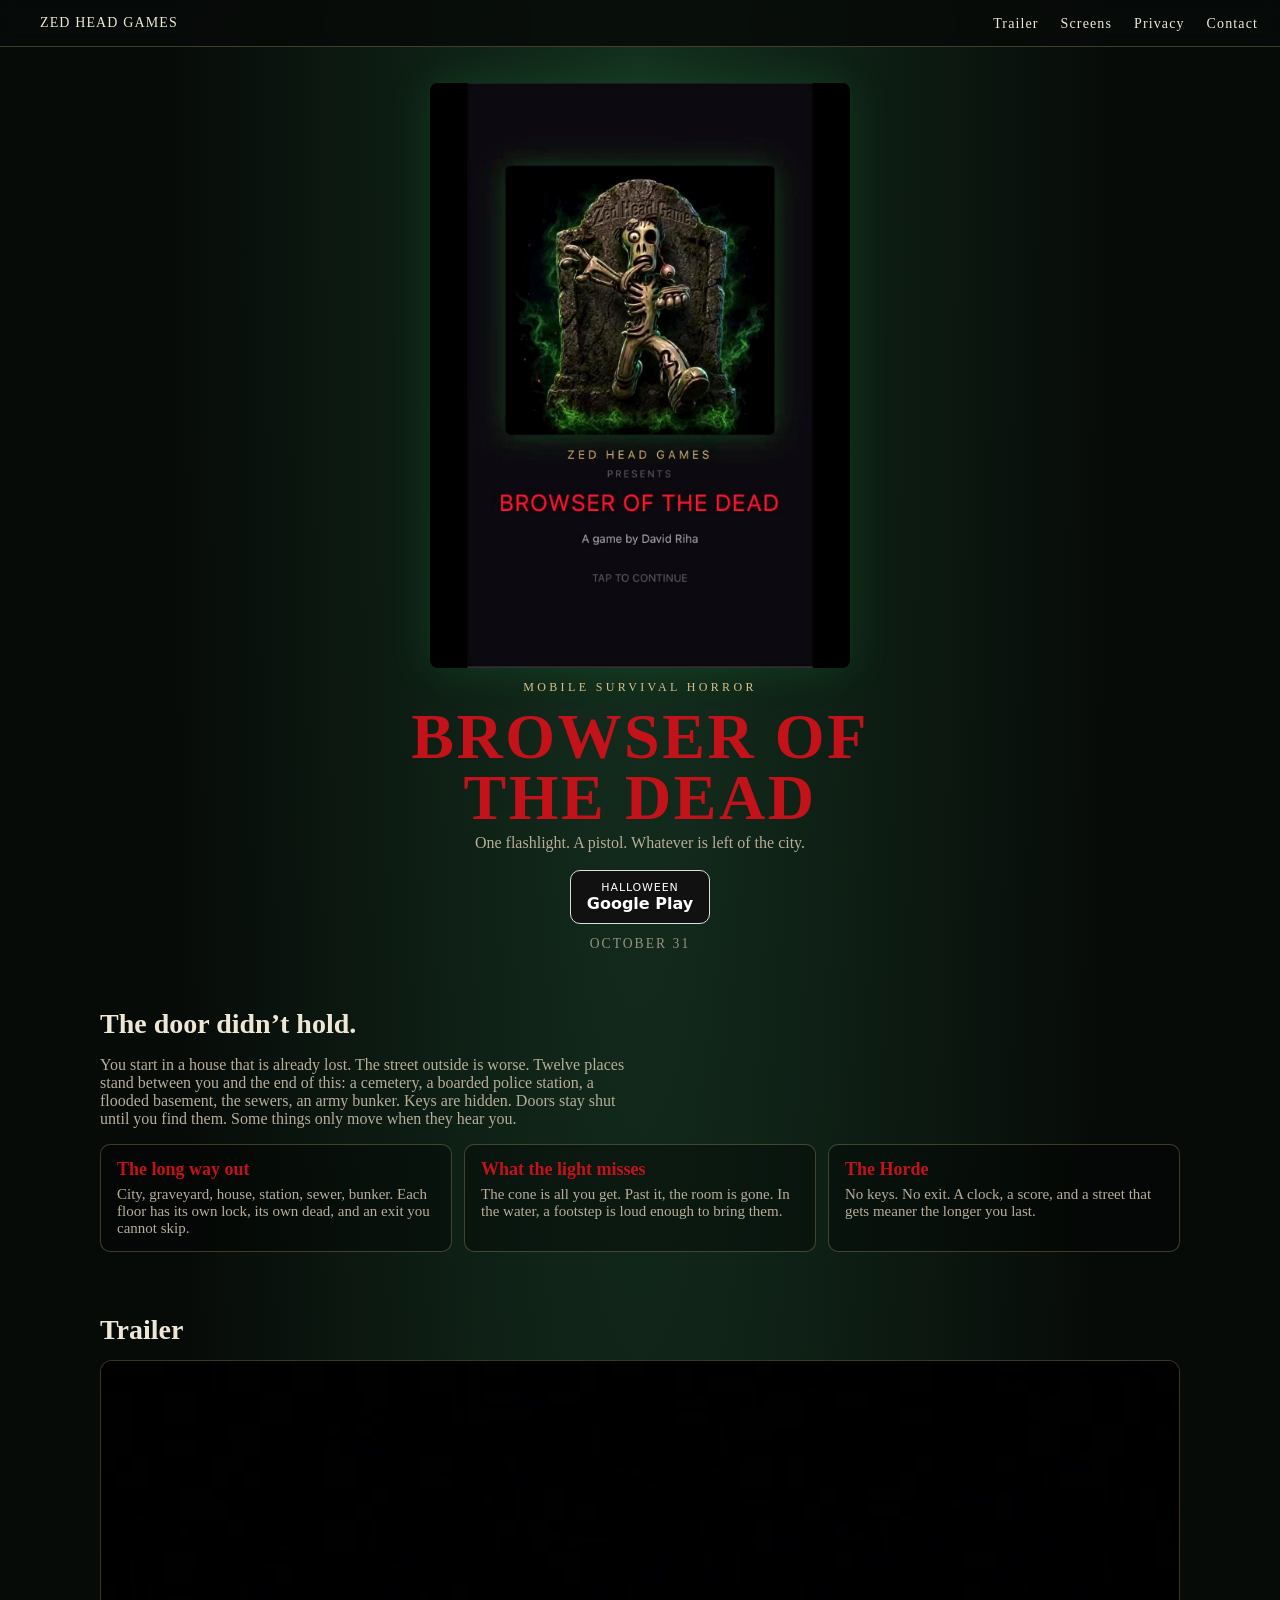
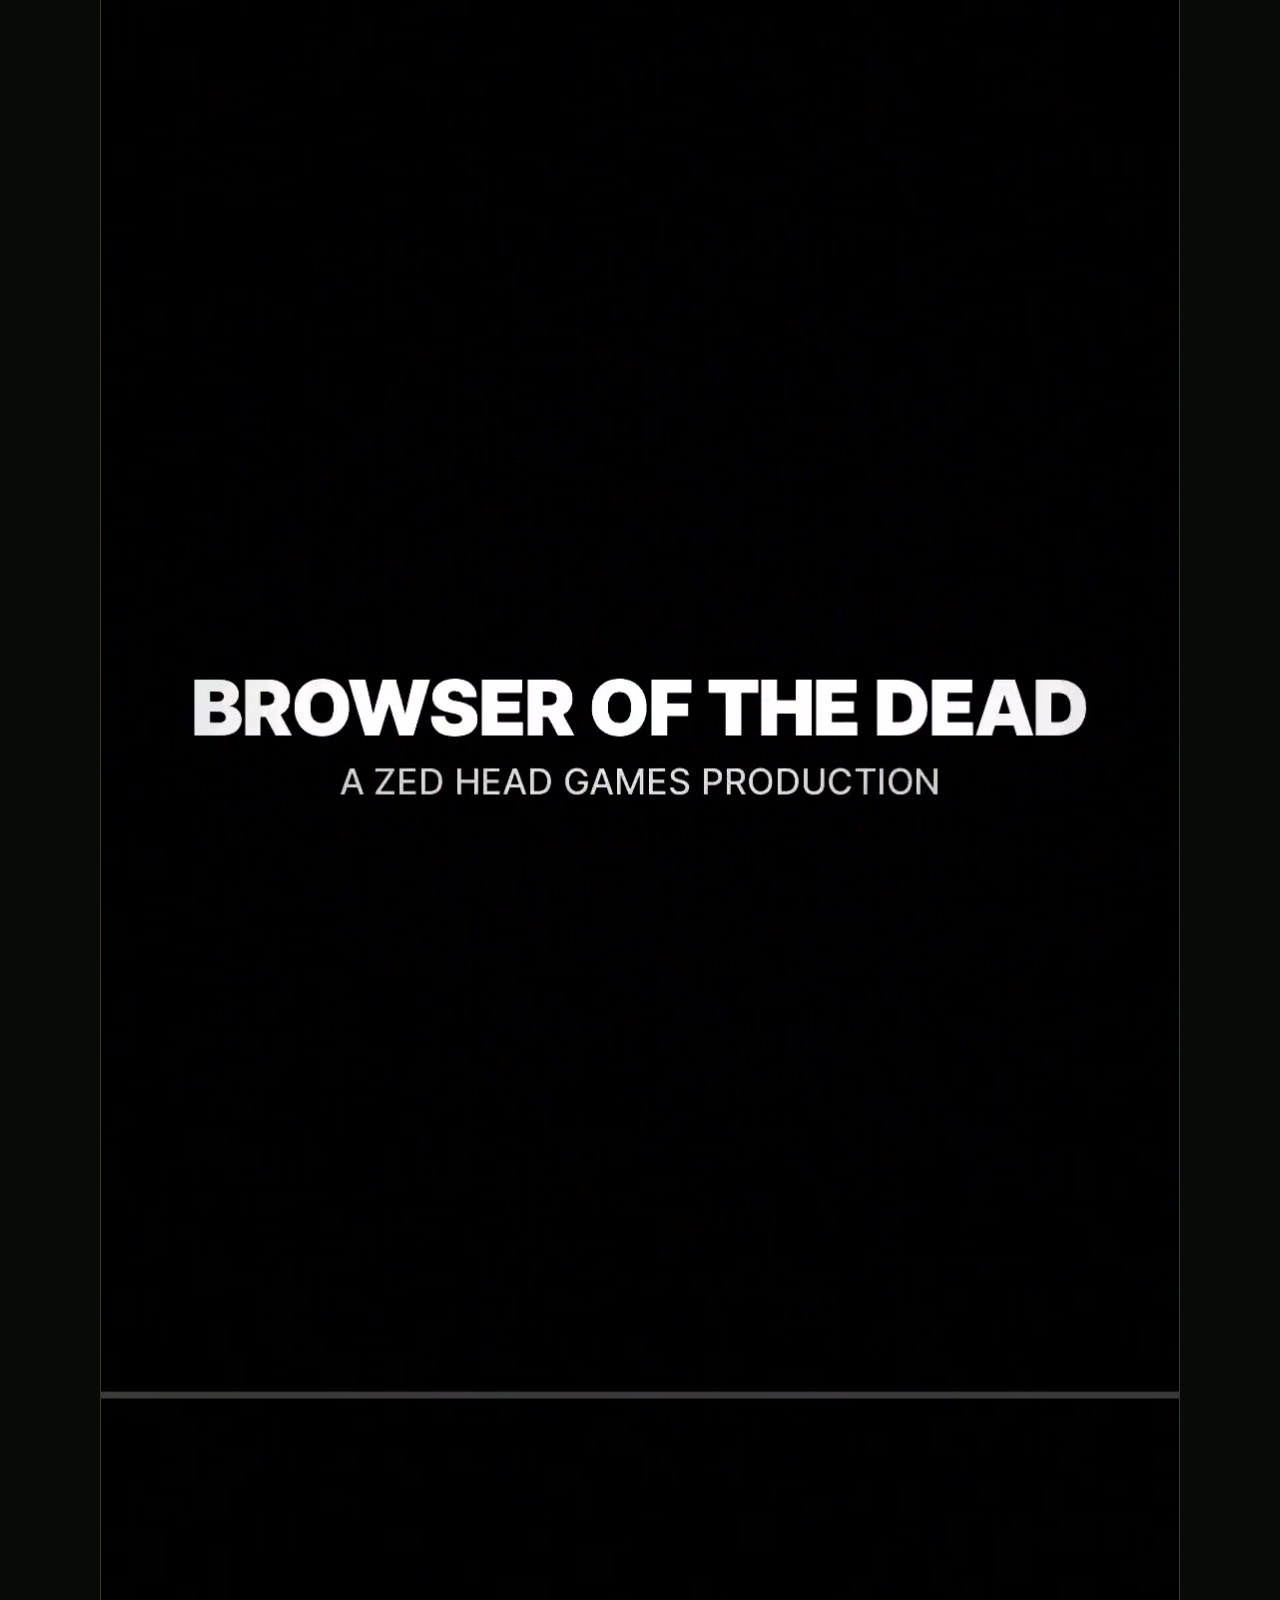
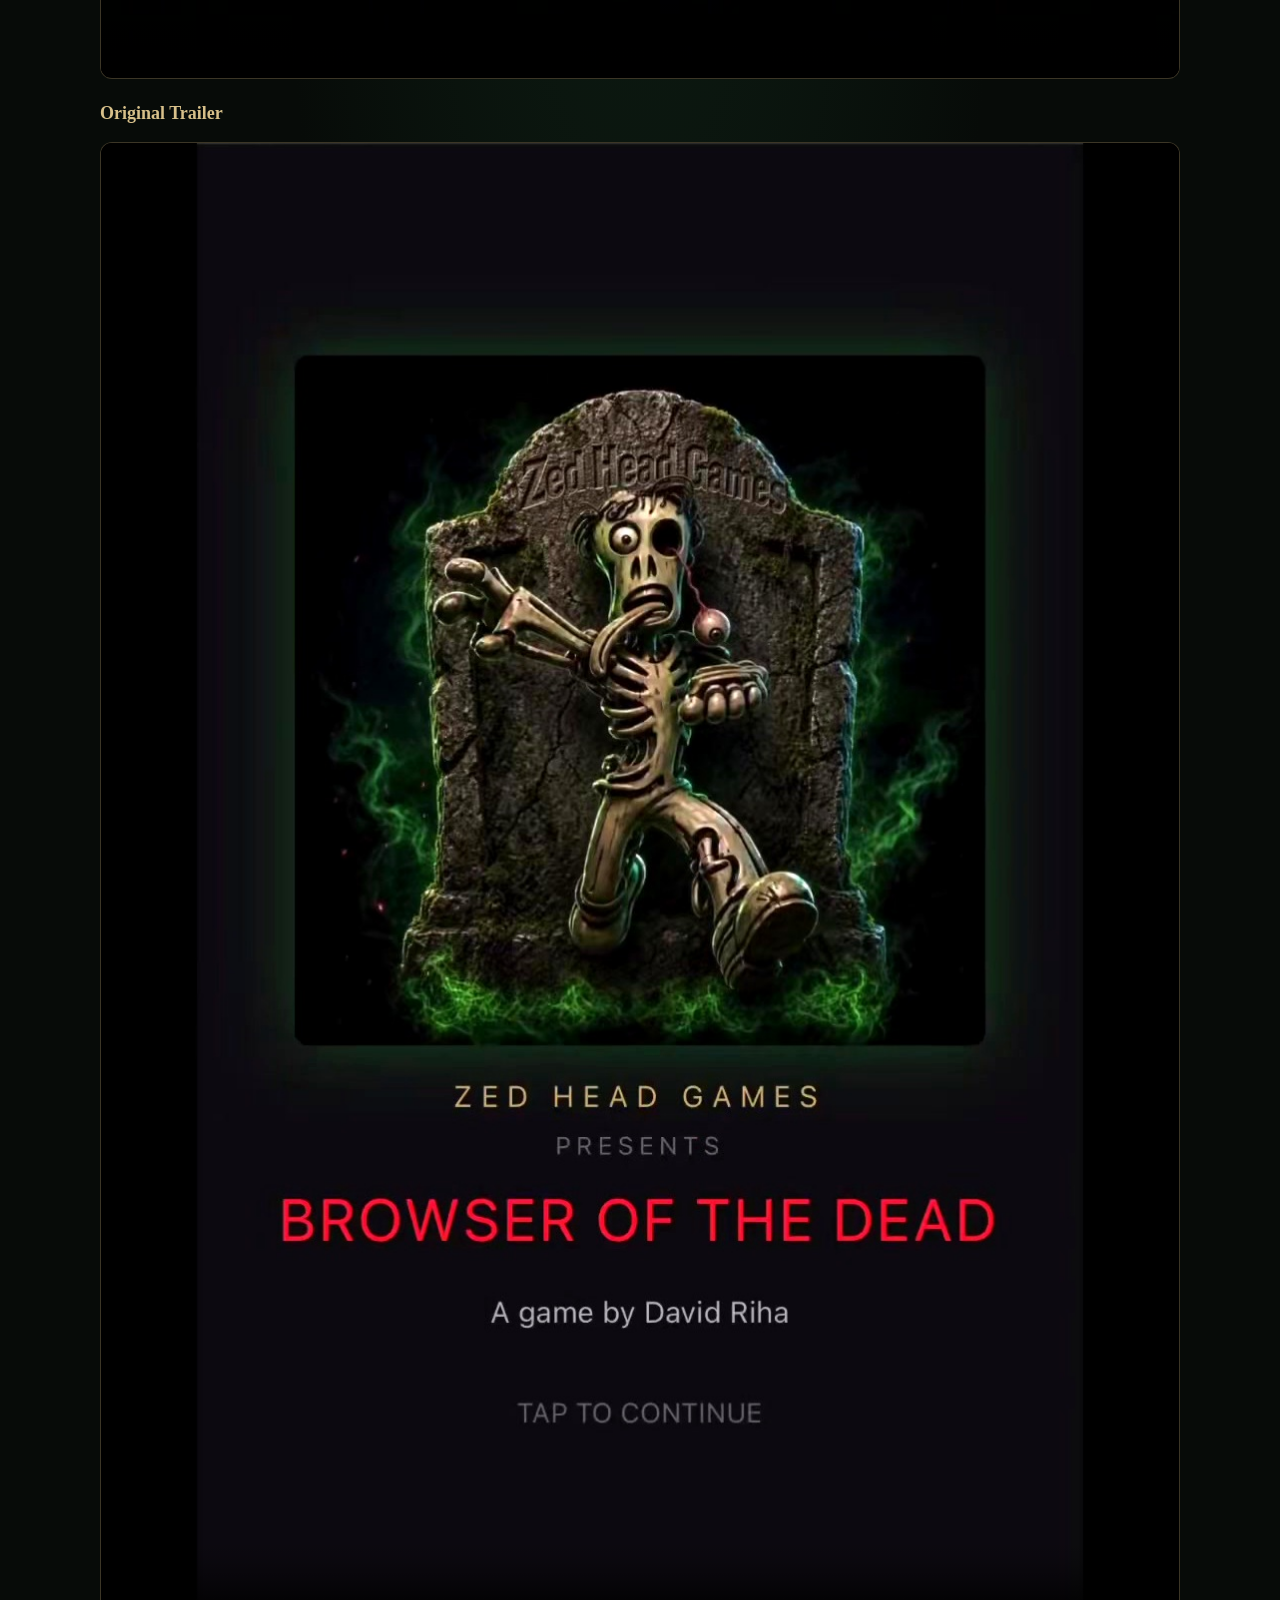
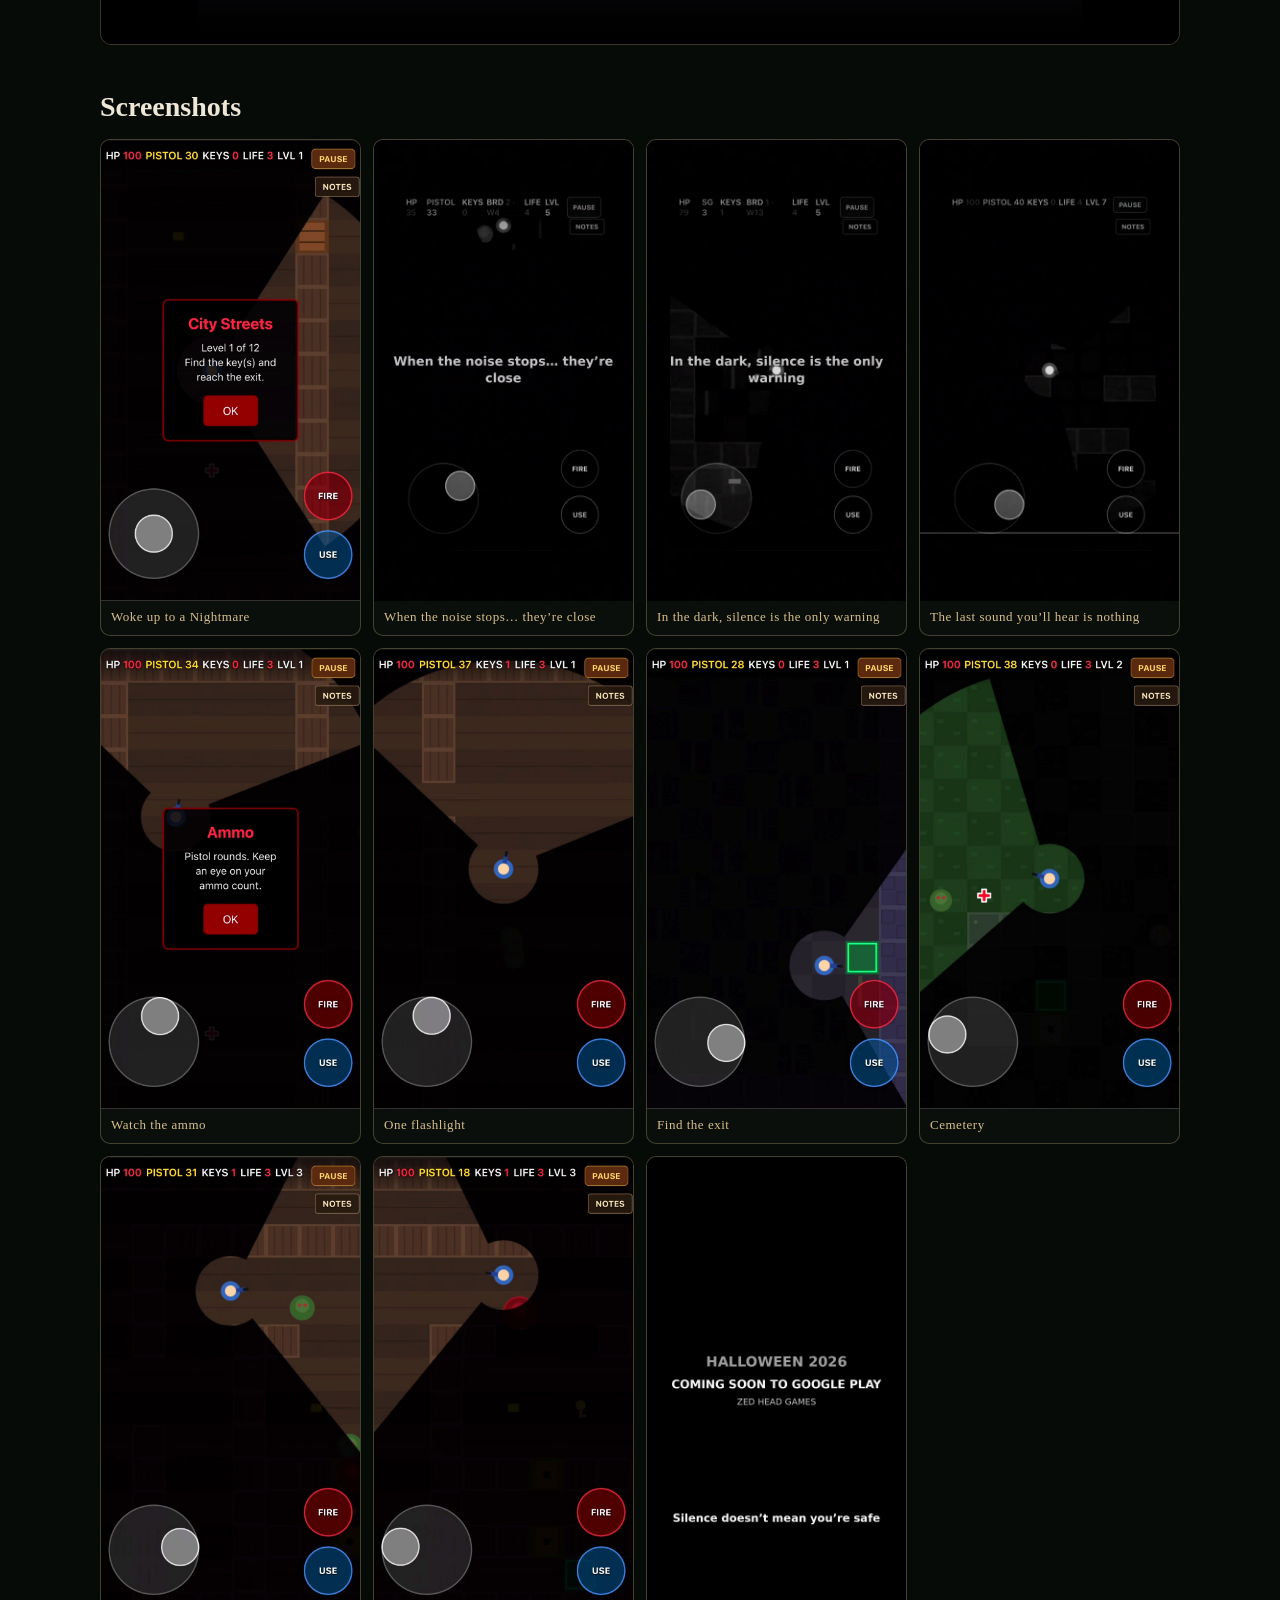
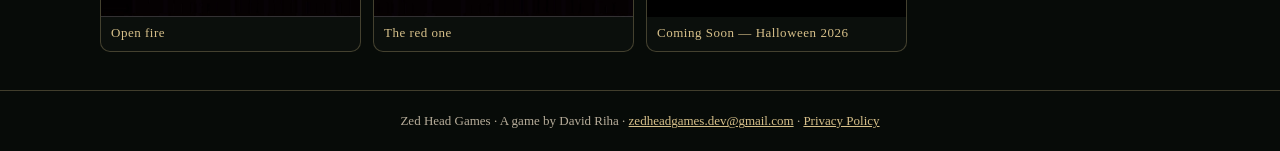
==== index.html @ a3b46214 "Add files via upload" ====
<!DOCTYPE html>
<html lang="en">
<head>
  <meta charset="utf-8">
  <meta name="viewport" content="width=device-width, initial-scale=1">
  <title>Zed Head Games — Browser of the Dead</title>
  <meta name="description" content="Browser of the Dead is a mobile survival horror game from Zed Head Games. One flashlight. A pistol. No way out. Out Halloween on Google Play.">
  <link rel="stylesheet" href="styles.css">
</head>
<body>
  <nav class="nav">
    <a class="brand" href="index.html">ZED HEAD GAMES</a>
    <div>
      <a href="index.html#trailer">Trailer</a>
      <a href="index.html#shots">Screens</a>
      <a href="privacy.html">Privacy</a>
      <a href="contact.html">Contact</a>
    </div>
  </nav>

  <header class="hero">
    <img class="logo" src="01_title.jpg" alt="Browser of the Dead — A Zed Head Games Production">
    <p class="kicker">MOBILE SURVIVAL HORROR</p>
    <h1>BROWSER OF<br>THE DEAD</h1>
    <p class="tag">One flashlight. A pistol. Whatever is left of the city.</p>
    <a class="btn" href="#trailer"><span>HALLOWEEN</span>Google Play</a>
    <p class="tag" style="margin-top:12px;font-size:0.85em;letter-spacing:0.15em;opacity:0.8;">OCTOBER 31</p>
  </header>

  <main class="wrap">
    <section class="section" id="about">
      <h2>The door didn’t hold.</h2>
      <p class="lead">You start in a house that is already lost. The street outside is worse. Twelve places stand between you and the end of this: a cemetery, a boarded police station, a flooded basement, the sewers, an army bunker. Keys are hidden. Doors stay shut until you find them. Some things only move when they hear you.</p>
      <div class="cards">
        <div class="card"><h3>The long way out</h3><p>City, graveyard, house, station, sewer, bunker. Each floor has its own lock, its own dead, and an exit you cannot skip.</p></div>
        <div class="card"><h3>What the light misses</h3><p>The cone is all you get. Past it, the room is gone. In the water, a footstep is loud enough to bring them.</p></div>
        <div class="card"><h3>The Horde</h3><p>No keys. No exit. A clock, a score, and a street that gets meaner the longer you last.</p></div>
      </div>
    </section>

    <section class="section" id="trailer">
      <h2>Trailer</h2>
      <video class="trailer" controls playsinline poster="title_new.png">
        <source src="trailer_vhs.mp4" type="video/mp4">
      </video>
      <h3 style="margin-top:24px;font-size:18px;color:#d7c08a;">Original Trailer</h3>
      <video class="trailer" controls playsinline poster="01_title.jpg">
        <source src="trailer.mp4" type="video/mp4">
      </video>
    </section>

    <section class="section" id="shots">
      <h2>Screenshots</h2>
      <div class="shots">
        <figure><img src="02_door_broken.jpg" alt="Woke up to a Nightmare"><figcaption>Woke up to a Nightmare</figcaption></figure>
        <figure><img src="noise_stops.png" alt="When the noise stops"><figcaption>When the noise stops… they’re close</figcaption></figure>
        <figure><img src="silence_warning.png" alt="In the dark"><figcaption>In the dark, silence is the only warning</figcaption></figure>
        <figure><img src="level7_dark.png" alt="Level 7 sewers"><figcaption>The last sound you’ll hear is nothing</figcaption></figure>
        <figure><img src="03_in_the_dark.jpg" alt="Ammo pickup dialogue"><figcaption>Watch the ammo</figcaption></figure>
        <figure><img src="04_they_see_you.jpg" alt="Flashlight in a wooden hallway"><figcaption>One flashlight</figcaption></figure>
        <figure><img src="05_the_yard.jpg" alt="Player at a green door"><figcaption>Find the exit</figcaption></figure>
        <figure><img src="06_the_key.jpg" alt="Cemetery with a zombie and health"><figcaption>Cemetery</figcaption></figure>
        <figure><img src="07_open_fire.jpg" alt="Player facing a zombie"><figcaption>Open fire</figcaption></figure>
        <figure><img src="08_the_red_one.jpg" alt="Red zombie near the player"><figcaption>The red one</figcaption></figure>
        <figure><img src="coming_soon.png" alt="Coming soon Halloween 2026"><figcaption>Coming Soon — Halloween 2026</figcaption></figure>
      </div>
    </section>
  </main>

  <footer>
    Zed Head Games · A game by David Riha · <a href="mailto:zedheadgames.dev@gmail.com">zedheadgames.dev@gmail.com</a> · <a href="privacy.html">Privacy Policy</a>
  </footer>
</body>
</html>
---- styles.css ----
:root {
  --bg: #070b08;
  --bg2: #0e1711;
  --ink: #efe7d6;
  --muted: #b7ad9a;
  --red: #c4121a;
  --red2: #8b0000;
  --gold: #d7c08a;
  --line: rgba(215, 192, 138, 0.28);
  --max: 1080px;
}
* { box-sizing: border-box; }
html { scroll-behavior: smooth; }
body {
  margin: 0;
  font-family: Georgia, "Times New Roman", serif;
  background: radial-gradient(ellipse at top, #14301f 0%, var(--bg) 52%);
  color: var(--ink);
  min-height: 100vh;
}
a { color: var(--gold); }
img, video { max-width: 100%; display: block; }
.nav {
  position: sticky; top: 0; z-index: 20;
  display: flex; justify-content: space-between; align-items: center;
  padding: 14px 22px;
  background: rgba(7, 11, 8, 0.88);
  border-bottom: 1px solid var(--line);
  backdrop-filter: blur(8px);
}
.brand { letter-spacing: 0.22em; font-size: 13px; color: var(--gold); text-decoration: none; }
.nav a { color: var(--ink); text-decoration: none; margin-left: 18px; font-size: 14px; letter-spacing: 0.08em; }
.nav a:hover { color: var(--gold); }
.hero { text-align: center; padding: 36px 18px 10px; }
.hero img.logo {
  width: min(420px, 88vw);
  margin: 0 auto 10px;
  border-radius: 8px;
  box-shadow: 0 0 40px rgba(40, 180, 70, 0.18);
}
.kicker { letter-spacing: 0.28em; color: var(--gold); font-size: 12px; }
h1 {
  font-size: clamp(36px, 7vw, 64px);
  margin: 8px 0 6px;
  color: var(--red);
  letter-spacing: 0.04em;
  line-height: 0.95;
}
.tag { color: var(--muted); margin: 0 0 18px; }
.btn {
  display: inline-block;
  background: #111;
  color: white;
  border: 1px solid #ddd;
  border-radius: 10px;
  padding: 10px 16px;
  text-decoration: none;
  font-family: system-ui, sans-serif;
  font-weight: 700;
}
.btn span { display: block; font-size: 11px; font-weight: 500; letter-spacing: 0.08em; }
.wrap { width: min(var(--max), calc(100% - 32px)); margin: 0 auto; }
.section { padding: 28px 0 10px; }
h2 { font-size: 28px; margin: 0 0 8px; }
.lead { color: var(--muted); max-width: 68ch; }
.trailer {
  width: 100%;
  border-radius: 12px;
  border: 1px solid var(--line);
  background: #000;
  margin: 14px 0 8px;
}
.shots {
  display: grid;
  grid-template-columns: repeat(auto-fit, minmax(220px, 1fr));
  gap: 12px;
  margin: 16px 0 28px;
}
.shots figure {
  margin: 0;
  background: #0b0f0c;
  border: 1px solid var(--line);
  border-radius: 10px;
  overflow: hidden;
}
.shots img { width: 100%; aspect-ratio: 9/16; object-fit: cover; object-position: center top; }
.shots figcaption { padding: 8px 10px 10px; color: var(--gold); font-size: 13px; letter-spacing: 0.04em; }
.cards { display: grid; grid-template-columns: repeat(auto-fit, minmax(220px, 1fr)); gap: 12px; margin: 14px 0 24px; }
.card {
  border: 1px solid var(--line);
  background: rgba(0,0,0,0.35);
  border-radius: 10px;
  padding: 14px 16px;
}
.card h3 { margin: 0 0 6px; color: var(--red); font-size: 18px; }
.card p { margin: 0; color: var(--muted); font-size: 15px; }
footer {
  border-top: 1px solid var(--line);
  padding: 22px;
  text-align: center;
  color: var(--muted);
  font-size: 13px;
}
.page { padding: 28px 0 40px; }
.page h1 { font-size: 40px; }
.page p, .page li { color: var(--ink); line-height: 1.55; }
.page h2 { margin-top: 26px; font-size: 22px; }
@media (max-width: 640px) {
  .nav a { margin-left: 10px; font-size: 12px; }
}
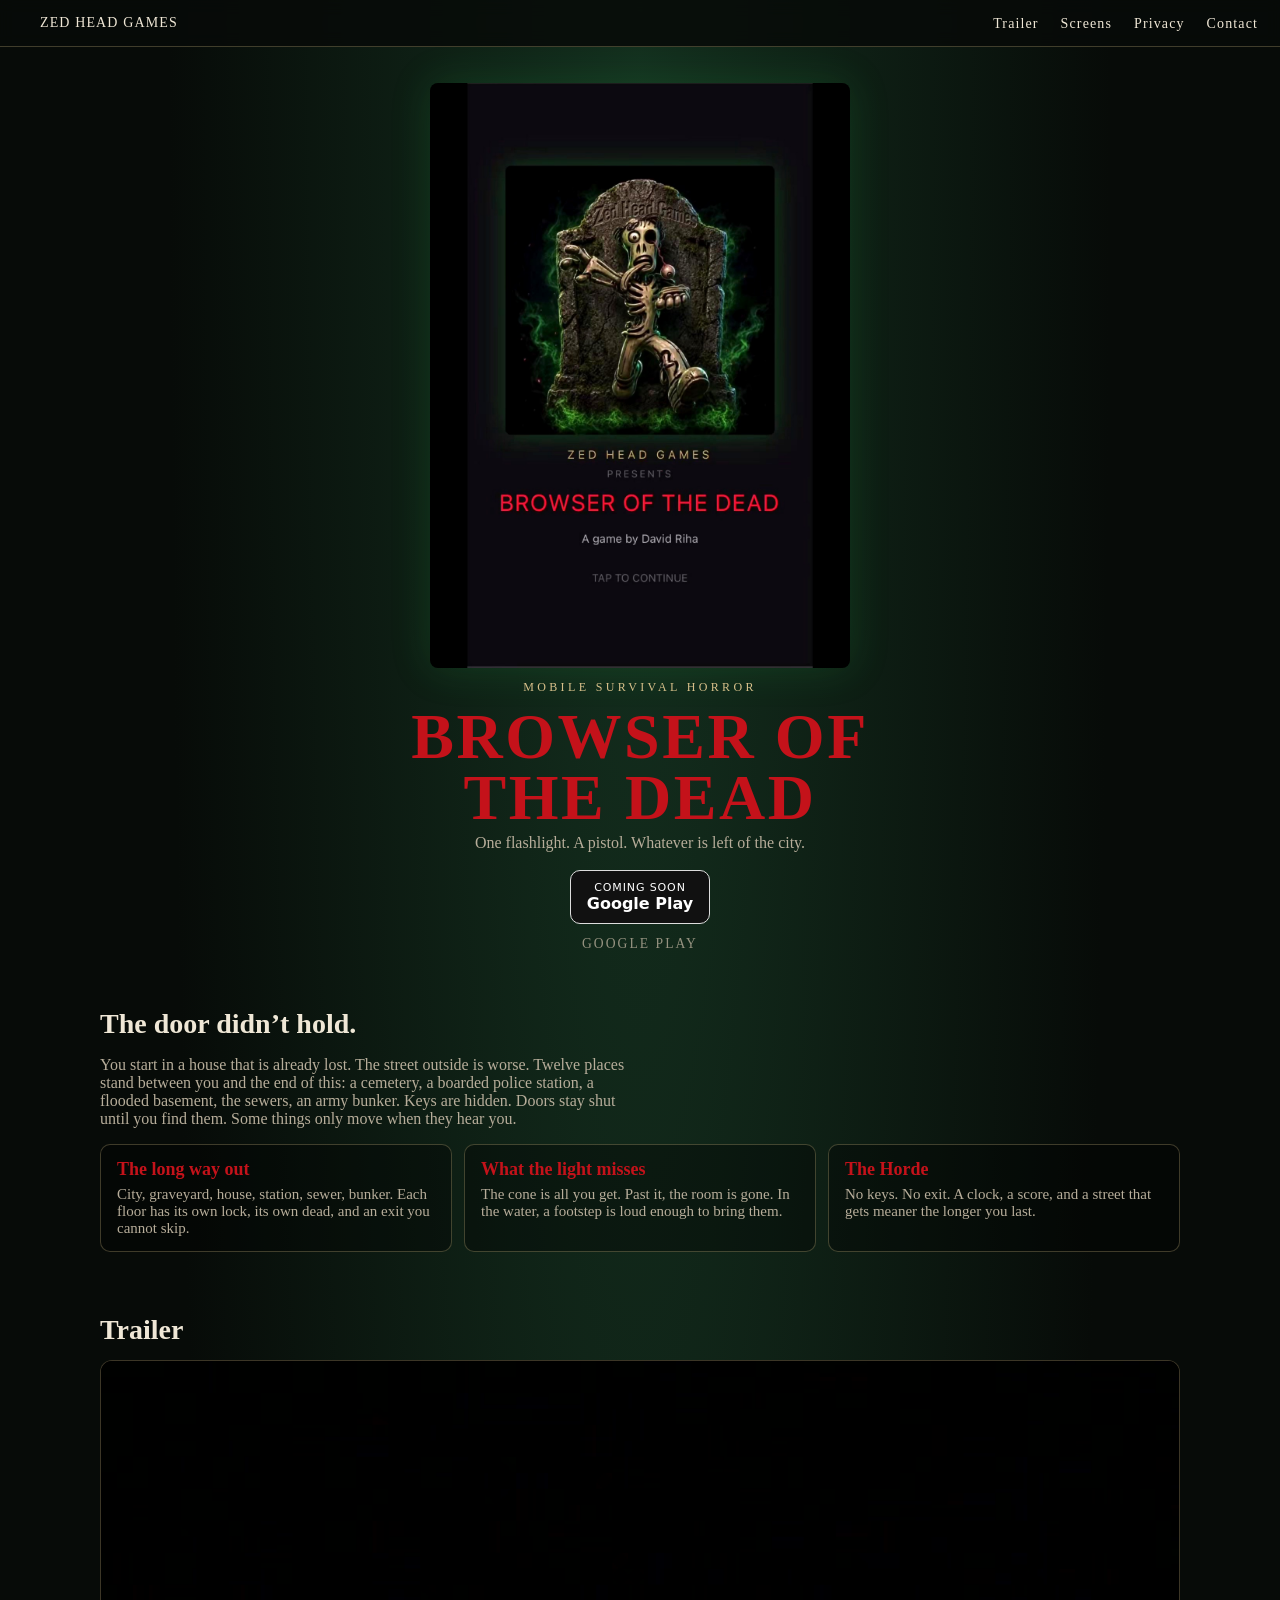
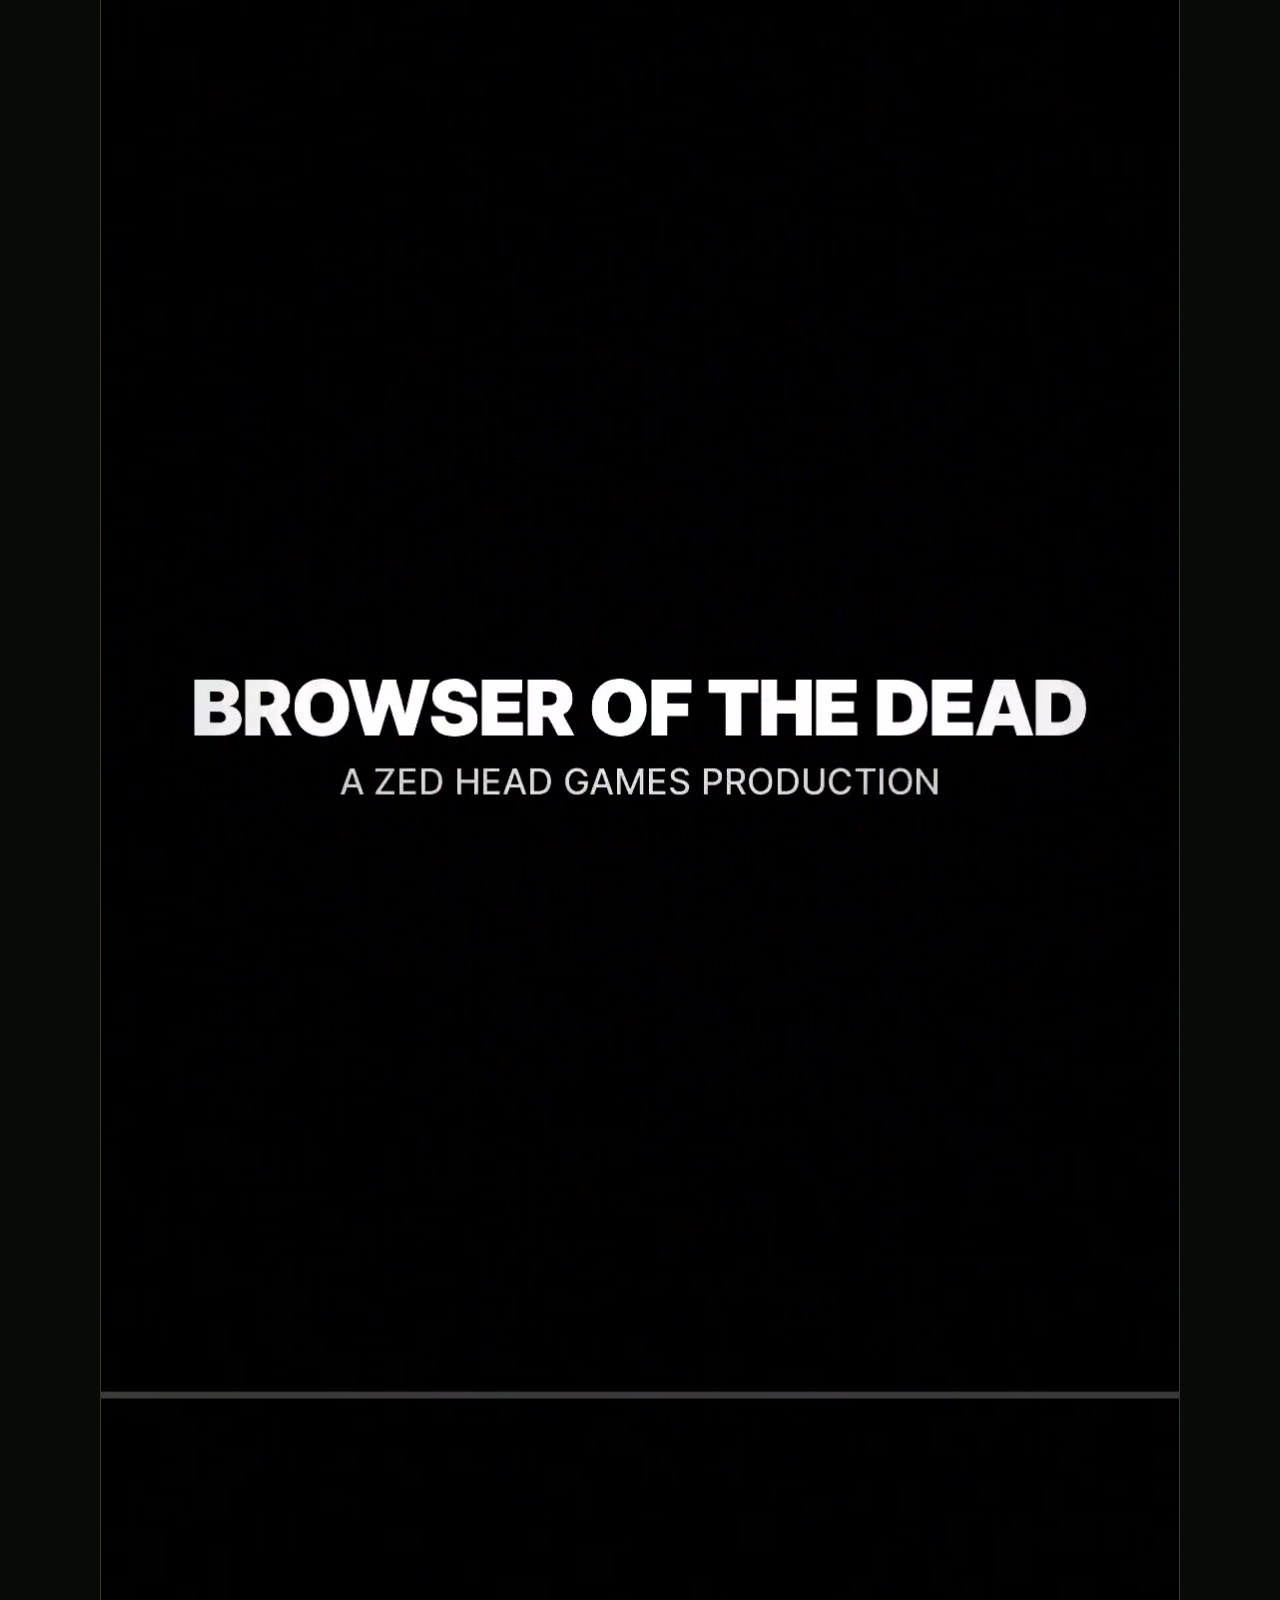
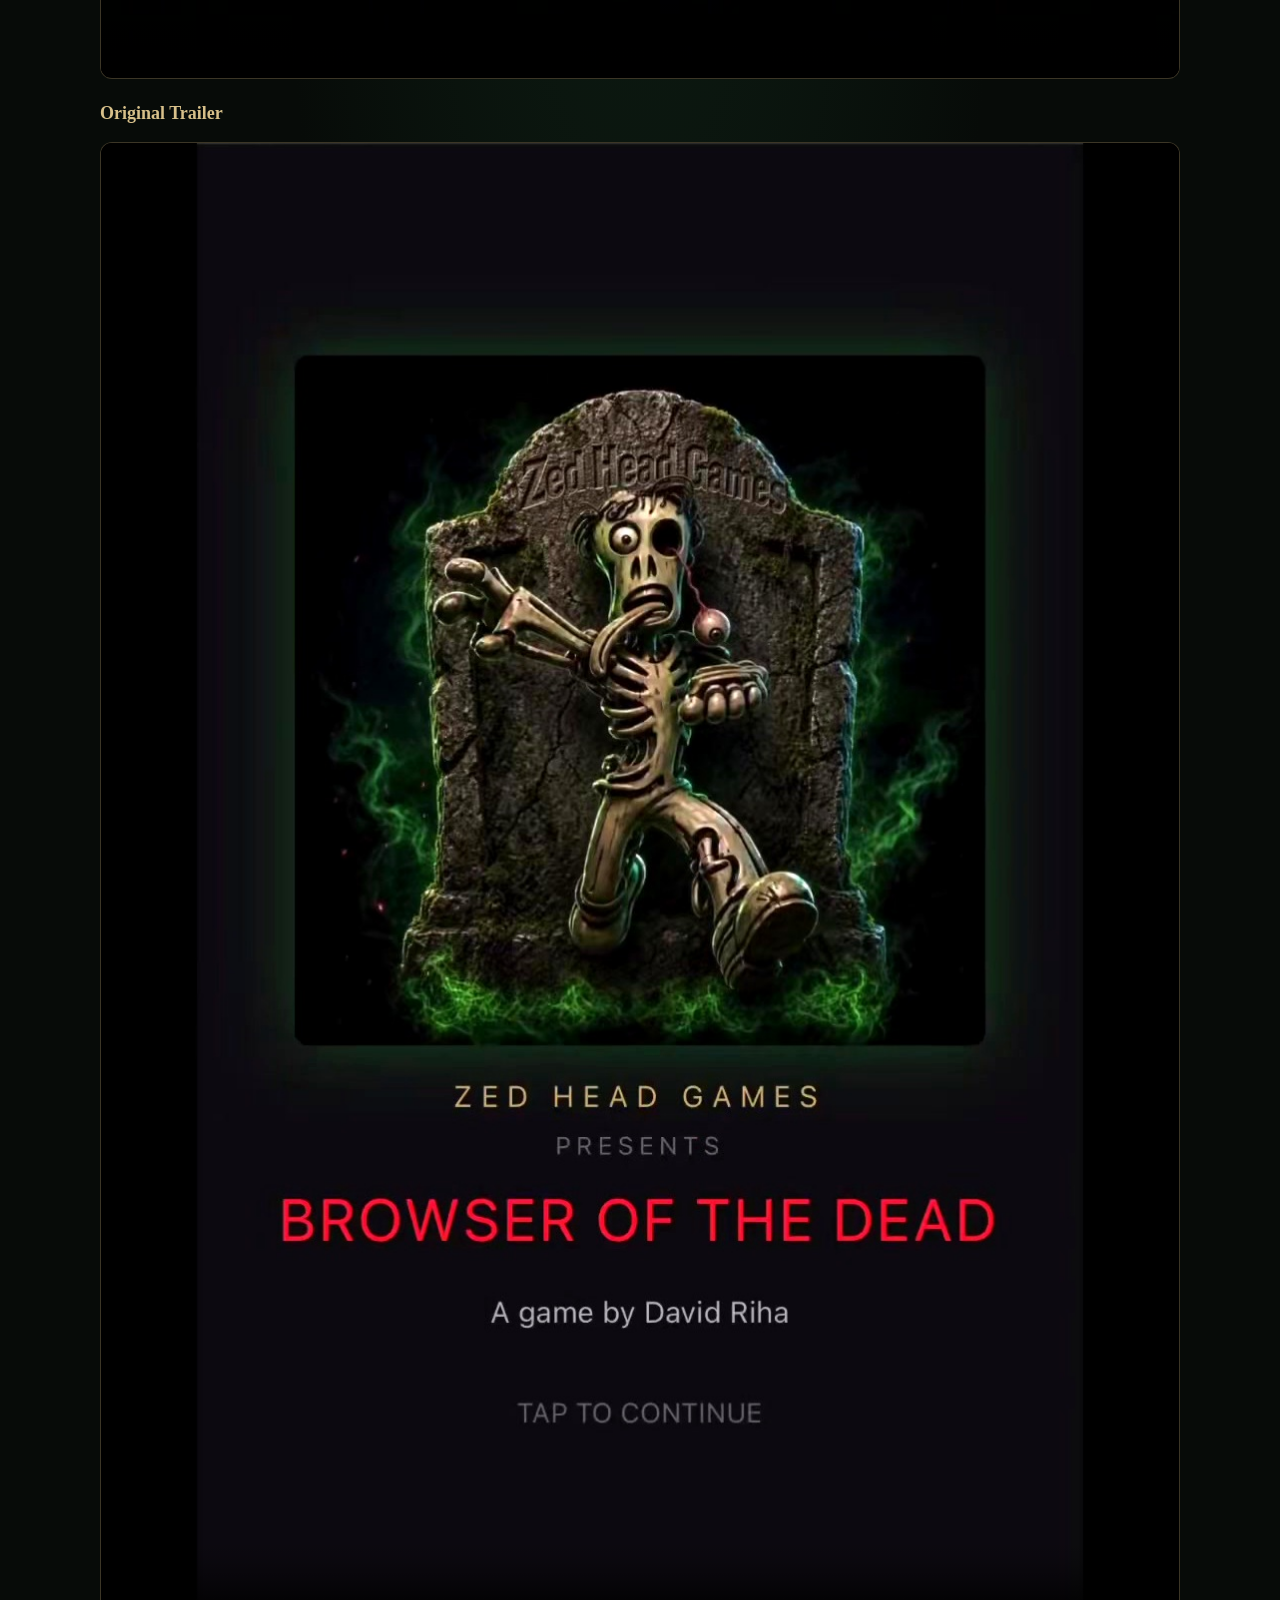
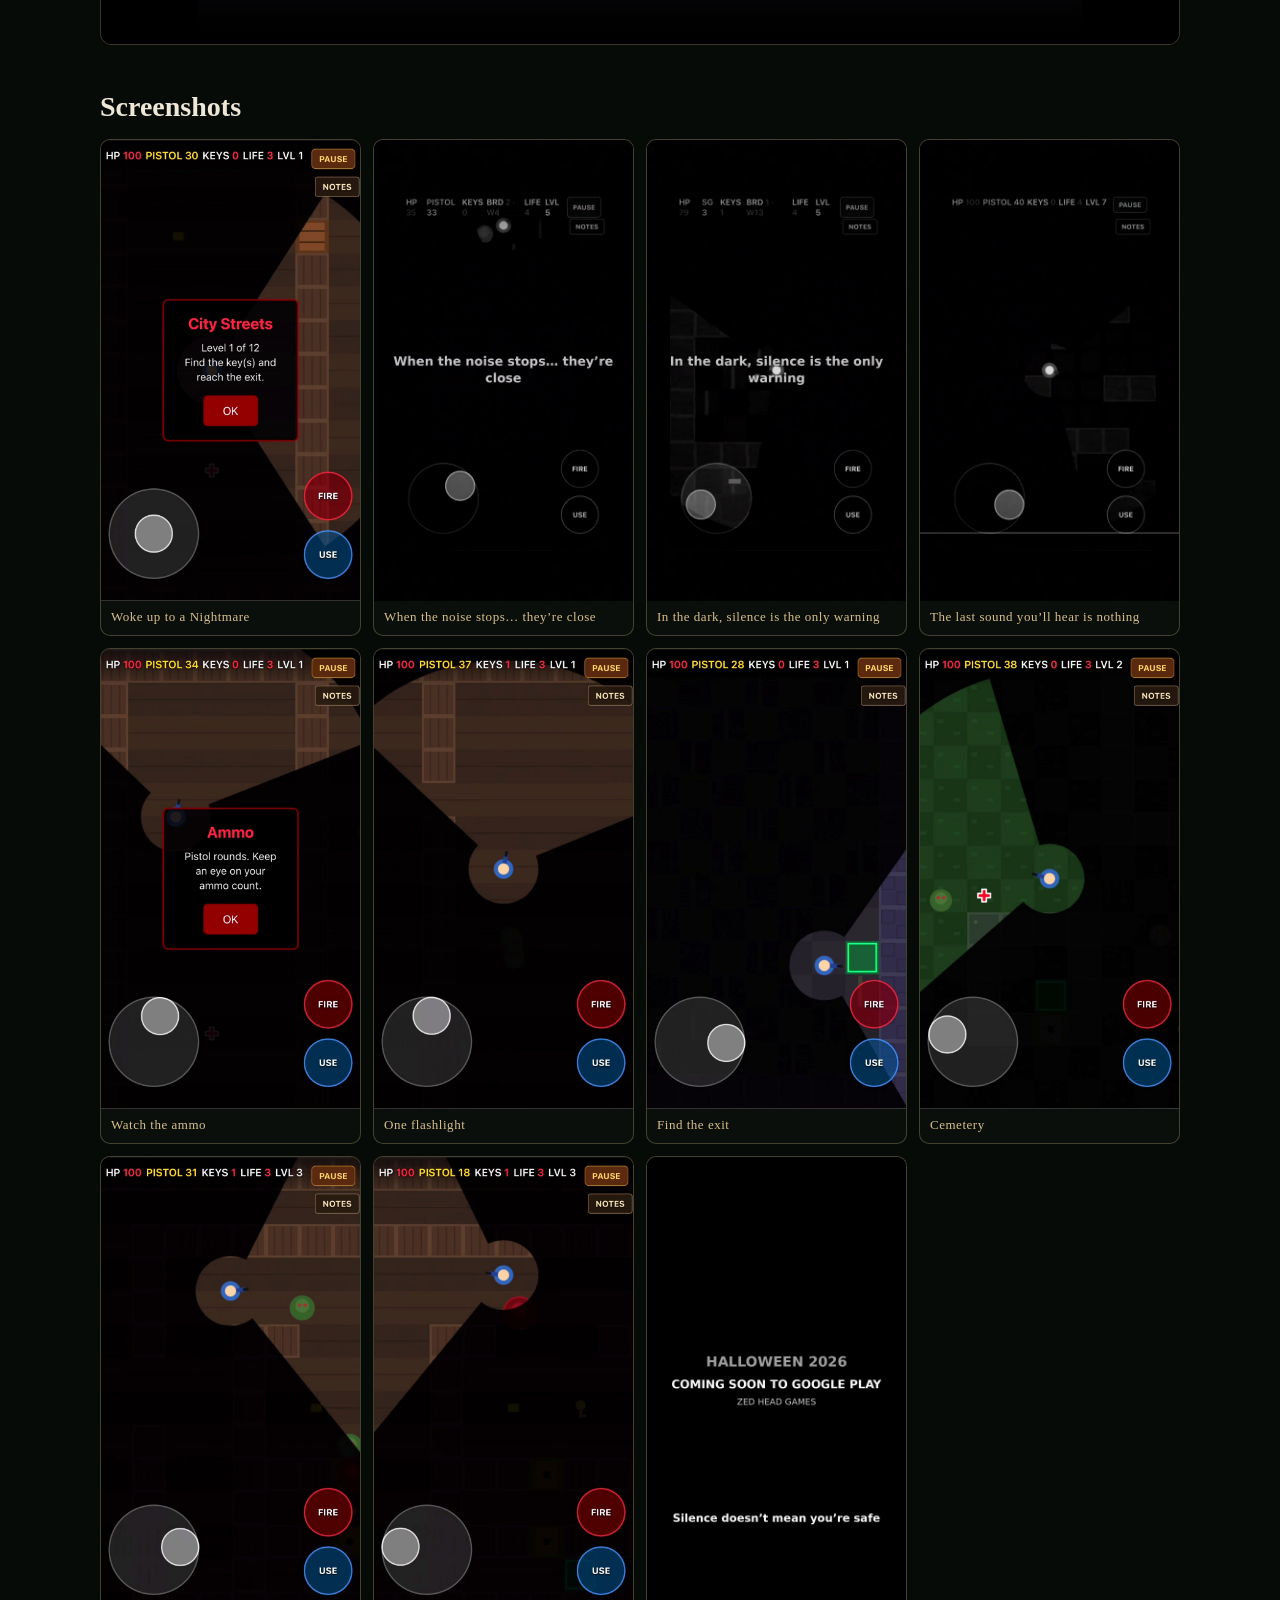
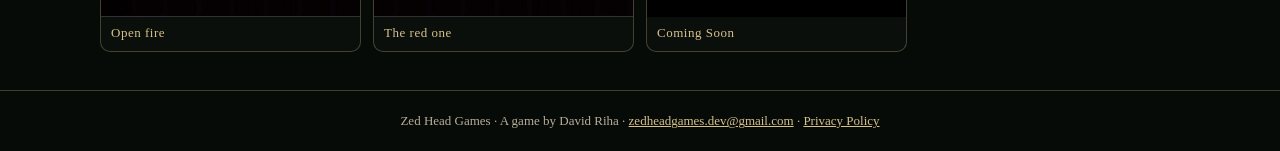
==== commit 047c032b: "Add files via upload" ====
--- a/index.html
+++ b/index.html
@@ -4,7 +4,7 @@
   <meta charset="utf-8">
   <meta name="viewport" content="width=device-width, initial-scale=1">
   <title>Zed Head Games — Browser of the Dead</title>
-  <meta name="description" content="Browser of the Dead is a mobile survival horror game from Zed Head Games. One flashlight. A pistol. No way out. Out Halloween on Google Play.">
+  <meta name="description" content="Browser of the Dead is a mobile survival horror game from Zed Head Games. One flashlight. A pistol. No way out. Coming soon to Google Play.">
   <link rel="stylesheet" href="styles.css">
 </head>
 <body>
@@ -23,8 +23,8 @@
     <p class="kicker">MOBILE SURVIVAL HORROR</p>
     <h1>BROWSER OF<br>THE DEAD</h1>
     <p class="tag">One flashlight. A pistol. Whatever is left of the city.</p>
-    <a class="btn" href="#trailer"><span>HALLOWEEN</span>Google Play</a>
-    <p class="tag" style="margin-top:12px;font-size:0.85em;letter-spacing:0.15em;opacity:0.8;">OCTOBER 31</p>
+    <a class="btn" href="#trailer"><span>COMING SOON</span>Google Play</a>
+    <p class="tag" style="margin-top:12px;font-size:0.85em;letter-spacing:0.15em;opacity:0.8;">GOOGLE PLAY</p>
   </header>
 
   <main class="wrap">
@@ -62,7 +62,7 @@
         <figure><img src="06_the_key.jpg" alt="Cemetery with a zombie and health"><figcaption>Cemetery</figcaption></figure>
         <figure><img src="07_open_fire.jpg" alt="Player facing a zombie"><figcaption>Open fire</figcaption></figure>
         <figure><img src="08_the_red_one.jpg" alt="Red zombie near the player"><figcaption>The red one</figcaption></figure>
-        <figure><img src="coming_soon.png" alt="Coming soon Halloween 2026"><figcaption>Coming Soon — Halloween 2026</figcaption></figure>
+        <figure><img src="coming_soon.png" alt="Coming soon"><figcaption>Coming Soon</figcaption></figure>
       </div>
     </section>
   </main>
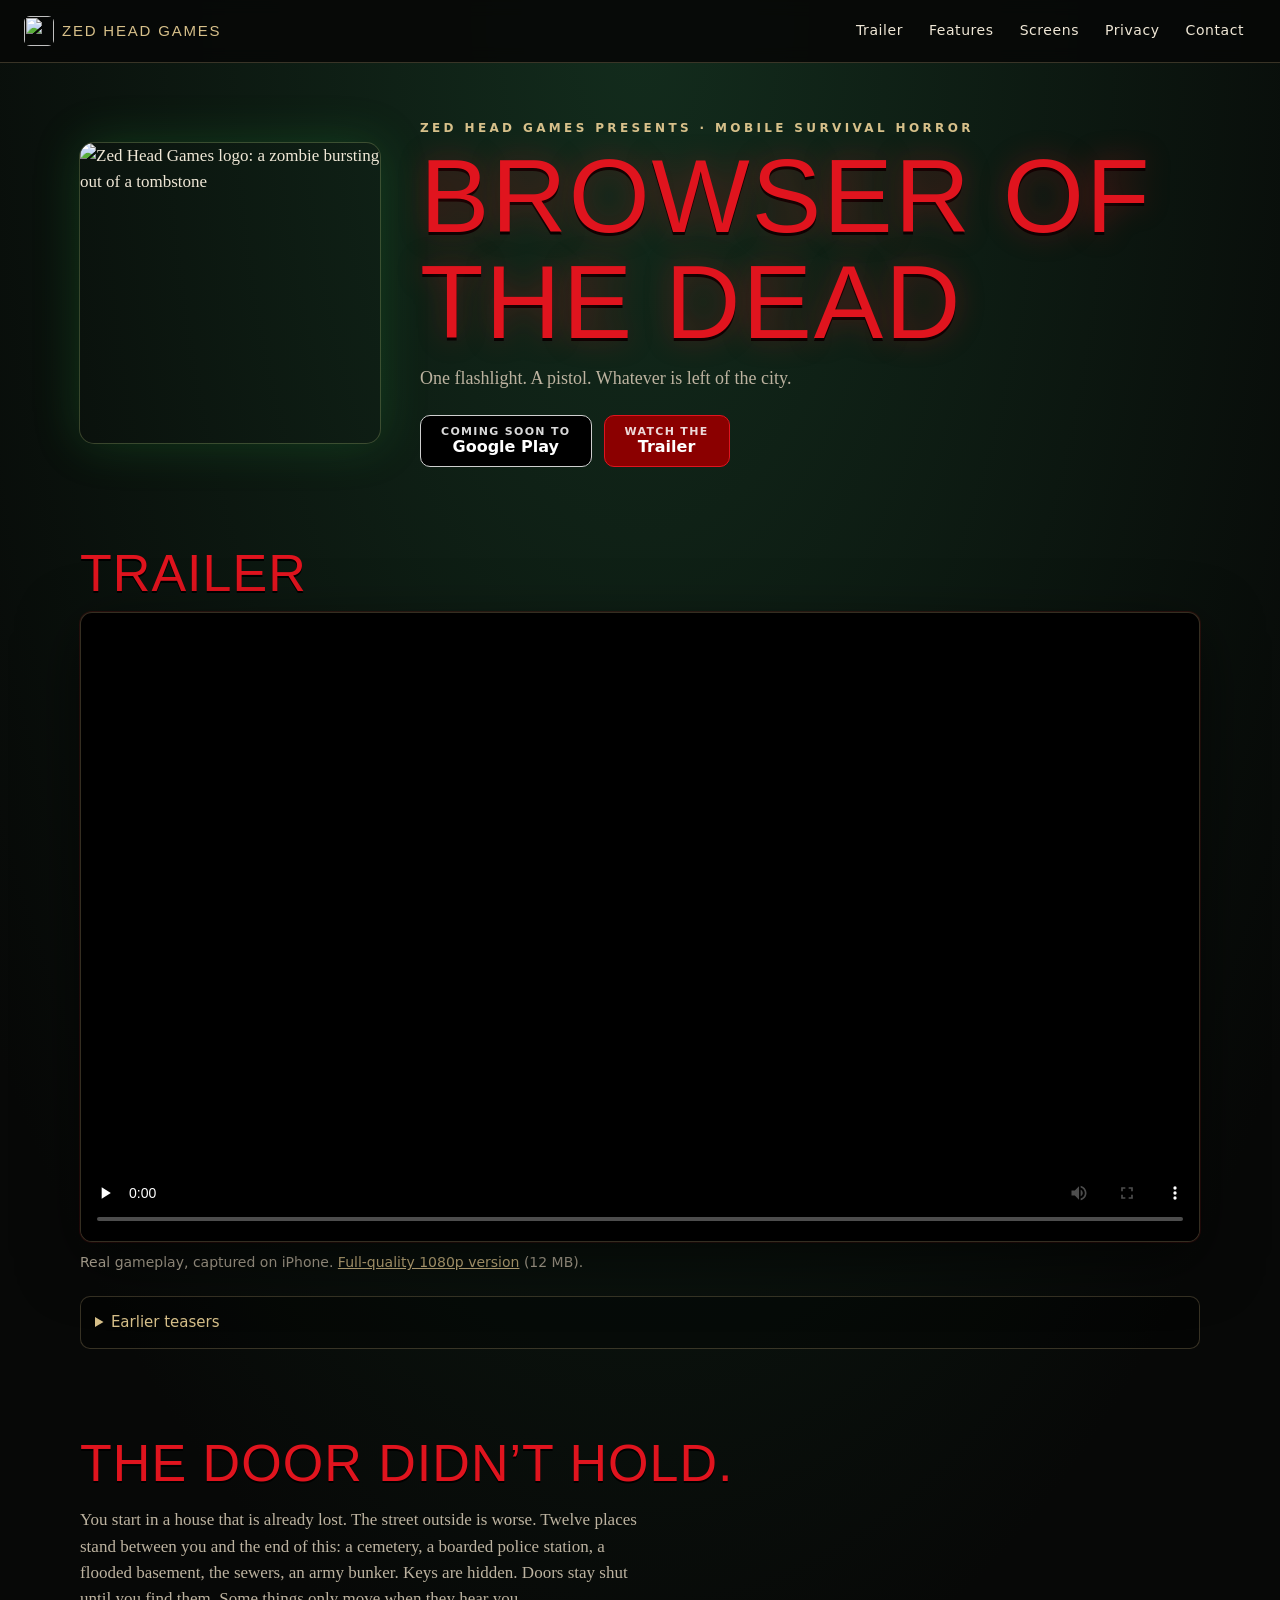
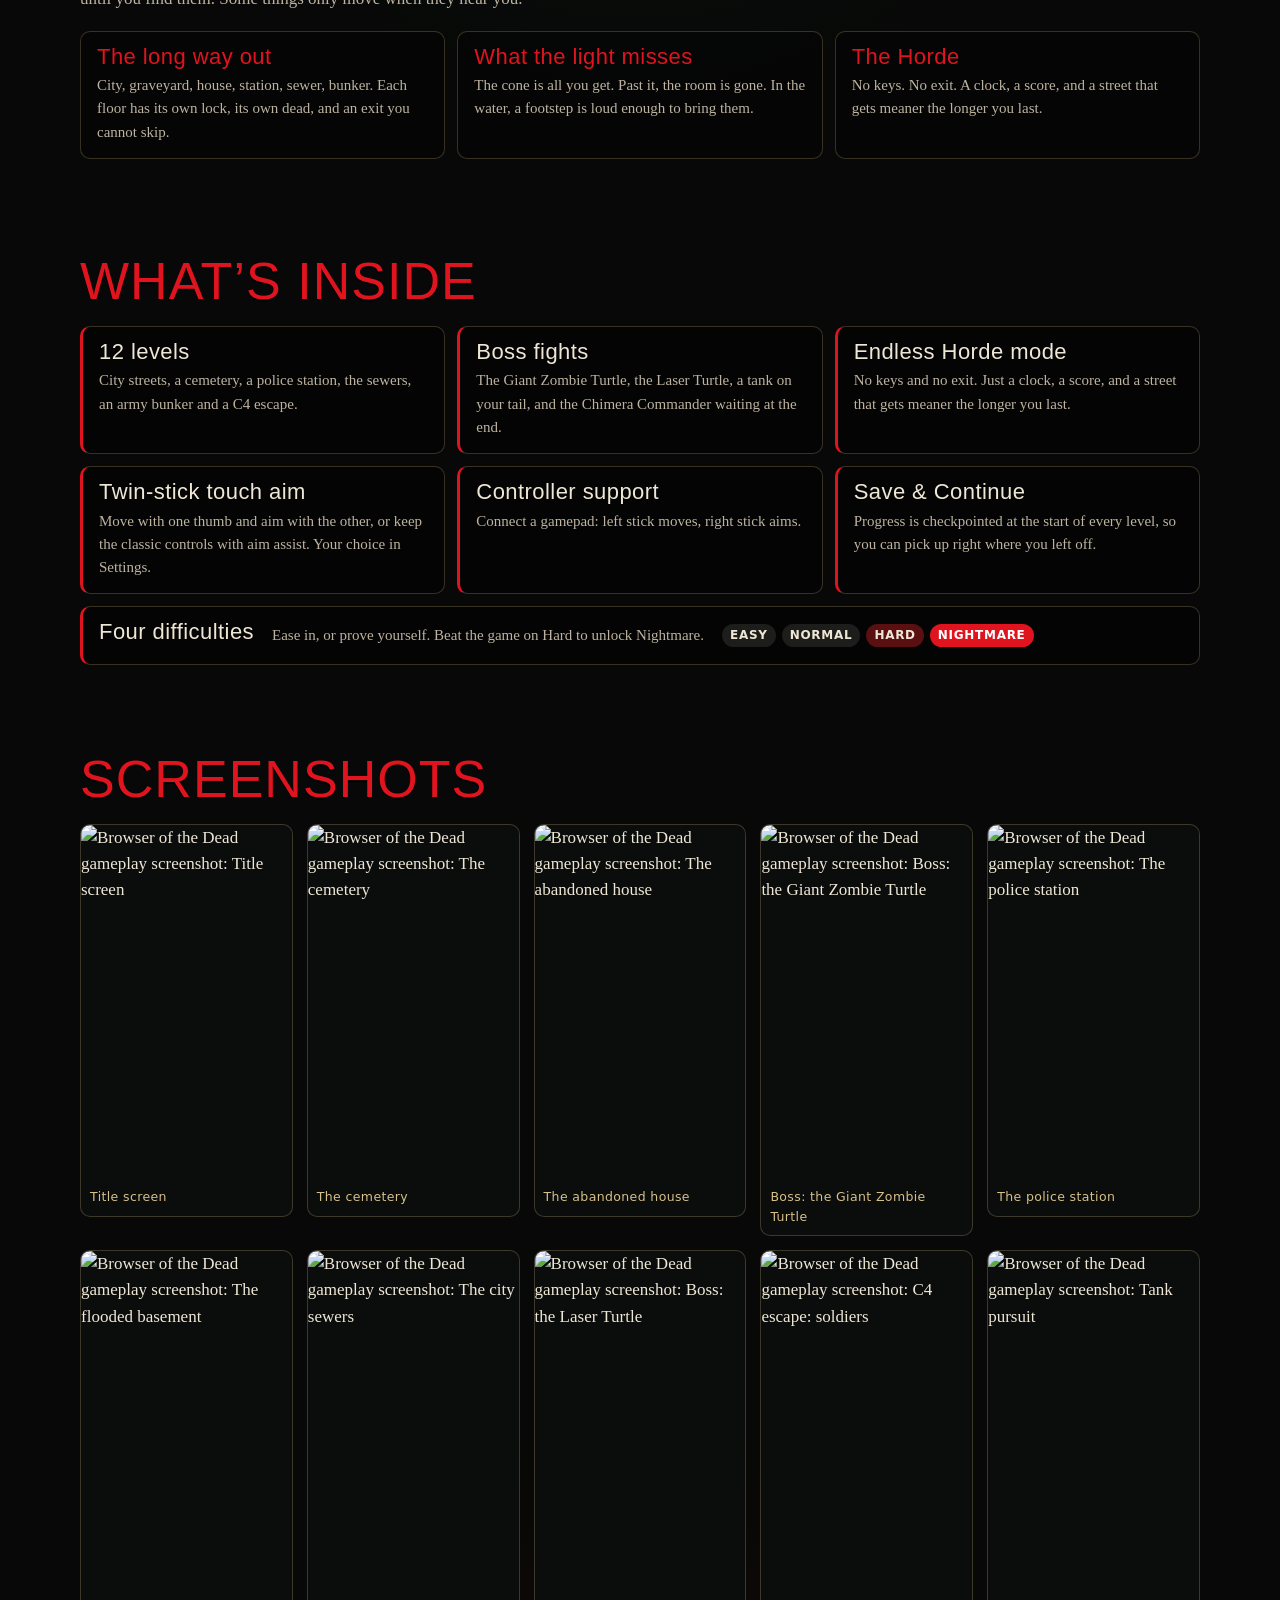
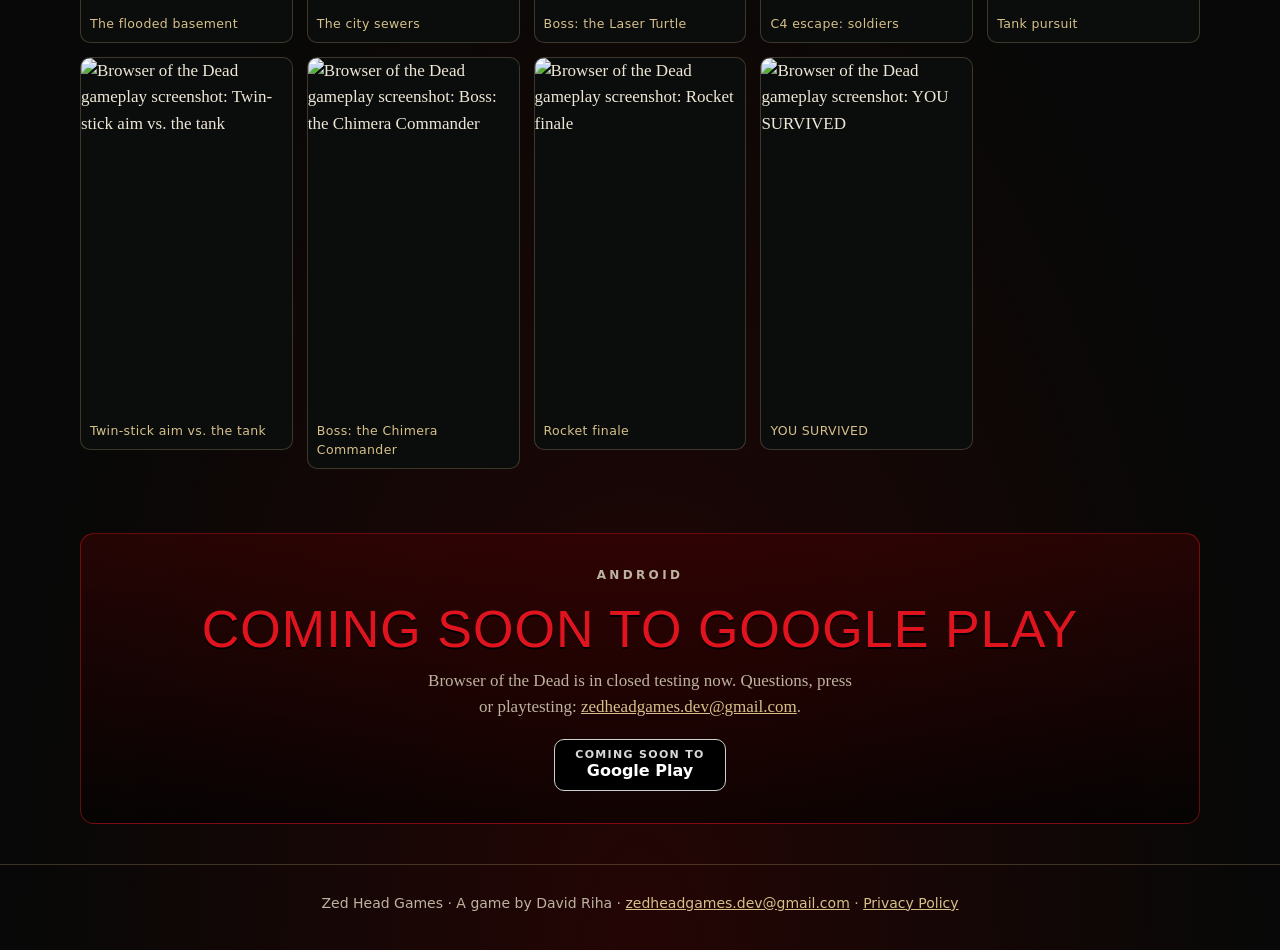
==== commit 794e68df: "Add files via upload" ====
--- a/index.html
+++ b/index.html
@@ -2,34 +2,94 @@
 <html lang="en">
 <head>
   <meta charset="utf-8">
-  <meta name="viewport" content="width=device-width, initial-scale=1">
-  <title>Zed Head Games — Browser of the Dead</title>
-  <meta name="description" content="Browser of the Dead is a mobile survival horror game from Zed Head Games. One flashlight. A pistol. No way out. Coming soon to Google Play.">
+  <meta name="viewport" content="width=device-width, initial-scale=1, viewport-fit=cover">
+  <title>Browser of the Dead | Mobile Survival Horror by Zed Head Games</title>
+  <meta name="description" content="Browser of the Dead is a top-down mobile survival horror shooter from Zed Head Games. 12 levels, boss fights, endless Horde mode, twin-stick touch aim and controller support. Coming soon to Google Play.">
+  <link rel="canonical" href="https://bit-dave.github.io/Zed-Head-Games/">
+  <meta name="theme-color" content="#070807">
+  <meta name="color-scheme" content="dark">
+  <link rel="icon" href="favicon.ico" sizes="any">
+  <link rel="apple-touch-icon" href="apple-touch-icon.png">
+  <link rel="manifest" href="site.webmanifest">
+  <link rel="preload" href="assets/fonts/anton-latin.woff2" as="font" type="font/woff2" crossorigin>
   <link rel="stylesheet" href="styles.css">
+  <!-- Open Graph / social share card (uses the Google Play feature graphic) -->
+  <meta property="og:type" content="website">
+  <meta property="og:site_name" content="Zed Head Games">
+  <meta property="og:title" content="Browser of the Dead | Mobile Survival Horror by Zed Head Games">
+  <meta property="og:description" content="Browser of the Dead is a top-down mobile survival horror shooter from Zed Head Games. 12 levels, boss fights, endless Horde mode, twin-stick touch aim and controller support. Coming soon to Google Play.">
+  <meta property="og:url" content="https://bit-dave.github.io/Zed-Head-Games/">
+  <meta property="og:image" content="https://bit-dave.github.io/Zed-Head-Games/assets/img/og_feature_graphic.jpg">
+  <meta property="og:image:width" content="1024">
+  <meta property="og:image:height" content="500">
+  <meta property="og:image:alt" content="Browser of the Dead: Mobile Survival Horror. The Zed Head Games tombstone logo beside gameplay of the player shooting zombies in a flashlight cone.">
+  <meta name="twitter:card" content="summary_large_image">
+  <meta name="twitter:title" content="Browser of the Dead | Mobile Survival Horror by Zed Head Games">
+  <meta name="twitter:description" content="Browser of the Dead is a top-down mobile survival horror shooter from Zed Head Games. 12 levels, boss fights, endless Horde mode, twin-stick touch aim and controller support. Coming soon to Google Play.">
+  <meta name="twitter:image" content="https://bit-dave.github.io/Zed-Head-Games/assets/img/og_feature_graphic.jpg">
+  <script type="application/ld+json">
+  {"@context":"https://schema.org","@type":"VideoGame","name":"Browser of the Dead",
+   "url":"https://bit-dave.github.io/Zed-Head-Games/","image":"https://bit-dave.github.io/Zed-Head-Games/assets/img/og_feature_graphic.jpg",
+   "description":"Top-down mobile survival horror shooter: 12 levels, boss fights, endless Horde mode, twin-stick touch aim, controller support, save and continue, and four difficulties.",
+   "genre":["Survival horror","Shooter"],"gamePlatform":"Android","operatingSystem":"Android","playMode":"SinglePlayer",
+   "author":{"@type":"Person","name":"David Riha"},
+   "publisher":{"@type":"Organization","name":"Zed Head Games","url":"https://bit-dave.github.io/Zed-Head-Games/","email":"zedheadgames.dev@gmail.com"}}
+  </script>
 </head>
 <body>
-  <nav class="nav">
-    <a class="brand" href="index.html">ZED HEAD GAMES</a>
+  <a class="skip" href="#main">Skip to content</a>
+  <nav class="nav" aria-label="Main">
+    <a class="brand" href="index.html"><img src="assets/img/zhg_logo_240.webp" alt="" width="30" height="30"><span>ZED HEAD GAMES</span></a>
+    <ul>
+      <li><a href="index.html#trailer">Trailer</a></li>
+      <li><a href="index.html#features">Features</a></li>
+      <li><a href="index.html#screens">Screens</a></li>
+      <li><a href="privacy.html">Privacy</a></li>
+      <li><a href="contact.html">Contact</a></li>
+    </ul>
+  </nav>
+
+  <header class="hero">
+    <img class="logo" src="assets/img/zhg_logo_480.webp" srcset="assets/img/zhg_logo_240.webp 240w, assets/img/zhg_logo_480.webp 480w" sizes="(min-width: 900px) 300px, 56vw" width="480" height="480" fetchpriority="high" alt="Zed Head Games logo: a zombie bursting out of a tombstone">
     <div>
-      <a href="index.html#trailer">Trailer</a>
-      <a href="index.html#shots">Screens</a>
-      <a href="privacy.html">Privacy</a>
-      <a href="contact.html">Contact</a>
+      <p class="kicker"><span class="pre">Zed Head Games presents · </span>Mobile survival horror</p>
+      <h1>Browser of<br>the Dead</h1>
+      <p class="tag">One flashlight. A pistol. Whatever is left of the city.</p>
+      <div class="cta-row">
+        <!-- TODO(Dajori): replace #TODO-PLAY-STORE-LINK with your Google Play URL when the listing is public. -->
+        <a class="btn btn-play" href="#TODO-PLAY-STORE-LINK"><small>Coming soon to</small>Google Play</a>
+        <a class="btn btn-ghost" href="#trailer"><small>Watch the</small>Trailer</a>
+      </div>
     </div>
-  </nav>
-
-  <header class="hero">
-    <img class="logo" src="01_title.jpg" alt="Browser of the Dead — A Zed Head Games Production">
-    <p class="kicker">MOBILE SURVIVAL HORROR</p>
-    <h1>BROWSER OF<br>THE DEAD</h1>
-    <p class="tag">One flashlight. A pistol. Whatever is left of the city.</p>
-    <a class="btn" href="#trailer"><span>COMING SOON</span>Google Play</a>
-    <p class="tag" style="margin-top:12px;font-size:0.85em;letter-spacing:0.15em;opacity:0.8;">GOOGLE PLAY</p>
   </header>
 
-  <main class="wrap">
-    <section class="section" id="about">
-      <h2>The door didn’t hold.</h2>
+  <main id="main" class="wrap">
+    <section class="section" id="trailer" aria-labelledby="trailer-h">
+      <h2 id="trailer-h">Trailer</h2>
+      <div class="video-frame">
+        <video controls playsinline preload="none" poster="assets/video/BOTD_trailer_poster.jpg" aria-label="Browser of the Dead official trailer">
+          <source src="assets/video/BOTD_trailer_v2_720p.mp4" type="video/mp4">
+          Your browser can’t play this video. <a href="assets/video/BOTD_trailer_v2_720p.mp4">Download the trailer</a>.
+        </video>
+      </div>
+      <p class="note">Real gameplay, captured on iPhone. <a href="assets/video/BOTD_trailer_v2_landscape_original.mp4">Full-quality 1080p version</a> (12 MB).</p>
+      <details class="teasers">
+        <summary>Earlier teasers</summary>
+        <div class="teaser-grid">
+          <figure>
+            <video controls playsinline preload="none" poster="assets/img/poster_vhs_teaser.webp"><source src="trailer_vhs.mp4" type="video/mp4"></video>
+            <figcaption>VHS teaser</figcaption>
+          </figure>
+          <figure>
+            <video controls playsinline preload="none" poster="assets/img/poster_original_teaser.webp"><source src="trailer.mp4" type="video/mp4"></video>
+            <figcaption>Original teaser</figcaption>
+          </figure>
+        </div>
+      </details>
+    </section>
+
+    <section class="section" id="about" aria-labelledby="about-h">
+      <h2 id="about-h">The door didn’t hold.</h2>
       <p class="lead">You start in a house that is already lost. The street outside is worse. Twelve places stand between you and the end of this: a cemetery, a boarded police station, a flooded basement, the sewers, an army bunker. Keys are hidden. Doors stay shut until you find them. Some things only move when they hear you.</p>
       <div class="cards">
         <div class="card"><h3>The long way out</h3><p>City, graveyard, house, station, sewer, bunker. Each floor has its own lock, its own dead, and an exit you cannot skip.</p></div>
@@ -38,37 +98,104 @@
       </div>
     </section>
 
-    <section class="section" id="trailer">
-      <h2>Trailer</h2>
-      <video class="trailer" controls playsinline poster="title_new.png">
-        <source src="trailer_vhs.mp4" type="video/mp4">
-      </video>
-      <h3 style="margin-top:24px;font-size:18px;color:#d7c08a;">Original Trailer</h3>
-      <video class="trailer" controls playsinline poster="01_title.jpg">
-        <source src="trailer.mp4" type="video/mp4">
-      </video>
-    </section>
-
-    <section class="section" id="shots">
-      <h2>Screenshots</h2>
-      <div class="shots">
-        <figure><img src="02_door_broken.jpg" alt="Woke up to a Nightmare"><figcaption>Woke up to a Nightmare</figcaption></figure>
-        <figure><img src="noise_stops.png" alt="When the noise stops"><figcaption>When the noise stops… they’re close</figcaption></figure>
-        <figure><img src="silence_warning.png" alt="In the dark"><figcaption>In the dark, silence is the only warning</figcaption></figure>
-        <figure><img src="level7_dark.png" alt="Level 7 sewers"><figcaption>The last sound you’ll hear is nothing</figcaption></figure>
-        <figure><img src="03_in_the_dark.jpg" alt="Ammo pickup dialogue"><figcaption>Watch the ammo</figcaption></figure>
-        <figure><img src="04_they_see_you.jpg" alt="Flashlight in a wooden hallway"><figcaption>One flashlight</figcaption></figure>
-        <figure><img src="05_the_yard.jpg" alt="Player at a green door"><figcaption>Find the exit</figcaption></figure>
-        <figure><img src="06_the_key.jpg" alt="Cemetery with a zombie and health"><figcaption>Cemetery</figcaption></figure>
-        <figure><img src="07_open_fire.jpg" alt="Player facing a zombie"><figcaption>Open fire</figcaption></figure>
-        <figure><img src="08_the_red_one.jpg" alt="Red zombie near the player"><figcaption>The red one</figcaption></figure>
-        <figure><img src="coming_soon.png" alt="Coming soon"><figcaption>Coming Soon</figcaption></figure>
-      </div>
+    <section class="section" id="features" aria-labelledby="features-h">
+      <h2 id="features-h">What’s inside</h2>
+      <ul class="features">
+        <li><h3>12 levels</h3><p>City streets, a cemetery, a police station, the sewers, an army bunker and a C4 escape.</p></li>
+        <li><h3>Boss fights</h3><p>The Giant Zombie Turtle, the Laser Turtle, a tank on your tail, and the Chimera Commander waiting at the end.</p></li>
+        <li><h3>Endless Horde mode</h3><p>No keys and no exit. Just a clock, a score, and a street that gets meaner the longer you last.</p></li>
+        <li><h3>Twin-stick touch aim</h3><p>Move with one thumb and aim with the other, or keep the classic controls with aim assist. Your choice in Settings.</p></li>
+        <li><h3>Controller support</h3><p>Connect a gamepad: left stick moves, right stick aims.</p></li>
+        <li><h3>Save &amp; Continue</h3><p>Progress is checkpointed at the start of every level, so you can pick up right where you left off.</p></li>
+        <li class="wide"><h3>Four difficulties</h3><p>Ease in, or prove yourself. Beat the game on Hard to unlock Nightmare.</p>
+          <ul class="diff" aria-label="Difficulties"><li>Easy</li><li>Normal</li><li class="hard">Hard</li><li class="nm">Nightmare</li></ul></li>
+      </ul>
+    </section>
+
+    <section class="section" id="screens" aria-labelledby="screens-h">
+      <h2 id="screens-h">Screenshots</h2>
+      <ul class="gallery">
+        <li><button type="button" data-full="assets/shots/01_title_screen.webp" data-cap="Title screen" aria-label="Open screenshot: Title screen">
+          <picture><source type="image/webp" srcset="assets/shots/01_title_screen_444.webp 444w, assets/shots/01_title_screen.webp 888w" sizes="(min-width: 900px) 210px, (min-width: 600px) 24vw, 32vw">
+          <img src="assets/shots/01_title_screen_444.jpg" width="444" height="749" loading="lazy" decoding="async" alt="Browser of the Dead gameplay screenshot: Title screen"></picture>
+          <span class="cap">Title screen</span></button></li>
+        <li><button type="button" data-full="assets/shots/02_cemetery_zombies.webp" data-cap="The cemetery" aria-label="Open screenshot: The cemetery">
+          <picture><source type="image/webp" srcset="assets/shots/02_cemetery_zombies_444.webp 444w, assets/shots/02_cemetery_zombies.webp 888w" sizes="(min-width: 900px) 210px, (min-width: 600px) 24vw, 32vw">
+          <img src="assets/shots/02_cemetery_zombies_444.jpg" width="444" height="749" loading="lazy" decoding="async" alt="Browser of the Dead gameplay screenshot: The cemetery"></picture>
+          <span class="cap">The cemetery</span></button></li>
+        <li><button type="button" data-full="assets/shots/03_abandoned_house.webp" data-cap="The abandoned house" aria-label="Open screenshot: The abandoned house">
+          <picture><source type="image/webp" srcset="assets/shots/03_abandoned_house_444.webp 444w, assets/shots/03_abandoned_house.webp 888w" sizes="(min-width: 900px) 210px, (min-width: 600px) 24vw, 32vw">
+          <img src="assets/shots/03_abandoned_house_444.jpg" width="444" height="749" loading="lazy" decoding="async" alt="Browser of the Dead gameplay screenshot: The abandoned house"></picture>
+          <span class="cap">The abandoned house</span></button></li>
+        <li><button type="button" data-full="assets/shots/04_giant_zombie_turtle_boss.webp" data-cap="Boss: the Giant Zombie Turtle" aria-label="Open screenshot: Boss: the Giant Zombie Turtle">
+          <picture><source type="image/webp" srcset="assets/shots/04_giant_zombie_turtle_boss_444.webp 444w, assets/shots/04_giant_zombie_turtle_boss.webp 888w" sizes="(min-width: 900px) 210px, (min-width: 600px) 24vw, 32vw">
+          <img src="assets/shots/04_giant_zombie_turtle_boss_444.jpg" width="444" height="749" loading="lazy" decoding="async" alt="Browser of the Dead gameplay screenshot: Boss: the Giant Zombie Turtle"></picture>
+          <span class="cap">Boss: the Giant Zombie Turtle</span></button></li>
+        <li><button type="button" data-full="assets/shots/05_police_station.webp" data-cap="The police station" aria-label="Open screenshot: The police station">
+          <picture><source type="image/webp" srcset="assets/shots/05_police_station_444.webp 444w, assets/shots/05_police_station.webp 888w" sizes="(min-width: 900px) 210px, (min-width: 600px) 24vw, 32vw">
+          <img src="assets/shots/05_police_station_444.jpg" width="444" height="749" loading="lazy" decoding="async" alt="Browser of the Dead gameplay screenshot: The police station"></picture>
+          <span class="cap">The police station</span></button></li>
+        <li><button type="button" data-full="assets/shots/06_basement.webp" data-cap="The flooded basement" aria-label="Open screenshot: The flooded basement">
+          <picture><source type="image/webp" srcset="assets/shots/06_basement_444.webp 444w, assets/shots/06_basement.webp 888w" sizes="(min-width: 900px) 210px, (min-width: 600px) 24vw, 32vw">
+          <img src="assets/shots/06_basement_444.jpg" width="444" height="749" loading="lazy" decoding="async" alt="Browser of the Dead gameplay screenshot: The flooded basement"></picture>
+          <span class="cap">The flooded basement</span></button></li>
+        <li><button type="button" data-full="assets/shots/07_city_sewers.webp" data-cap="The city sewers" aria-label="Open screenshot: The city sewers">
+          <picture><source type="image/webp" srcset="assets/shots/07_city_sewers_444.webp 444w, assets/shots/07_city_sewers.webp 888w" sizes="(min-width: 900px) 210px, (min-width: 600px) 24vw, 32vw">
+          <img src="assets/shots/07_city_sewers_444.jpg" width="444" height="749" loading="lazy" decoding="async" alt="Browser of the Dead gameplay screenshot: The city sewers"></picture>
+          <span class="cap">The city sewers</span></button></li>
+        <li><button type="button" data-full="assets/shots/08_laser_turtle_boss.webp" data-cap="Boss: the Laser Turtle" aria-label="Open screenshot: Boss: the Laser Turtle">
+          <picture><source type="image/webp" srcset="assets/shots/08_laser_turtle_boss_444.webp 444w, assets/shots/08_laser_turtle_boss.webp 888w" sizes="(min-width: 900px) 210px, (min-width: 600px) 24vw, 32vw">
+          <img src="assets/shots/08_laser_turtle_boss_444.jpg" width="444" height="749" loading="lazy" decoding="async" alt="Browser of the Dead gameplay screenshot: Boss: the Laser Turtle"></picture>
+          <span class="cap">Boss: the Laser Turtle</span></button></li>
+        <li><button type="button" data-full="assets/shots/10_c4_escape_soldiers.webp" data-cap="C4 escape: soldiers" aria-label="Open screenshot: C4 escape: soldiers">
+          <picture><source type="image/webp" srcset="assets/shots/10_c4_escape_soldiers_444.webp 444w, assets/shots/10_c4_escape_soldiers.webp 888w" sizes="(min-width: 900px) 210px, (min-width: 600px) 24vw, 32vw">
+          <img src="assets/shots/10_c4_escape_soldiers_444.jpg" width="444" height="749" loading="lazy" decoding="async" alt="Browser of the Dead gameplay screenshot: C4 escape: soldiers"></picture>
+          <span class="cap">C4 escape: soldiers</span></button></li>
+        <li><button type="button" data-full="assets/shots/11_tank_pursuit.webp" data-cap="Tank pursuit" aria-label="Open screenshot: Tank pursuit">
+          <picture><source type="image/webp" srcset="assets/shots/11_tank_pursuit_444.webp 444w, assets/shots/11_tank_pursuit.webp 888w" sizes="(min-width: 900px) 210px, (min-width: 600px) 24vw, 32vw">
+          <img src="assets/shots/11_tank_pursuit_444.jpg" width="444" height="749" loading="lazy" decoding="async" alt="Browser of the Dead gameplay screenshot: Tank pursuit"></picture>
+          <span class="cap">Tank pursuit</span></button></li>
+        <li><button type="button" data-full="assets/shots/12_twin_stick_tank_fight.webp" data-cap="Twin-stick aim vs. the tank" aria-label="Open screenshot: Twin-stick aim vs. the tank">
+          <picture><source type="image/webp" srcset="assets/shots/12_twin_stick_tank_fight_444.webp 444w, assets/shots/12_twin_stick_tank_fight.webp 888w" sizes="(min-width: 900px) 210px, (min-width: 600px) 24vw, 32vw">
+          <img src="assets/shots/12_twin_stick_tank_fight_444.jpg" width="444" height="749" loading="lazy" decoding="async" alt="Browser of the Dead gameplay screenshot: Twin-stick aim vs. the tank"></picture>
+          <span class="cap">Twin-stick aim vs. the tank</span></button></li>
+        <li><button type="button" data-full="assets/shots/13_chimera_commander.webp" data-cap="Boss: the Chimera Commander" aria-label="Open screenshot: Boss: the Chimera Commander">
+          <picture><source type="image/webp" srcset="assets/shots/13_chimera_commander_444.webp 444w, assets/shots/13_chimera_commander.webp 888w" sizes="(min-width: 900px) 210px, (min-width: 600px) 24vw, 32vw">
+          <img src="assets/shots/13_chimera_commander_444.jpg" width="444" height="749" loading="lazy" decoding="async" alt="Browser of the Dead gameplay screenshot: Boss: the Chimera Commander"></picture>
+          <span class="cap">Boss: the Chimera Commander</span></button></li>
+        <li><button type="button" data-full="assets/shots/14_rocket_finale.webp" data-cap="Rocket finale" aria-label="Open screenshot: Rocket finale">
+          <picture><source type="image/webp" srcset="assets/shots/14_rocket_finale_444.webp 444w, assets/shots/14_rocket_finale.webp 888w" sizes="(min-width: 900px) 210px, (min-width: 600px) 24vw, 32vw">
+          <img src="assets/shots/14_rocket_finale_444.jpg" width="444" height="749" loading="lazy" decoding="async" alt="Browser of the Dead gameplay screenshot: Rocket finale"></picture>
+          <span class="cap">Rocket finale</span></button></li>
+        <li><button type="button" data-full="assets/shots/15_you_survived.webp" data-cap="YOU SURVIVED" aria-label="Open screenshot: YOU SURVIVED">
+          <picture><source type="image/webp" srcset="assets/shots/15_you_survived_444.webp 444w, assets/shots/15_you_survived.webp 888w" sizes="(min-width: 900px) 210px, (min-width: 600px) 24vw, 32vw">
+          <img src="assets/shots/15_you_survived_444.jpg" width="444" height="749" loading="lazy" decoding="async" alt="Browser of the Dead gameplay screenshot: YOU SURVIVED"></picture>
+          <span class="cap">YOU SURVIVED</span></button></li>
+      </ul>
+    </section>
+
+    <section class="play-cta" id="play" aria-labelledby="play-h">
+      <p class="kicker">Android</p>
+      <h2 id="play-h">Coming soon to Google Play</h2>
+      <p>Browser of the Dead is in closed testing now. Questions, press or playtesting: <a href="mailto:zedheadgames.dev@gmail.com">zedheadgames.dev@gmail.com</a>.</p>
+      <!-- TODO(Dajori): replace #TODO-PLAY-STORE-LINK with your Google Play URL when the listing is public. -->
+      <a class="btn btn-play" href="#TODO-PLAY-STORE-LINK"><small>Coming soon to</small>Google Play</a>
     </section>
   </main>
 
+  <dialog class="lightbox" id="lightbox" aria-label="Screenshot viewer">
+    <div class="lb-inner">
+      <img id="lb-img" alt="">
+      <p class="lb-cap" id="lb-cap"></p>
+    </div>
+    <button class="lb-btn lb-close" type="button" aria-label="Close">✕</button>
+    <button class="lb-btn lb-prev" type="button" aria-label="Previous screenshot">‹</button>
+    <button class="lb-btn lb-next" type="button" aria-label="Next screenshot">›</button>
+  </dialog>
+
   <footer>
-    Zed Head Games · A game by David Riha · <a href="mailto:zedheadgames.dev@gmail.com">zedheadgames.dev@gmail.com</a> · <a href="privacy.html">Privacy Policy</a>
+    <p>Zed Head Games · A game by David Riha · <a href="mailto:zedheadgames.dev@gmail.com">zedheadgames.dev@gmail.com</a> · <a href="privacy.html">Privacy Policy</a></p>
   </footer>
+  <script src="assets/site.js" defer></script>
 </body>
 </html>
--- a/styles.css
+++ b/styles.css
@@ -1,110 +1,157 @@
+/* Zed Head Games — site styles (mobile-first). Original palette kept: bone ink, gold, blood red, graveyard green. */
+@font-face {
+  font-family: "Anton";
+  src: url("assets/fonts/anton-latin.woff2") format("woff2");
+  font-weight: 400; font-style: normal; font-display: swap;
+}
 :root {
-  --bg: #070b08;
-  --bg2: #0e1711;
+  --bg: #070807;
+  --bg2: #0e1110;
   --ink: #efe7d6;
-  --muted: #b7ad9a;
-  --red: #c4121a;
+  --muted: #bdb3a0;
+  --red: #e0141e;
   --red2: #8b0000;
   --gold: #d7c08a;
-  --line: rgba(215, 192, 138, 0.28);
-  --max: 1080px;
+  --green: rgba(40, 180, 70, 0.22);
+  --line: rgba(215, 192, 138, 0.24);
+  --max: 1120px;
+  --display: "Anton", Impact, "Arial Narrow Bold", sans-serif;
+  --ui: system-ui, -apple-system, "Segoe UI", Roboto, sans-serif;
 }
 * { box-sizing: border-box; }
-html { scroll-behavior: smooth; }
+html { scroll-behavior: smooth; scroll-padding-top: 64px; -webkit-text-size-adjust: 100%; }
+@media (prefers-reduced-motion: reduce) { html { scroll-behavior: auto; } *, *::before, *::after { transition: none !important; animation: none !important; } }
 body {
   margin: 0;
   font-family: Georgia, "Times New Roman", serif;
-  background: radial-gradient(ellipse at top, #14301f 0%, var(--bg) 52%);
+  font-size: 17px; line-height: 1.55;
+  background:
+    radial-gradient(ellipse 90% 60% at 50% 0%, rgba(20, 48, 31, 0.9) 0%, rgba(7, 8, 7, 0) 70%),
+    radial-gradient(ellipse 70% 40% at 50% 100%, rgba(90, 0, 0, 0.35) 0%, rgba(7, 8, 7, 0) 70%),
+    var(--bg);
   color: var(--ink);
   min-height: 100vh;
 }
 a { color: var(--gold); }
+a:focus-visible, button:focus-visible, summary:focus-visible { outline: 3px solid var(--gold); outline-offset: 3px; border-radius: 4px; }
 img, video { max-width: 100%; display: block; }
+.skip { position: absolute; left: -9999px; top: 8px; z-index: 100; background: var(--gold); color: #000; padding: 8px 12px; border-radius: 6px; }
+.skip:focus { left: 8px; }
+.sr-only { position: absolute; width: 1px; height: 1px; padding: 0; margin: -1px; overflow: hidden; clip: rect(0,0,0,0); white-space: nowrap; border: 0; }
+
+/* ---------- Nav ---------- */
 .nav {
   position: sticky; top: 0; z-index: 20;
-  display: flex; justify-content: space-between; align-items: center;
-  padding: 14px 22px;
-  background: rgba(7, 11, 8, 0.88);
+  display: flex; align-items: center; gap: 12px;
+  padding: 10px 14px;
+  background: rgba(7, 8, 7, 0.92);
   border-bottom: 1px solid var(--line);
-  backdrop-filter: blur(8px);
+  backdrop-filter: blur(8px); -webkit-backdrop-filter: blur(8px);
 }
-.brand { letter-spacing: 0.22em; font-size: 13px; color: var(--gold); text-decoration: none; }
-.nav a { color: var(--ink); text-decoration: none; margin-left: 18px; font-size: 14px; letter-spacing: 0.08em; }
-.nav a:hover { color: var(--gold); }
-.hero { text-align: center; padding: 36px 18px 10px; }
-.hero img.logo {
-  width: min(420px, 88vw);
-  margin: 0 auto 10px;
-  border-radius: 8px;
-  box-shadow: 0 0 40px rgba(40, 180, 70, 0.18);
+.brand { display: flex; align-items: center; gap: 8px; color: var(--gold); text-decoration: none; font-family: var(--display); letter-spacing: 0.12em; font-size: 15px; white-space: nowrap; flex: none; }
+.brand img { width: 30px; height: 30px; border-radius: 6px; }
+.nav ul { list-style: none; margin: 0 0 0 auto; padding: 0; display: flex; gap: 2px; overflow-x: auto; scrollbar-width: none; }
+.nav ul::-webkit-scrollbar { display: none; }
+.nav li a { display: block; padding: 8px 8px; color: var(--ink); text-decoration: none; font-family: var(--ui); font-size: 13px; letter-spacing: 0.04em; white-space: nowrap; border-radius: 6px; }
+.nav li a:hover, .nav li a[aria-current="page"] { color: var(--gold); }
+@media (max-width: 420px) { .brand span { display: none; } .nav { padding: 8px 10px; gap: 6px; } .nav li a { padding: 8px 6px; font-size: 12.5px; letter-spacing: 0.02em; } }
+@media (min-width: 720px) { .nav { padding: 12px 24px; } .nav li a { font-size: 14px; padding: 8px 12px; } }
+
+/* ---------- Type ---------- */
+h1, h2, h3 { font-family: var(--display); font-weight: 400; letter-spacing: 0.02em; line-height: 1.02; }
+h1 { color: var(--red); font-size: clamp(48px, 13vw, 104px); margin: 6px 0 10px; text-transform: uppercase; text-shadow: 0 0 28px rgba(224, 20, 30, 0.35), 0 3px 0 #000; }
+h2 { color: var(--red); font-size: clamp(32px, 7vw, 52px); margin: 0 0 12px; text-transform: uppercase; text-shadow: 0 2px 0 #000; }
+h3 { font-size: 22px; margin: 0 0 6px; color: var(--ink); }
+.kicker { font-family: var(--ui); letter-spacing: 0.28em; color: var(--gold); font-size: 12px; font-weight: 600; text-transform: uppercase; margin: 0; }
+.lead { color: var(--muted); max-width: 68ch; }
+
+/* ---------- Layout ---------- */
+.wrap { width: min(var(--max), calc(100% - 32px)); margin: 0 auto; }
+.section { padding: 40px 0 16px; }
+@media (min-width: 900px) { .section { padding: 64px 0 24px; } }
+
+/* ---------- Hero ---------- */
+.hero { text-align: center; padding: 28px 16px 8px; }
+.hero .logo { width: min(220px, 56vw); height: auto; aspect-ratio: 1; margin: 0 auto 14px; border-radius: 14px; box-shadow: 0 0 48px var(--green), 0 0 0 1px var(--line); }
+.hero .tag { color: var(--muted); margin: 0 auto 22px; max-width: 34ch; font-size: 18px; }
+.cta-row { display: flex; flex-wrap: wrap; gap: 12px; justify-content: center; }
+.btn {
+  display: inline-flex; flex-direction: column; justify-content: center; align-items: center;
+  min-height: 52px; padding: 8px 20px; border-radius: 10px; text-decoration: none;
+  font-family: var(--ui); font-weight: 700; font-size: 16px; color: #fff; line-height: 1.15;
 }
-.kicker { letter-spacing: 0.28em; color: var(--gold); font-size: 12px; }
-h1 {
-  font-size: clamp(36px, 7vw, 64px);
-  margin: 8px 0 6px;
-  color: var(--red);
-  letter-spacing: 0.04em;
-  line-height: 0.95;
+.btn small { font-size: 11px; font-weight: 600; letter-spacing: 0.12em; text-transform: uppercase; opacity: 0.85; }
+.btn-play { background: #000; border: 1px solid #cfcfcf; }
+.btn-play:hover { border-color: #fff; background: #111; }
+.btn-ghost { background: var(--red2); border: 1px solid var(--red); }
+.btn-ghost:hover { background: var(--red); }
+@media (min-width: 900px) {
+  .hero { display: grid; grid-template-columns: 300px 1fr; gap: 40px; align-items: center; text-align: left; width: min(var(--max), calc(100% - 48px)); margin: 0 auto; padding: 56px 0 16px; }
+  .hero .logo { width: 300px; margin: 0; }
+  .hero .tag { margin-left: 0; max-width: 44ch; }
+  .cta-row { justify-content: flex-start; }
 }
-.tag { color: var(--muted); margin: 0 0 18px; }
-.btn {
-  display: inline-block;
-  background: #111;
-  color: white;
-  border: 1px solid #ddd;
-  border-radius: 10px;
-  padding: 10px 16px;
-  text-decoration: none;
-  font-family: system-ui, sans-serif;
-  font-weight: 700;
-}
-.btn span { display: block; font-size: 11px; font-weight: 500; letter-spacing: 0.08em; }
-.wrap { width: min(var(--max), calc(100% - 32px)); margin: 0 auto; }
-.section { padding: 28px 0 10px; }
-h2 { font-size: 28px; margin: 0 0 8px; }
-.lead { color: var(--muted); max-width: 68ch; }
-.trailer {
-  width: 100%;
-  border-radius: 12px;
-  border: 1px solid var(--line);
-  background: #000;
-  margin: 14px 0 8px;
-}
-.shots {
-  display: grid;
-  grid-template-columns: repeat(auto-fit, minmax(220px, 1fr));
-  gap: 12px;
-  margin: 16px 0 28px;
-}
-.shots figure {
-  margin: 0;
-  background: #0b0f0c;
-  border: 1px solid var(--line);
-  border-radius: 10px;
-  overflow: hidden;
-}
-.shots img { width: 100%; aspect-ratio: 9/16; object-fit: cover; object-position: center top; }
-.shots figcaption { padding: 8px 10px 10px; color: var(--gold); font-size: 13px; letter-spacing: 0.04em; }
-.cards { display: grid; grid-template-columns: repeat(auto-fit, minmax(220px, 1fr)); gap: 12px; margin: 14px 0 24px; }
-.card {
-  border: 1px solid var(--line);
-  background: rgba(0,0,0,0.35);
-  border-radius: 10px;
-  padding: 14px 16px;
-}
-.card h3 { margin: 0 0 6px; color: var(--red); font-size: 18px; }
+
+/* ---------- Trailer ---------- */
+.video-frame { position: relative; aspect-ratio: 16 / 9; border-radius: 12px; overflow: hidden; border: 1px solid var(--line); background: #000; box-shadow: 0 18px 60px rgba(0,0,0,0.6), 0 0 0 1px rgba(224,20,30,0.15); }
+.video-frame video { width: 100%; height: 100%; object-fit: contain; }
+.note { color: var(--muted); font-family: var(--ui); font-size: 14px; margin: 10px 0 0; }
+details.teasers { margin-top: 22px; border: 1px solid var(--line); border-radius: 10px; padding: 0 14px; background: rgba(0,0,0,0.3); }
+details.teasers summary { cursor: pointer; padding: 14px 0; color: var(--gold); font-family: var(--ui); font-size: 15px; }
+.teaser-grid { display: grid; grid-template-columns: repeat(auto-fit, minmax(220px, 1fr)); gap: 16px; padding-bottom: 16px; }
+.teaser-grid figure { margin: 0; }
+.teaser-grid video { width: 100%; max-height: 70vh; aspect-ratio: 9 / 16; background: #000; border-radius: 10px; border: 1px solid var(--line); }
+.teaser-grid figcaption { color: var(--muted); font-size: 14px; margin-top: 6px; font-family: var(--ui); }
+
+/* ---------- Features ---------- */
+.features { list-style: none; padding: 0; margin: 18px 0 0; display: grid; gap: 12px; grid-template-columns: 1fr; }
+@media (min-width: 600px) { .features { grid-template-columns: 1fr 1fr; } }
+@media (min-width: 960px) { .features { grid-template-columns: repeat(3, 1fr); } }
+@media (min-width: 600px) { .features li.wide { grid-column: 1 / -1; display: flex; flex-wrap: wrap; align-items: center; gap: 4px 18px; } .features li.wide .diff { margin-top: 0; } }
+.features li { border: 1px solid var(--line); border-left: 3px solid var(--red); background: rgba(0,0,0,0.38); border-radius: 10px; padding: 14px 16px; }
+.features h3 { color: var(--ink); font-size: 22px; }
+.features p { margin: 0; color: var(--muted); font-size: 15px; }
+.diff { display: flex; flex-wrap: wrap; gap: 6px; margin-top: 8px; padding: 0; list-style: none; }
+.diff li { border: 0; padding: 2px 8px; border-radius: 999px; font-family: var(--ui); font-size: 12px; font-weight: 700; letter-spacing: 0.06em; text-transform: uppercase; background: #1d1d1b; color: var(--ink); }
+.diff li.hard { background: #5a1010; } .diff li.nm { background: var(--red); color: #fff; }
+
+/* ---------- Story cards (original copy) ---------- */
+.cards { display: grid; grid-template-columns: 1fr; gap: 12px; margin: 18px 0 8px; }
+@media (min-width: 720px) { .cards { grid-template-columns: repeat(3, 1fr); } }
+.card { border: 1px solid var(--line); background: rgba(0,0,0,0.35); border-radius: 10px; padding: 14px 16px; }
+.card h3 { color: var(--red); font-size: 22px; }
 .card p { margin: 0; color: var(--muted); font-size: 15px; }
-footer {
-  border-top: 1px solid var(--line);
-  padding: 22px;
-  text-align: center;
-  color: var(--muted);
-  font-size: 13px;
-}
-.page { padding: 28px 0 40px; }
-.page h1 { font-size: 40px; }
-.page p, .page li { color: var(--ink); line-height: 1.55; }
-.page h2 { margin-top: 26px; font-size: 22px; }
-@media (max-width: 640px) {
-  .nav a { margin-left: 10px; font-size: 12px; }
-}
+
+/* ---------- Gallery ---------- */
+.gallery { list-style: none; padding: 0; margin: 18px 0 8px; display: grid; gap: 8px; grid-template-columns: repeat(3, 1fr); }
+@media (max-width: 599px) { .gallery .cap { font-size: 11px; padding: 5px 6px 7px; line-height: 1.3; } }
+@media (min-width: 600px) { .gallery { grid-template-columns: repeat(4, 1fr); gap: 10px; } }
+@media (min-width: 900px) { .gallery { grid-template-columns: repeat(5, 1fr); gap: 14px; } }
+.gallery button { all: unset; display: block; width: 100%; cursor: zoom-in; border-radius: 10px; overflow: hidden; border: 1px solid var(--line); background: #0b0d0c; box-sizing: border-box; }
+.gallery button:focus-visible { outline: 3px solid var(--gold); outline-offset: 2px; }
+.gallery img { width: 100%; height: auto; aspect-ratio: 444 / 749; object-fit: cover; transition: transform .25s ease; }
+.gallery button:hover img { transform: scale(1.03); }
+.gallery .cap { display: block; padding: 7px 9px 9px; color: var(--gold); font-family: var(--ui); font-size: 12.5px; letter-spacing: 0.03em; }
+dialog.lightbox { padding: 0; border: 0; background: transparent; max-width: 100vw; max-height: 100vh; width: 100vw; height: 100vh; margin: 0; }
+dialog.lightbox::backdrop { background: rgba(0,0,0,0.92); }
+.lb-inner { width: 100%; height: 100%; display: flex; flex-direction: column; align-items: center; justify-content: center; gap: 10px; padding: 12px; }
+.lb-inner img { max-height: calc(100vh - 110px); width: auto; border-radius: 10px; border: 1px solid var(--line); }
+.lb-cap { color: var(--ink); font-family: var(--ui); font-size: 15px; margin: 0; text-align: center; }
+.lb-btn { position: fixed; background: rgba(0,0,0,0.7); color: #fff; border: 1px solid var(--line); border-radius: 999px; width: 48px; height: 48px; font-size: 22px; cursor: pointer; }
+.lb-close { top: 12px; right: 12px; } .lb-prev { left: 10px; top: 50%; } .lb-next { right: 10px; top: 50%; }
+
+/* ---------- Play CTA ---------- */
+.play-cta { text-align: center; margin: 32px 0 8px; padding: 32px 18px; border-radius: 14px; border: 1px solid rgba(224,20,30,0.45); background: linear-gradient(180deg, rgba(90,0,0,0.35), rgba(0,0,0,0.5)); }
+.play-cta p { color: var(--muted); max-width: 52ch; margin: 0 auto 18px; }
+
+/* ---------- Footer / sub-pages ---------- */
+footer { border-top: 1px solid var(--line); margin-top: 40px; padding: 24px 16px 32px; text-align: center; color: var(--muted); font-family: var(--ui); font-size: 14px; }
+footer a { color: var(--gold); }
+footer p { margin: 4px 0; }
+.page { padding: 28px 0 40px; max-width: 760px; }
+.page h1 { font-size: clamp(40px, 10vw, 64px); }
+.page p, .page li { color: var(--ink); line-height: 1.6; }
+.page h2 { margin-top: 28px; font-size: 28px; }
+
+.kicker .pre { display: none; }
+@media (min-width: 600px) { .kicker .pre { display: inline; } }
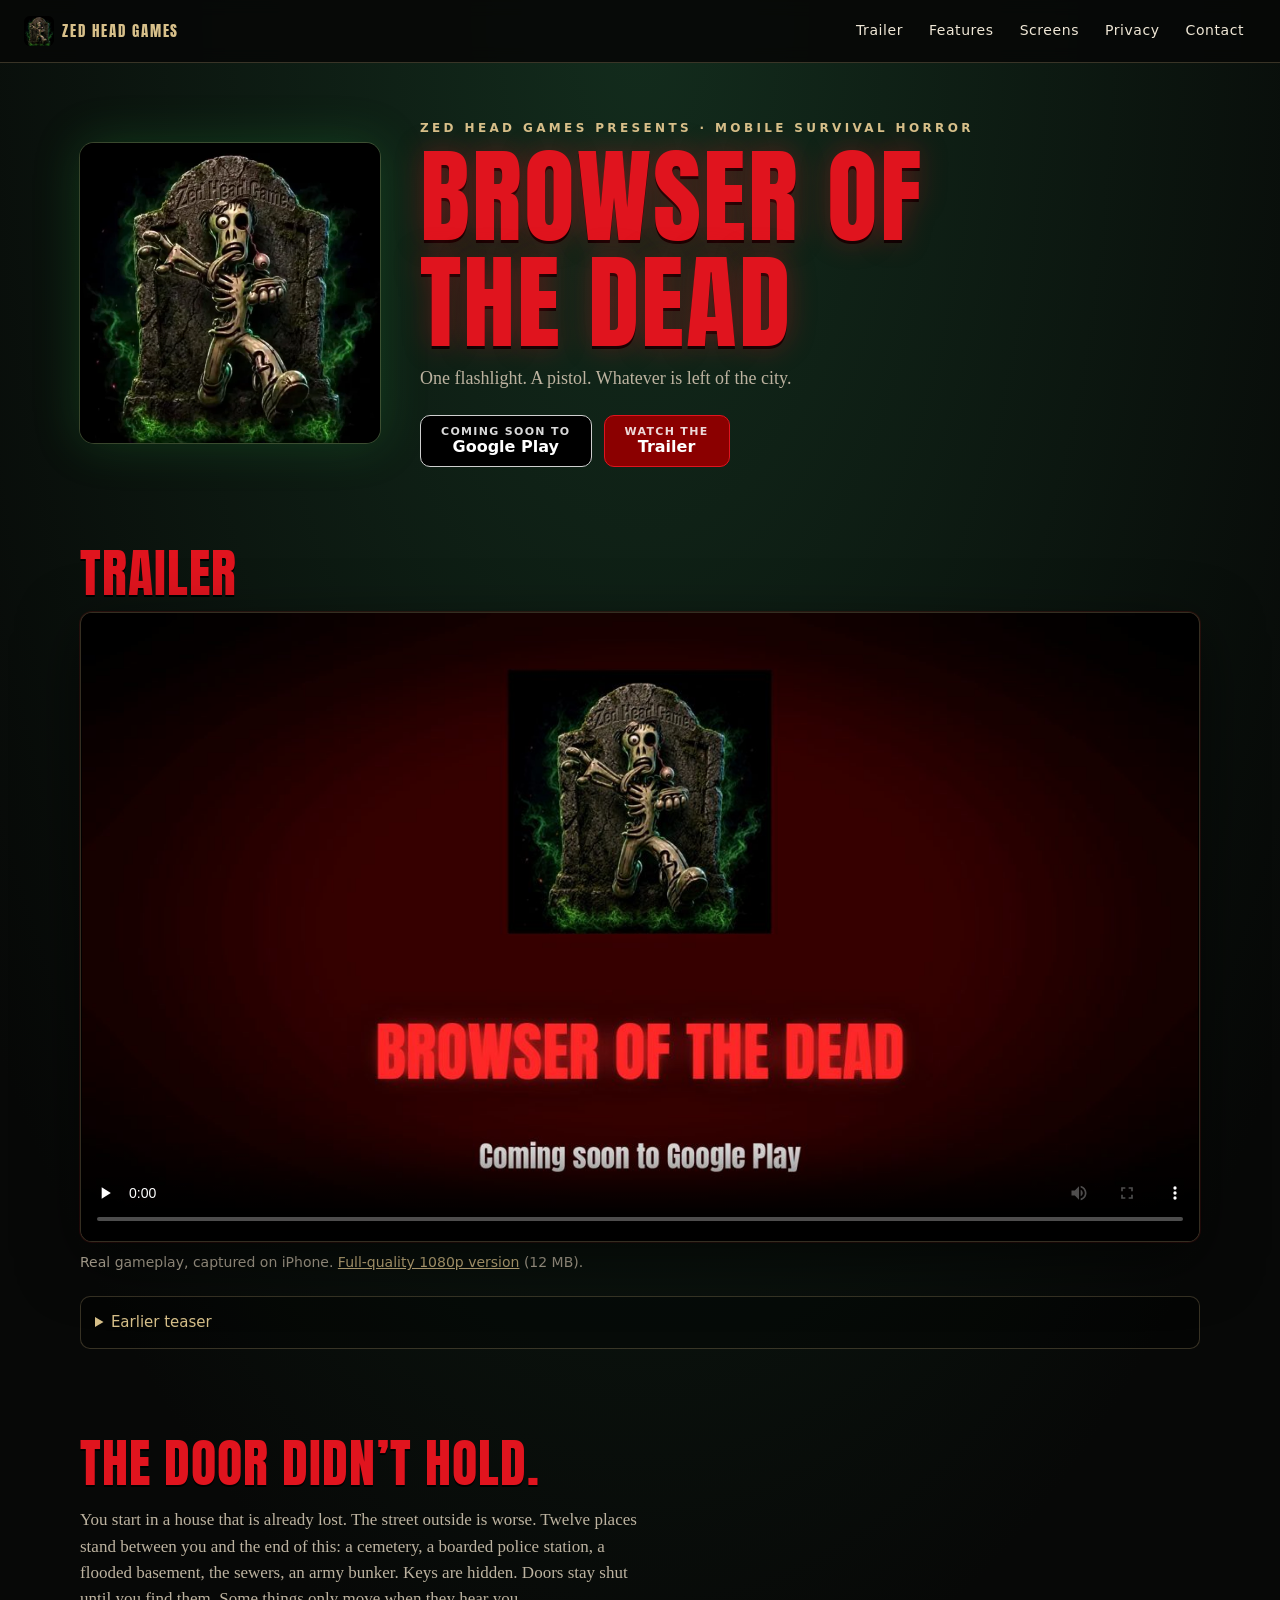
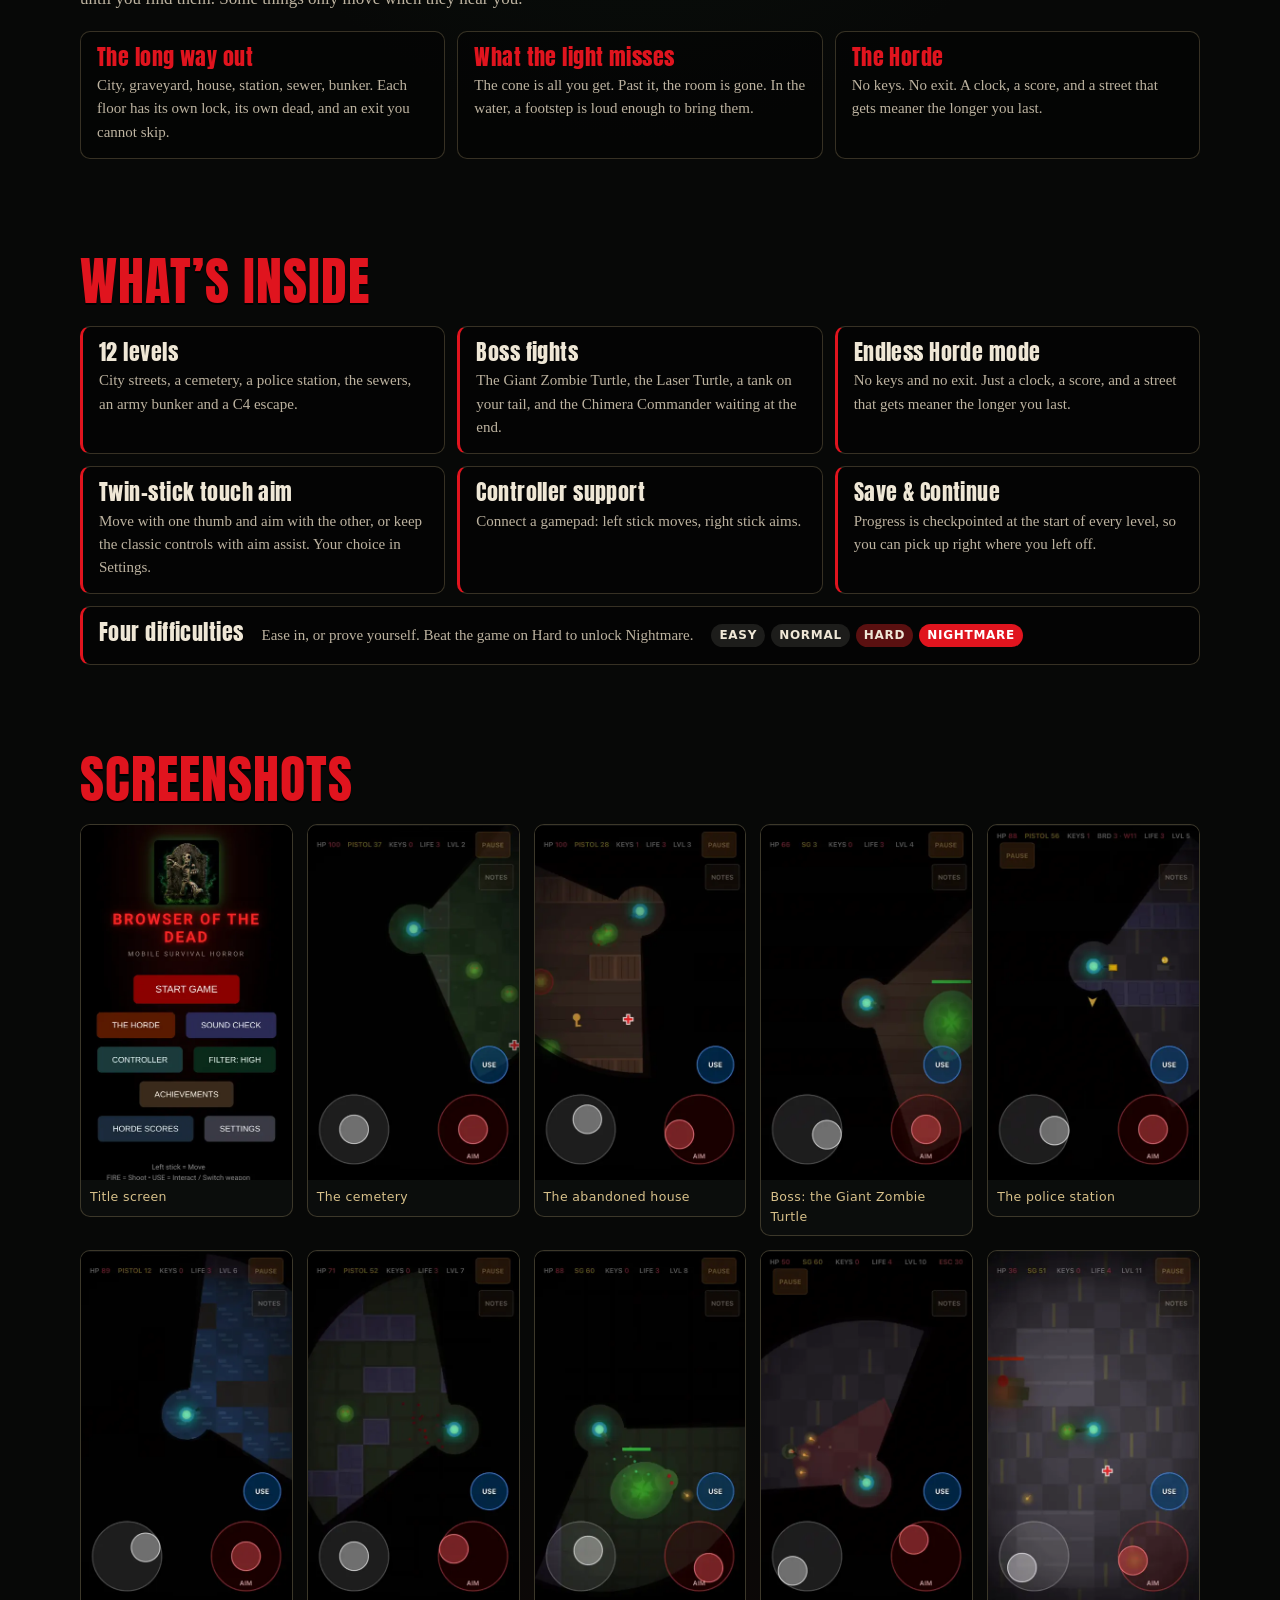
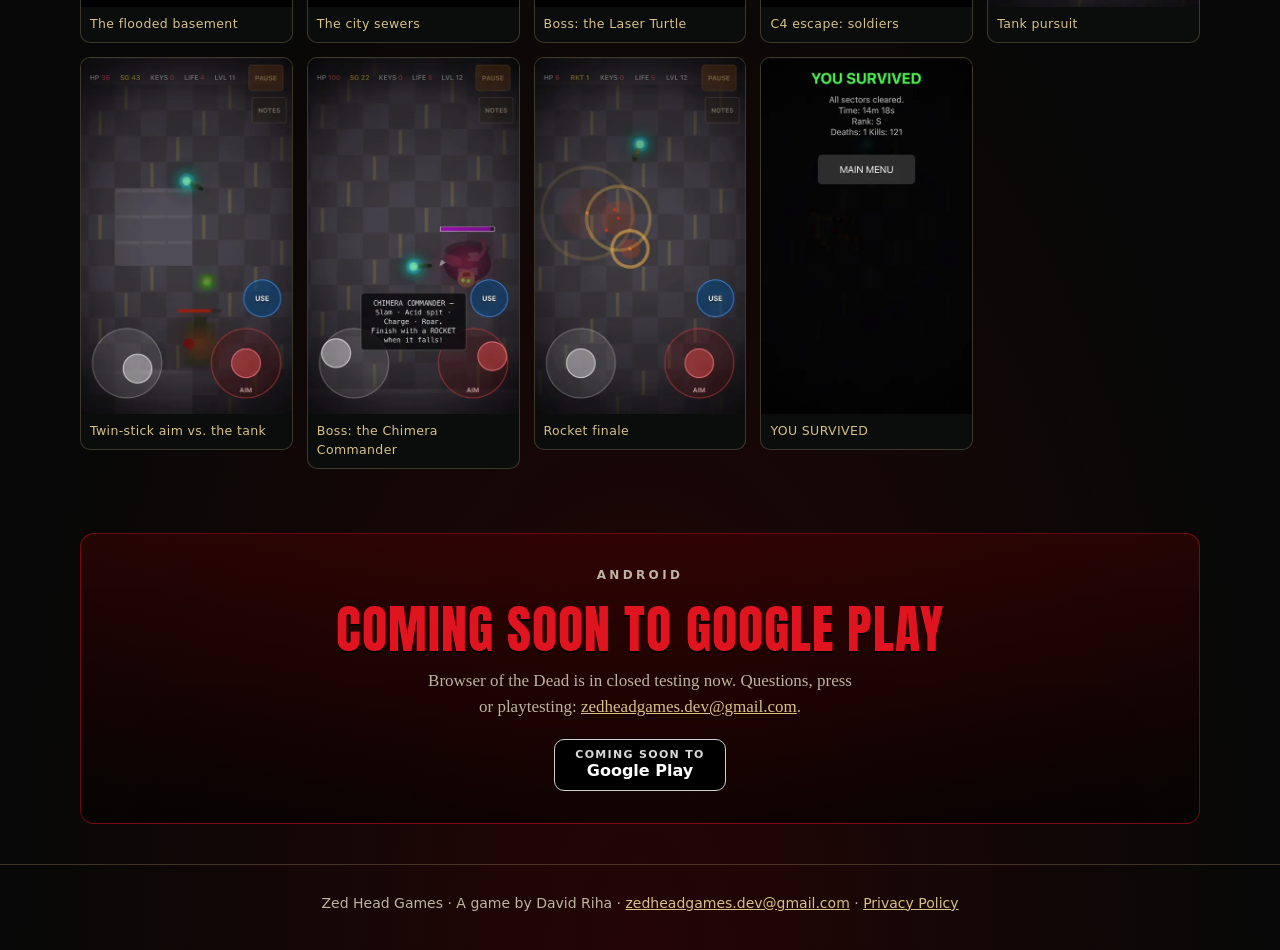
==== commit eafebcf1: "Add files via upload" ====
--- a/index.html
+++ b/index.html
@@ -11,7 +11,7 @@
   <link rel="icon" href="favicon.ico" sizes="any">
   <link rel="apple-touch-icon" href="apple-touch-icon.png">
   <link rel="manifest" href="site.webmanifest">
-  <link rel="preload" href="assets/fonts/anton-latin.woff2" as="font" type="font/woff2" crossorigin>
+  <link rel="preload" href="anton-latin.woff2" as="font" type="font/woff2" crossorigin>
   <link rel="stylesheet" href="styles.css">
   <!-- Open Graph / social share card (uses the Google Play feature graphic) -->
   <meta property="og:type" content="website">
@@ -19,17 +19,17 @@
   <meta property="og:title" content="Browser of the Dead | Mobile Survival Horror by Zed Head Games">
   <meta property="og:description" content="Browser of the Dead is a top-down mobile survival horror shooter from Zed Head Games. 12 levels, boss fights, endless Horde mode, twin-stick touch aim and controller support. Coming soon to Google Play.">
   <meta property="og:url" content="https://bit-dave.github.io/Zed-Head-Games/">
-  <meta property="og:image" content="https://bit-dave.github.io/Zed-Head-Games/assets/img/og_feature_graphic.jpg">
+  <meta property="og:image" content="https://bit-dave.github.io/Zed-Head-Games/og_feature_graphic.jpg">
   <meta property="og:image:width" content="1024">
   <meta property="og:image:height" content="500">
   <meta property="og:image:alt" content="Browser of the Dead: Mobile Survival Horror. The Zed Head Games tombstone logo beside gameplay of the player shooting zombies in a flashlight cone.">
   <meta name="twitter:card" content="summary_large_image">
   <meta name="twitter:title" content="Browser of the Dead | Mobile Survival Horror by Zed Head Games">
   <meta name="twitter:description" content="Browser of the Dead is a top-down mobile survival horror shooter from Zed Head Games. 12 levels, boss fights, endless Horde mode, twin-stick touch aim and controller support. Coming soon to Google Play.">
-  <meta name="twitter:image" content="https://bit-dave.github.io/Zed-Head-Games/assets/img/og_feature_graphic.jpg">
+  <meta name="twitter:image" content="https://bit-dave.github.io/Zed-Head-Games/og_feature_graphic.jpg">
   <script type="application/ld+json">
   {"@context":"https://schema.org","@type":"VideoGame","name":"Browser of the Dead",
-   "url":"https://bit-dave.github.io/Zed-Head-Games/","image":"https://bit-dave.github.io/Zed-Head-Games/assets/img/og_feature_graphic.jpg",
+   "url":"https://bit-dave.github.io/Zed-Head-Games/","image":"https://bit-dave.github.io/Zed-Head-Games/og_feature_graphic.jpg",
    "description":"Top-down mobile survival horror shooter: 12 levels, boss fights, endless Horde mode, twin-stick touch aim, controller support, save and continue, and four difficulties.",
    "genre":["Survival horror","Shooter"],"gamePlatform":"Android","operatingSystem":"Android","playMode":"SinglePlayer",
    "author":{"@type":"Person","name":"David Riha"},
@@ -39,7 +39,7 @@
 <body>
   <a class="skip" href="#main">Skip to content</a>
   <nav class="nav" aria-label="Main">
-    <a class="brand" href="index.html"><img src="assets/img/zhg_logo_240.webp" alt="" width="30" height="30"><span>ZED HEAD GAMES</span></a>
+    <a class="brand" href="index.html"><img src="zhg_logo_240.webp" alt="" width="30" height="30"><span>ZED HEAD GAMES</span></a>
     <ul>
       <li><a href="index.html#trailer">Trailer</a></li>
       <li><a href="index.html#features">Features</a></li>
@@ -50,7 +50,7 @@
   </nav>
 
   <header class="hero">
-    <img class="logo" src="assets/img/zhg_logo_480.webp" srcset="assets/img/zhg_logo_240.webp 240w, assets/img/zhg_logo_480.webp 480w" sizes="(min-width: 900px) 300px, 56vw" width="480" height="480" fetchpriority="high" alt="Zed Head Games logo: a zombie bursting out of a tombstone">
+    <img class="logo" src="zhg_logo_480.webp" srcset="zhg_logo_240.webp 240w, zhg_logo_480.webp 480w" sizes="(min-width: 900px) 300px, 56vw" width="480" height="480" fetchpriority="high" alt="Zed Head Games logo: a zombie bursting out of a tombstone">
     <div>
       <p class="kicker"><span class="pre">Zed Head Games presents · </span>Mobile survival horror</p>
       <h1>Browser of<br>the Dead</h1>
@@ -67,22 +67,18 @@
     <section class="section" id="trailer" aria-labelledby="trailer-h">
       <h2 id="trailer-h">Trailer</h2>
       <div class="video-frame">
-        <video controls playsinline preload="none" poster="assets/video/BOTD_trailer_poster.jpg" aria-label="Browser of the Dead official trailer">
-          <source src="assets/video/BOTD_trailer_v2_720p.mp4" type="video/mp4">
-          Your browser can’t play this video. <a href="assets/video/BOTD_trailer_v2_720p.mp4">Download the trailer</a>.
+        <video controls playsinline preload="none" poster="BOTD_trailer_poster.jpg" aria-label="Browser of the Dead official trailer">
+          <source src="BOTD_trailer_v2_720p.mp4" type="video/mp4">
+          Your browser can’t play this video. <a href="BOTD_trailer_v2_720p.mp4">Download the trailer</a>.
         </video>
       </div>
-      <p class="note">Real gameplay, captured on iPhone. <a href="assets/video/BOTD_trailer_v2_landscape_original.mp4">Full-quality 1080p version</a> (12 MB).</p>
+      <p class="note">Real gameplay, captured on iPhone. <a href="BOTD_trailer_v2_landscape_original.mp4">Full-quality 1080p version</a> (12 MB).</p>
       <details class="teasers">
-        <summary>Earlier teasers</summary>
+        <summary>Earlier teaser</summary>
         <div class="teaser-grid">
           <figure>
-            <video controls playsinline preload="none" poster="assets/img/poster_vhs_teaser.webp"><source src="trailer_vhs.mp4" type="video/mp4"></video>
+            <video controls playsinline preload="none" poster="poster_vhs_teaser.webp"><source src="Browser_of_the_Dead_Trailer_2VHS.mp4" type="video/mp4"></video>
             <figcaption>VHS teaser</figcaption>
-          </figure>
-          <figure>
-            <video controls playsinline preload="none" poster="assets/img/poster_original_teaser.webp"><source src="trailer.mp4" type="video/mp4"></video>
-            <figcaption>Original teaser</figcaption>
           </figure>
         </div>
       </details>
@@ -115,61 +111,61 @@
     <section class="section" id="screens" aria-labelledby="screens-h">
       <h2 id="screens-h">Screenshots</h2>
       <ul class="gallery">
-        <li><button type="button" data-full="assets/shots/01_title_screen.webp" data-cap="Title screen" aria-label="Open screenshot: Title screen">
-          <picture><source type="image/webp" srcset="assets/shots/01_title_screen_444.webp 444w, assets/shots/01_title_screen.webp 888w" sizes="(min-width: 900px) 210px, (min-width: 600px) 24vw, 32vw">
-          <img src="assets/shots/01_title_screen_444.jpg" width="444" height="749" loading="lazy" decoding="async" alt="Browser of the Dead gameplay screenshot: Title screen"></picture>
+        <li><button type="button" data-full="01_title_screen.webp" data-cap="Title screen" aria-label="Open screenshot: Title screen">
+          <picture><source type="image/webp" srcset="01_title_screen_444.webp 444w, 01_title_screen.webp 888w" sizes="(min-width: 900px) 210px, (min-width: 600px) 24vw, 32vw">
+          <img src="01_title_screen_444.jpg" width="444" height="749" loading="lazy" decoding="async" alt="Browser of the Dead gameplay screenshot: Title screen"></picture>
           <span class="cap">Title screen</span></button></li>
-        <li><button type="button" data-full="assets/shots/02_cemetery_zombies.webp" data-cap="The cemetery" aria-label="Open screenshot: The cemetery">
-          <picture><source type="image/webp" srcset="assets/shots/02_cemetery_zombies_444.webp 444w, assets/shots/02_cemetery_zombies.webp 888w" sizes="(min-width: 900px) 210px, (min-width: 600px) 24vw, 32vw">
-          <img src="assets/shots/02_cemetery_zombies_444.jpg" width="444" height="749" loading="lazy" decoding="async" alt="Browser of the Dead gameplay screenshot: The cemetery"></picture>
+        <li><button type="button" data-full="02_cemetery_zombies.webp" data-cap="The cemetery" aria-label="Open screenshot: The cemetery">
+          <picture><source type="image/webp" srcset="02_cemetery_zombies_444.webp 444w, 02_cemetery_zombies.webp 888w" sizes="(min-width: 900px) 210px, (min-width: 600px) 24vw, 32vw">
+          <img src="02_cemetery_zombies_444.jpg" width="444" height="749" loading="lazy" decoding="async" alt="Browser of the Dead gameplay screenshot: The cemetery"></picture>
           <span class="cap">The cemetery</span></button></li>
-        <li><button type="button" data-full="assets/shots/03_abandoned_house.webp" data-cap="The abandoned house" aria-label="Open screenshot: The abandoned house">
-          <picture><source type="image/webp" srcset="assets/shots/03_abandoned_house_444.webp 444w, assets/shots/03_abandoned_house.webp 888w" sizes="(min-width: 900px) 210px, (min-width: 600px) 24vw, 32vw">
-          <img src="assets/shots/03_abandoned_house_444.jpg" width="444" height="749" loading="lazy" decoding="async" alt="Browser of the Dead gameplay screenshot: The abandoned house"></picture>
+        <li><button type="button" data-full="03_abandoned_house.webp" data-cap="The abandoned house" aria-label="Open screenshot: The abandoned house">
+          <picture><source type="image/webp" srcset="03_abandoned_house_444.webp 444w, 03_abandoned_house.webp 888w" sizes="(min-width: 900px) 210px, (min-width: 600px) 24vw, 32vw">
+          <img src="03_abandoned_house_444.jpg" width="444" height="749" loading="lazy" decoding="async" alt="Browser of the Dead gameplay screenshot: The abandoned house"></picture>
           <span class="cap">The abandoned house</span></button></li>
-        <li><button type="button" data-full="assets/shots/04_giant_zombie_turtle_boss.webp" data-cap="Boss: the Giant Zombie Turtle" aria-label="Open screenshot: Boss: the Giant Zombie Turtle">
-          <picture><source type="image/webp" srcset="assets/shots/04_giant_zombie_turtle_boss_444.webp 444w, assets/shots/04_giant_zombie_turtle_boss.webp 888w" sizes="(min-width: 900px) 210px, (min-width: 600px) 24vw, 32vw">
-          <img src="assets/shots/04_giant_zombie_turtle_boss_444.jpg" width="444" height="749" loading="lazy" decoding="async" alt="Browser of the Dead gameplay screenshot: Boss: the Giant Zombie Turtle"></picture>
+        <li><button type="button" data-full="04_giant_zombie_turtle_boss.webp" data-cap="Boss: the Giant Zombie Turtle" aria-label="Open screenshot: Boss: the Giant Zombie Turtle">
+          <picture><source type="image/webp" srcset="04_giant_zombie_turtle_boss_444.webp 444w, 04_giant_zombie_turtle_boss.webp 888w" sizes="(min-width: 900px) 210px, (min-width: 600px) 24vw, 32vw">
+          <img src="04_giant_zombie_turtle_boss_444.jpg" width="444" height="749" loading="lazy" decoding="async" alt="Browser of the Dead gameplay screenshot: Boss: the Giant Zombie Turtle"></picture>
           <span class="cap">Boss: the Giant Zombie Turtle</span></button></li>
-        <li><button type="button" data-full="assets/shots/05_police_station.webp" data-cap="The police station" aria-label="Open screenshot: The police station">
-          <picture><source type="image/webp" srcset="assets/shots/05_police_station_444.webp 444w, assets/shots/05_police_station.webp 888w" sizes="(min-width: 900px) 210px, (min-width: 600px) 24vw, 32vw">
-          <img src="assets/shots/05_police_station_444.jpg" width="444" height="749" loading="lazy" decoding="async" alt="Browser of the Dead gameplay screenshot: The police station"></picture>
+        <li><button type="button" data-full="05_police_station.webp" data-cap="The police station" aria-label="Open screenshot: The police station">
+          <picture><source type="image/webp" srcset="05_police_station_444.webp 444w, 05_police_station.webp 888w" sizes="(min-width: 900px) 210px, (min-width: 600px) 24vw, 32vw">
+          <img src="05_police_station_444.jpg" width="444" height="749" loading="lazy" decoding="async" alt="Browser of the Dead gameplay screenshot: The police station"></picture>
           <span class="cap">The police station</span></button></li>
-        <li><button type="button" data-full="assets/shots/06_basement.webp" data-cap="The flooded basement" aria-label="Open screenshot: The flooded basement">
-          <picture><source type="image/webp" srcset="assets/shots/06_basement_444.webp 444w, assets/shots/06_basement.webp 888w" sizes="(min-width: 900px) 210px, (min-width: 600px) 24vw, 32vw">
-          <img src="assets/shots/06_basement_444.jpg" width="444" height="749" loading="lazy" decoding="async" alt="Browser of the Dead gameplay screenshot: The flooded basement"></picture>
+        <li><button type="button" data-full="06_basement.webp" data-cap="The flooded basement" aria-label="Open screenshot: The flooded basement">
+          <picture><source type="image/webp" srcset="06_basement_444.webp 444w, 06_basement.webp 888w" sizes="(min-width: 900px) 210px, (min-width: 600px) 24vw, 32vw">
+          <img src="06_basement_444.jpg" width="444" height="749" loading="lazy" decoding="async" alt="Browser of the Dead gameplay screenshot: The flooded basement"></picture>
           <span class="cap">The flooded basement</span></button></li>
-        <li><button type="button" data-full="assets/shots/07_city_sewers.webp" data-cap="The city sewers" aria-label="Open screenshot: The city sewers">
-          <picture><source type="image/webp" srcset="assets/shots/07_city_sewers_444.webp 444w, assets/shots/07_city_sewers.webp 888w" sizes="(min-width: 900px) 210px, (min-width: 600px) 24vw, 32vw">
-          <img src="assets/shots/07_city_sewers_444.jpg" width="444" height="749" loading="lazy" decoding="async" alt="Browser of the Dead gameplay screenshot: The city sewers"></picture>
+        <li><button type="button" data-full="07_city_sewers.webp" data-cap="The city sewers" aria-label="Open screenshot: The city sewers">
+          <picture><source type="image/webp" srcset="07_city_sewers_444.webp 444w, 07_city_sewers.webp 888w" sizes="(min-width: 900px) 210px, (min-width: 600px) 24vw, 32vw">
+          <img src="07_city_sewers_444.jpg" width="444" height="749" loading="lazy" decoding="async" alt="Browser of the Dead gameplay screenshot: The city sewers"></picture>
           <span class="cap">The city sewers</span></button></li>
-        <li><button type="button" data-full="assets/shots/08_laser_turtle_boss.webp" data-cap="Boss: the Laser Turtle" aria-label="Open screenshot: Boss: the Laser Turtle">
-          <picture><source type="image/webp" srcset="assets/shots/08_laser_turtle_boss_444.webp 444w, assets/shots/08_laser_turtle_boss.webp 888w" sizes="(min-width: 900px) 210px, (min-width: 600px) 24vw, 32vw">
-          <img src="assets/shots/08_laser_turtle_boss_444.jpg" width="444" height="749" loading="lazy" decoding="async" alt="Browser of the Dead gameplay screenshot: Boss: the Laser Turtle"></picture>
+        <li><button type="button" data-full="08_laser_turtle_boss.webp" data-cap="Boss: the Laser Turtle" aria-label="Open screenshot: Boss: the Laser Turtle">
+          <picture><source type="image/webp" srcset="08_laser_turtle_boss_444.webp 444w, 08_laser_turtle_boss.webp 888w" sizes="(min-width: 900px) 210px, (min-width: 600px) 24vw, 32vw">
+          <img src="08_laser_turtle_boss_444.jpg" width="444" height="749" loading="lazy" decoding="async" alt="Browser of the Dead gameplay screenshot: Boss: the Laser Turtle"></picture>
           <span class="cap">Boss: the Laser Turtle</span></button></li>
-        <li><button type="button" data-full="assets/shots/10_c4_escape_soldiers.webp" data-cap="C4 escape: soldiers" aria-label="Open screenshot: C4 escape: soldiers">
-          <picture><source type="image/webp" srcset="assets/shots/10_c4_escape_soldiers_444.webp 444w, assets/shots/10_c4_escape_soldiers.webp 888w" sizes="(min-width: 900px) 210px, (min-width: 600px) 24vw, 32vw">
-          <img src="assets/shots/10_c4_escape_soldiers_444.jpg" width="444" height="749" loading="lazy" decoding="async" alt="Browser of the Dead gameplay screenshot: C4 escape: soldiers"></picture>
+        <li><button type="button" data-full="10_c4_escape_soldiers.webp" data-cap="C4 escape: soldiers" aria-label="Open screenshot: C4 escape: soldiers">
+          <picture><source type="image/webp" srcset="10_c4_escape_soldiers_444.webp 444w, 10_c4_escape_soldiers.webp 888w" sizes="(min-width: 900px) 210px, (min-width: 600px) 24vw, 32vw">
+          <img src="10_c4_escape_soldiers_444.jpg" width="444" height="749" loading="lazy" decoding="async" alt="Browser of the Dead gameplay screenshot: C4 escape: soldiers"></picture>
           <span class="cap">C4 escape: soldiers</span></button></li>
-        <li><button type="button" data-full="assets/shots/11_tank_pursuit.webp" data-cap="Tank pursuit" aria-label="Open screenshot: Tank pursuit">
-          <picture><source type="image/webp" srcset="assets/shots/11_tank_pursuit_444.webp 444w, assets/shots/11_tank_pursuit.webp 888w" sizes="(min-width: 900px) 210px, (min-width: 600px) 24vw, 32vw">
-          <img src="assets/shots/11_tank_pursuit_444.jpg" width="444" height="749" loading="lazy" decoding="async" alt="Browser of the Dead gameplay screenshot: Tank pursuit"></picture>
+        <li><button type="button" data-full="11_tank_pursuit.webp" data-cap="Tank pursuit" aria-label="Open screenshot: Tank pursuit">
+          <picture><source type="image/webp" srcset="11_tank_pursuit_444.webp 444w, 11_tank_pursuit.webp 888w" sizes="(min-width: 900px) 210px, (min-width: 600px) 24vw, 32vw">
+          <img src="11_tank_pursuit_444.jpg" width="444" height="749" loading="lazy" decoding="async" alt="Browser of the Dead gameplay screenshot: Tank pursuit"></picture>
           <span class="cap">Tank pursuit</span></button></li>
-        <li><button type="button" data-full="assets/shots/12_twin_stick_tank_fight.webp" data-cap="Twin-stick aim vs. the tank" aria-label="Open screenshot: Twin-stick aim vs. the tank">
-          <picture><source type="image/webp" srcset="assets/shots/12_twin_stick_tank_fight_444.webp 444w, assets/shots/12_twin_stick_tank_fight.webp 888w" sizes="(min-width: 900px) 210px, (min-width: 600px) 24vw, 32vw">
-          <img src="assets/shots/12_twin_stick_tank_fight_444.jpg" width="444" height="749" loading="lazy" decoding="async" alt="Browser of the Dead gameplay screenshot: Twin-stick aim vs. the tank"></picture>
+        <li><button type="button" data-full="12_twin_stick_tank_fight.webp" data-cap="Twin-stick aim vs. the tank" aria-label="Open screenshot: Twin-stick aim vs. the tank">
+          <picture><source type="image/webp" srcset="12_twin_stick_tank_fight_444.webp 444w, 12_twin_stick_tank_fight.webp 888w" sizes="(min-width: 900px) 210px, (min-width: 600px) 24vw, 32vw">
+          <img src="12_twin_stick_tank_fight_444.jpg" width="444" height="749" loading="lazy" decoding="async" alt="Browser of the Dead gameplay screenshot: Twin-stick aim vs. the tank"></picture>
           <span class="cap">Twin-stick aim vs. the tank</span></button></li>
-        <li><button type="button" data-full="assets/shots/13_chimera_commander.webp" data-cap="Boss: the Chimera Commander" aria-label="Open screenshot: Boss: the Chimera Commander">
-          <picture><source type="image/webp" srcset="assets/shots/13_chimera_commander_444.webp 444w, assets/shots/13_chimera_commander.webp 888w" sizes="(min-width: 900px) 210px, (min-width: 600px) 24vw, 32vw">
-          <img src="assets/shots/13_chimera_commander_444.jpg" width="444" height="749" loading="lazy" decoding="async" alt="Browser of the Dead gameplay screenshot: Boss: the Chimera Commander"></picture>
+        <li><button type="button" data-full="13_chimera_commander.webp" data-cap="Boss: the Chimera Commander" aria-label="Open screenshot: Boss: the Chimera Commander">
+          <picture><source type="image/webp" srcset="13_chimera_commander_444.webp 444w, 13_chimera_commander.webp 888w" sizes="(min-width: 900px) 210px, (min-width: 600px) 24vw, 32vw">
+          <img src="13_chimera_commander_444.jpg" width="444" height="749" loading="lazy" decoding="async" alt="Browser of the Dead gameplay screenshot: Boss: the Chimera Commander"></picture>
           <span class="cap">Boss: the Chimera Commander</span></button></li>
-        <li><button type="button" data-full="assets/shots/14_rocket_finale.webp" data-cap="Rocket finale" aria-label="Open screenshot: Rocket finale">
-          <picture><source type="image/webp" srcset="assets/shots/14_rocket_finale_444.webp 444w, assets/shots/14_rocket_finale.webp 888w" sizes="(min-width: 900px) 210px, (min-width: 600px) 24vw, 32vw">
-          <img src="assets/shots/14_rocket_finale_444.jpg" width="444" height="749" loading="lazy" decoding="async" alt="Browser of the Dead gameplay screenshot: Rocket finale"></picture>
+        <li><button type="button" data-full="14_rocket_finale.webp" data-cap="Rocket finale" aria-label="Open screenshot: Rocket finale">
+          <picture><source type="image/webp" srcset="14_rocket_finale_444.webp 444w, 14_rocket_finale.webp 888w" sizes="(min-width: 900px) 210px, (min-width: 600px) 24vw, 32vw">
+          <img src="14_rocket_finale_444.jpg" width="444" height="749" loading="lazy" decoding="async" alt="Browser of the Dead gameplay screenshot: Rocket finale"></picture>
           <span class="cap">Rocket finale</span></button></li>
-        <li><button type="button" data-full="assets/shots/15_you_survived.webp" data-cap="YOU SURVIVED" aria-label="Open screenshot: YOU SURVIVED">
-          <picture><source type="image/webp" srcset="assets/shots/15_you_survived_444.webp 444w, assets/shots/15_you_survived.webp 888w" sizes="(min-width: 900px) 210px, (min-width: 600px) 24vw, 32vw">
-          <img src="assets/shots/15_you_survived_444.jpg" width="444" height="749" loading="lazy" decoding="async" alt="Browser of the Dead gameplay screenshot: YOU SURVIVED"></picture>
+        <li><button type="button" data-full="15_you_survived.webp" data-cap="YOU SURVIVED" aria-label="Open screenshot: YOU SURVIVED">
+          <picture><source type="image/webp" srcset="15_you_survived_444.webp 444w, 15_you_survived.webp 888w" sizes="(min-width: 900px) 210px, (min-width: 600px) 24vw, 32vw">
+          <img src="15_you_survived_444.jpg" width="444" height="749" loading="lazy" decoding="async" alt="Browser of the Dead gameplay screenshot: YOU SURVIVED"></picture>
           <span class="cap">YOU SURVIVED</span></button></li>
       </ul>
     </section>
@@ -196,6 +192,6 @@
   <footer>
     <p>Zed Head Games · A game by David Riha · <a href="mailto:zedheadgames.dev@gmail.com">zedheadgames.dev@gmail.com</a> · <a href="privacy.html">Privacy Policy</a></p>
   </footer>
-  <script src="assets/site.js" defer></script>
+  <script src="site.js" defer></script>
 </body>
 </html>
--- a/styles.css
+++ b/styles.css
@@ -1,7 +1,7 @@
 /* Zed Head Games — site styles (mobile-first). Original palette kept: bone ink, gold, blood red, graveyard green. */
 @font-face {
   font-family: "Anton";
-  src: url("assets/fonts/anton-latin.woff2") format("woff2");
+  src: url("anton-latin.woff2") format("woff2");
   font-weight: 400; font-style: normal; font-display: swap;
 }
 :root {
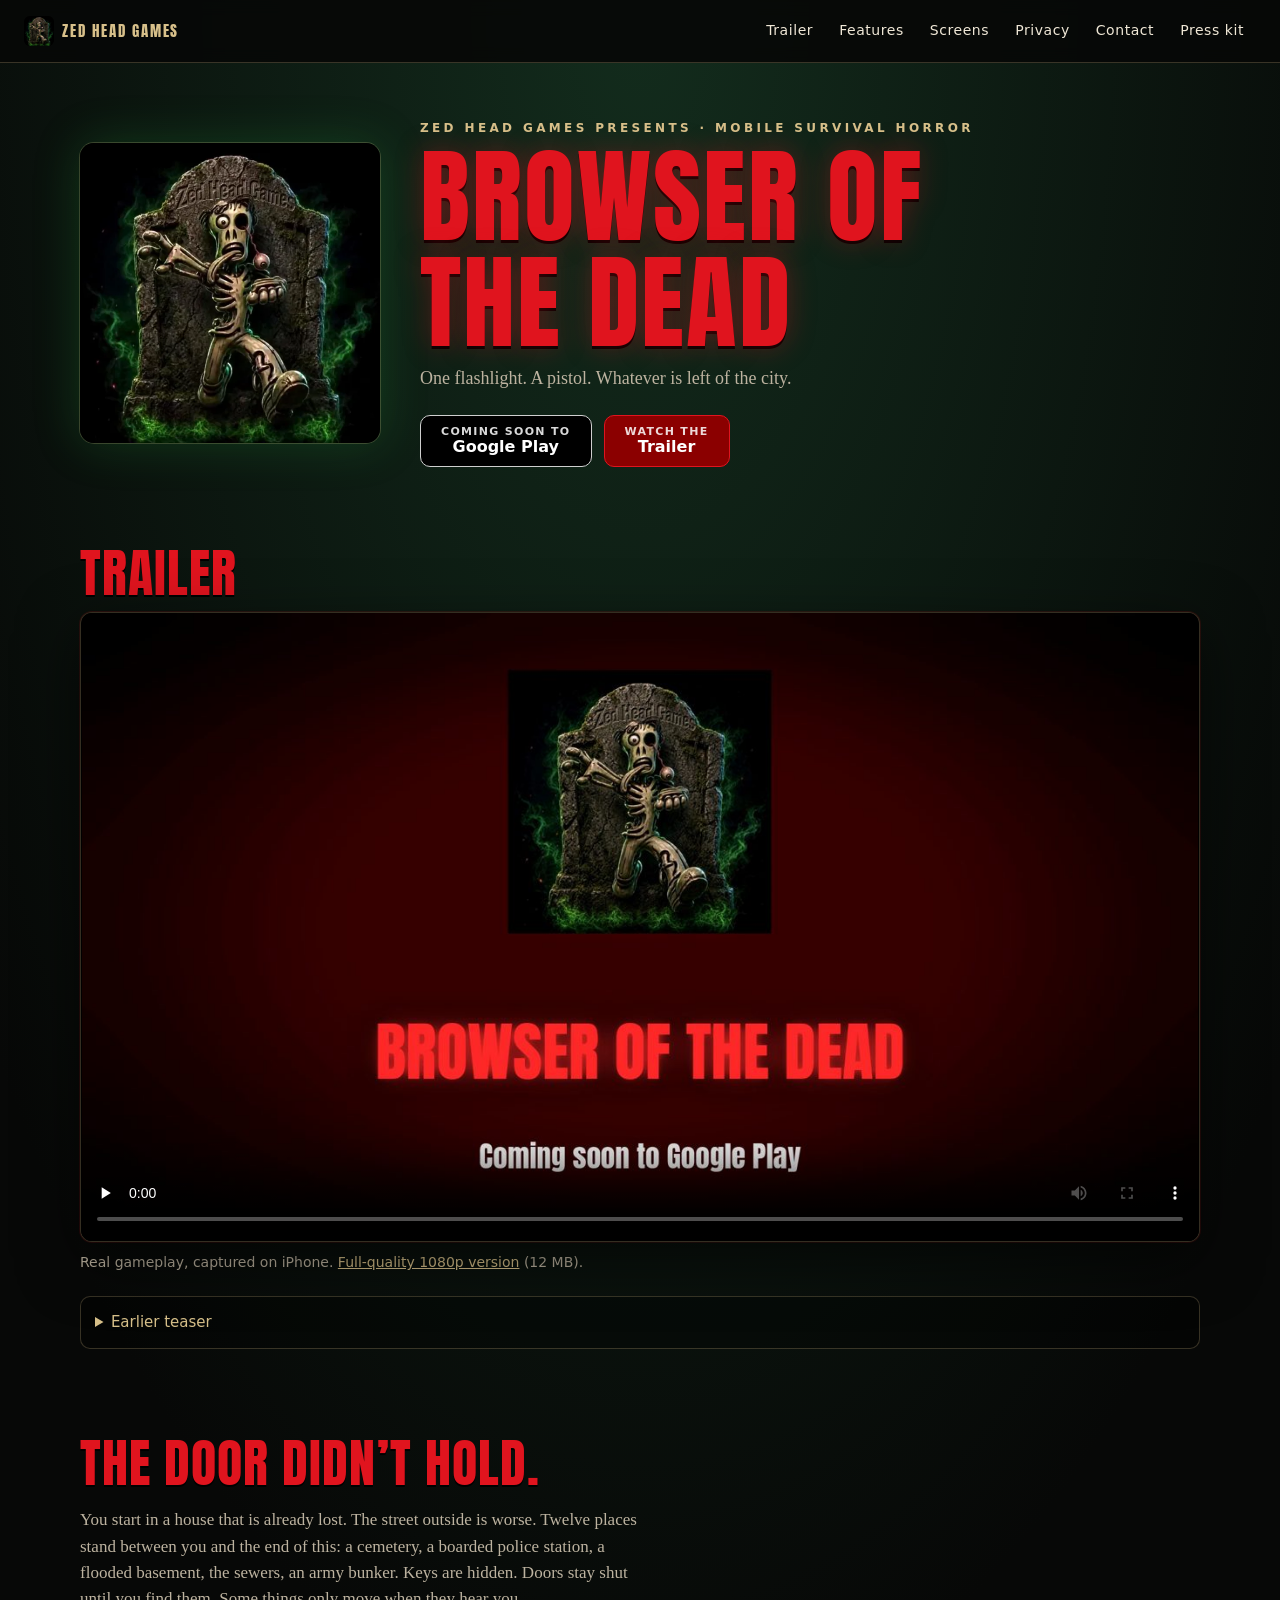
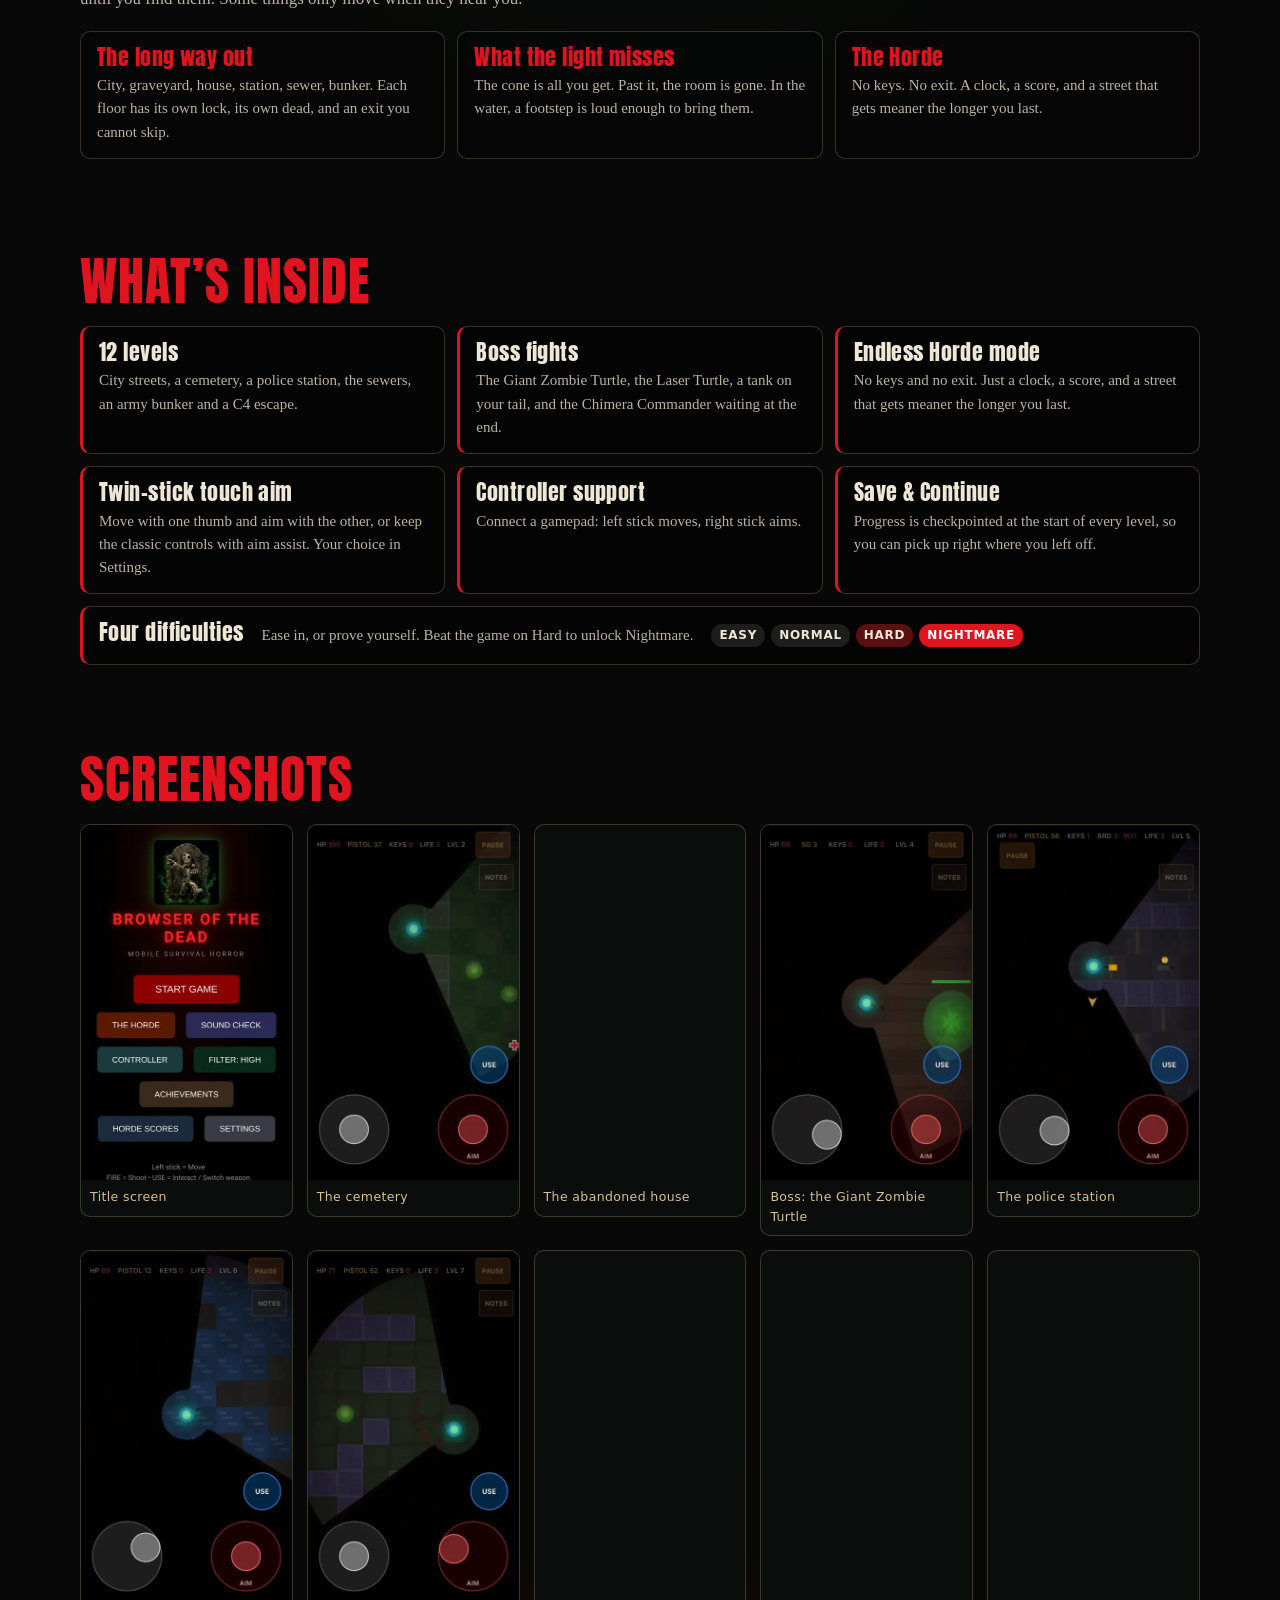
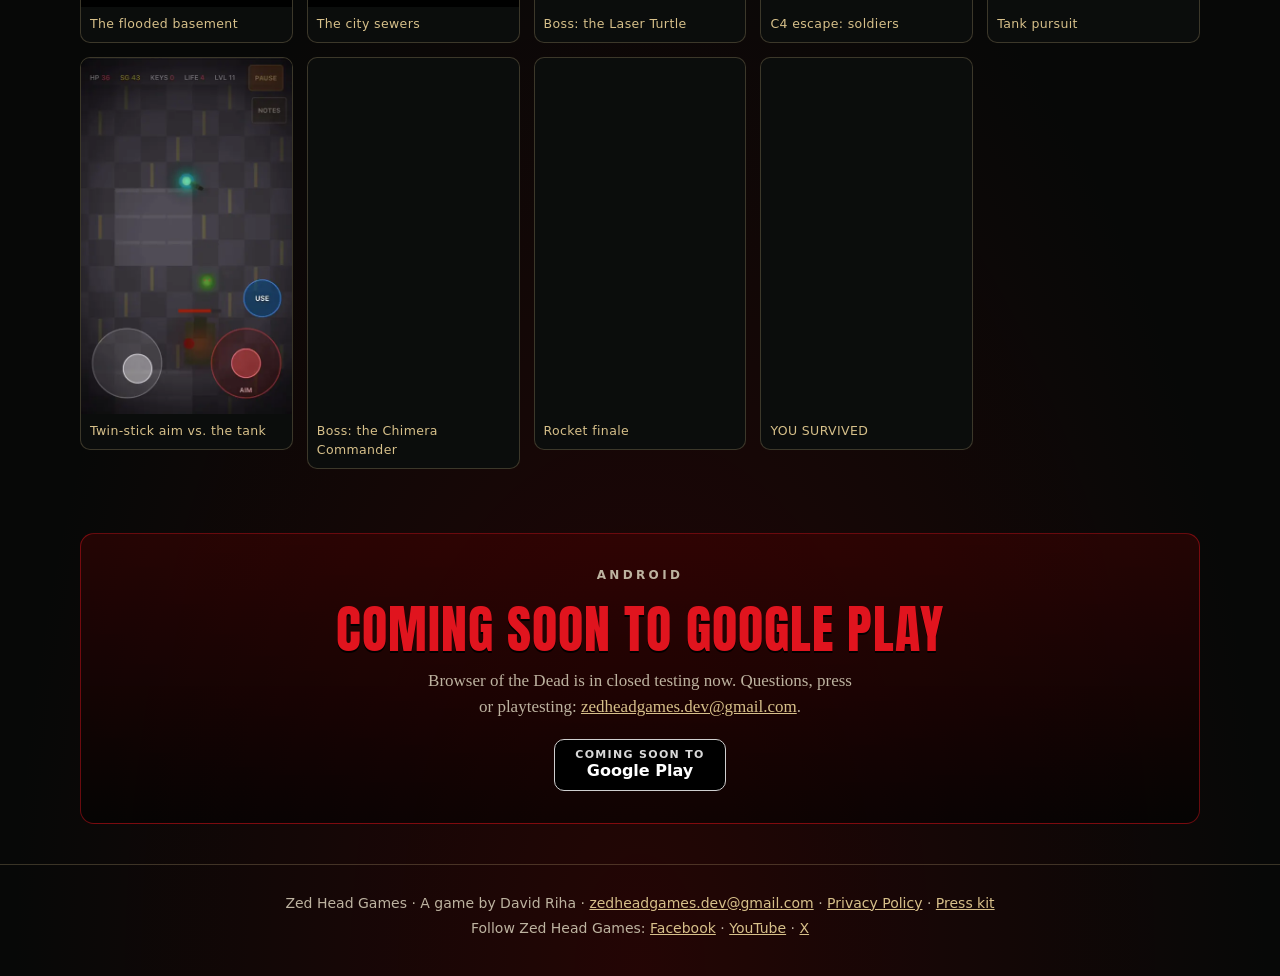
==== commit 0b4ee20a: "Add files via upload" ====
--- a/index.html
+++ b/index.html
@@ -46,6 +46,7 @@
       <li><a href="index.html#screens">Screens</a></li>
       <li><a href="privacy.html">Privacy</a></li>
       <li><a href="contact.html">Contact</a></li>
+      <li><a href="presskit.html">Press kit</a></li>
     </ul>
   </nav>
 
@@ -190,7 +191,8 @@
   </dialog>
 
   <footer>
-    <p>Zed Head Games · A game by David Riha · <a href="mailto:zedheadgames.dev@gmail.com">zedheadgames.dev@gmail.com</a> · <a href="privacy.html">Privacy Policy</a></p>
+    <p>Zed Head Games · A game by David Riha · <a href="mailto:zedheadgames.dev@gmail.com">zedheadgames.dev@gmail.com</a> · <a href="privacy.html">Privacy Policy</a> · <a href="presskit.html">Press kit</a></p>
+    <p class="social">Follow Zed Head Games: <a href="https://www.facebook.com/p/Zed-Head-Games-61595239507863/" target="_blank" rel="noopener" aria-label="Zed Head Games on Facebook (opens in a new tab)">Facebook</a> · <a href="https://www.youtube.com/@ZedHeadGames" target="_blank" rel="noopener" aria-label="Zed Head Games on YouTube (opens in a new tab)">YouTube</a> · <a href="https://x.com/zedheadgamesdev" target="_blank" rel="noopener" aria-label="Zed Head Games on X (opens in a new tab)">X</a></p>
   </footer>
   <script src="site.js" defer></script>
 </body>
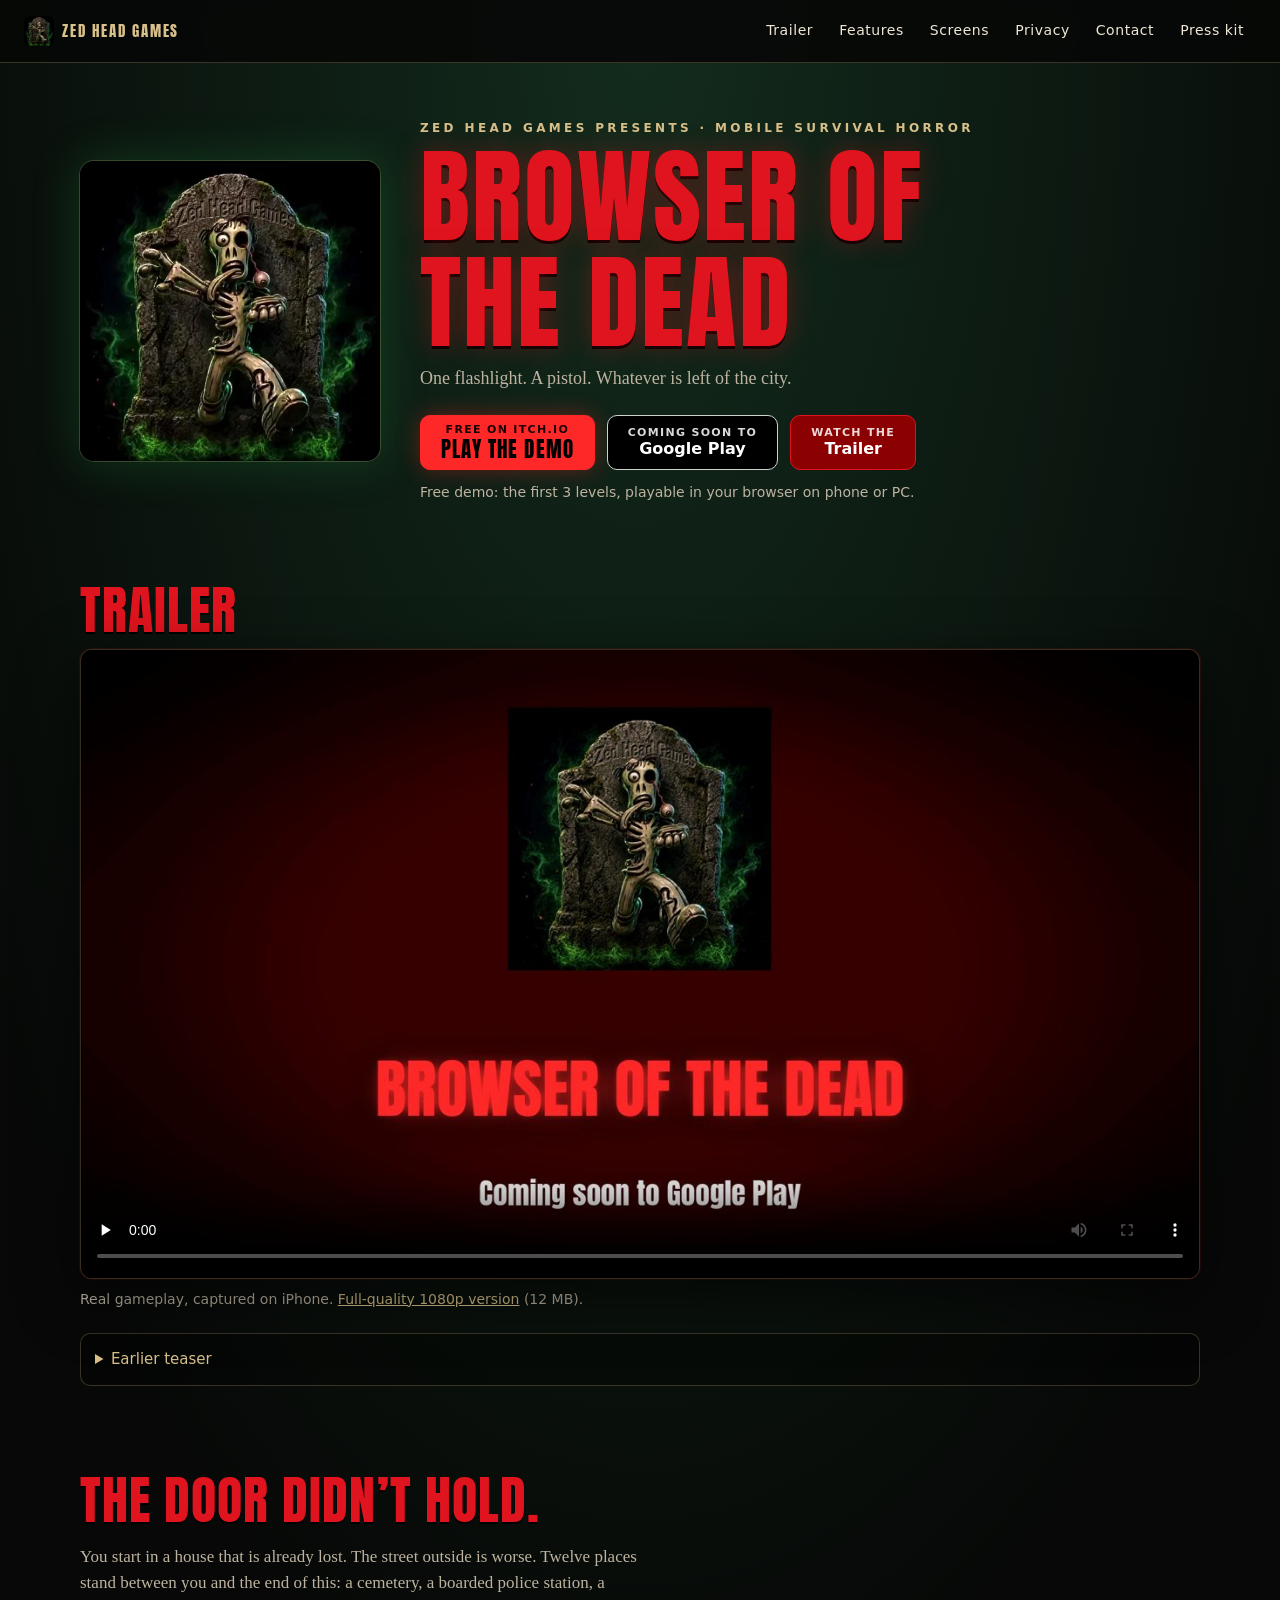
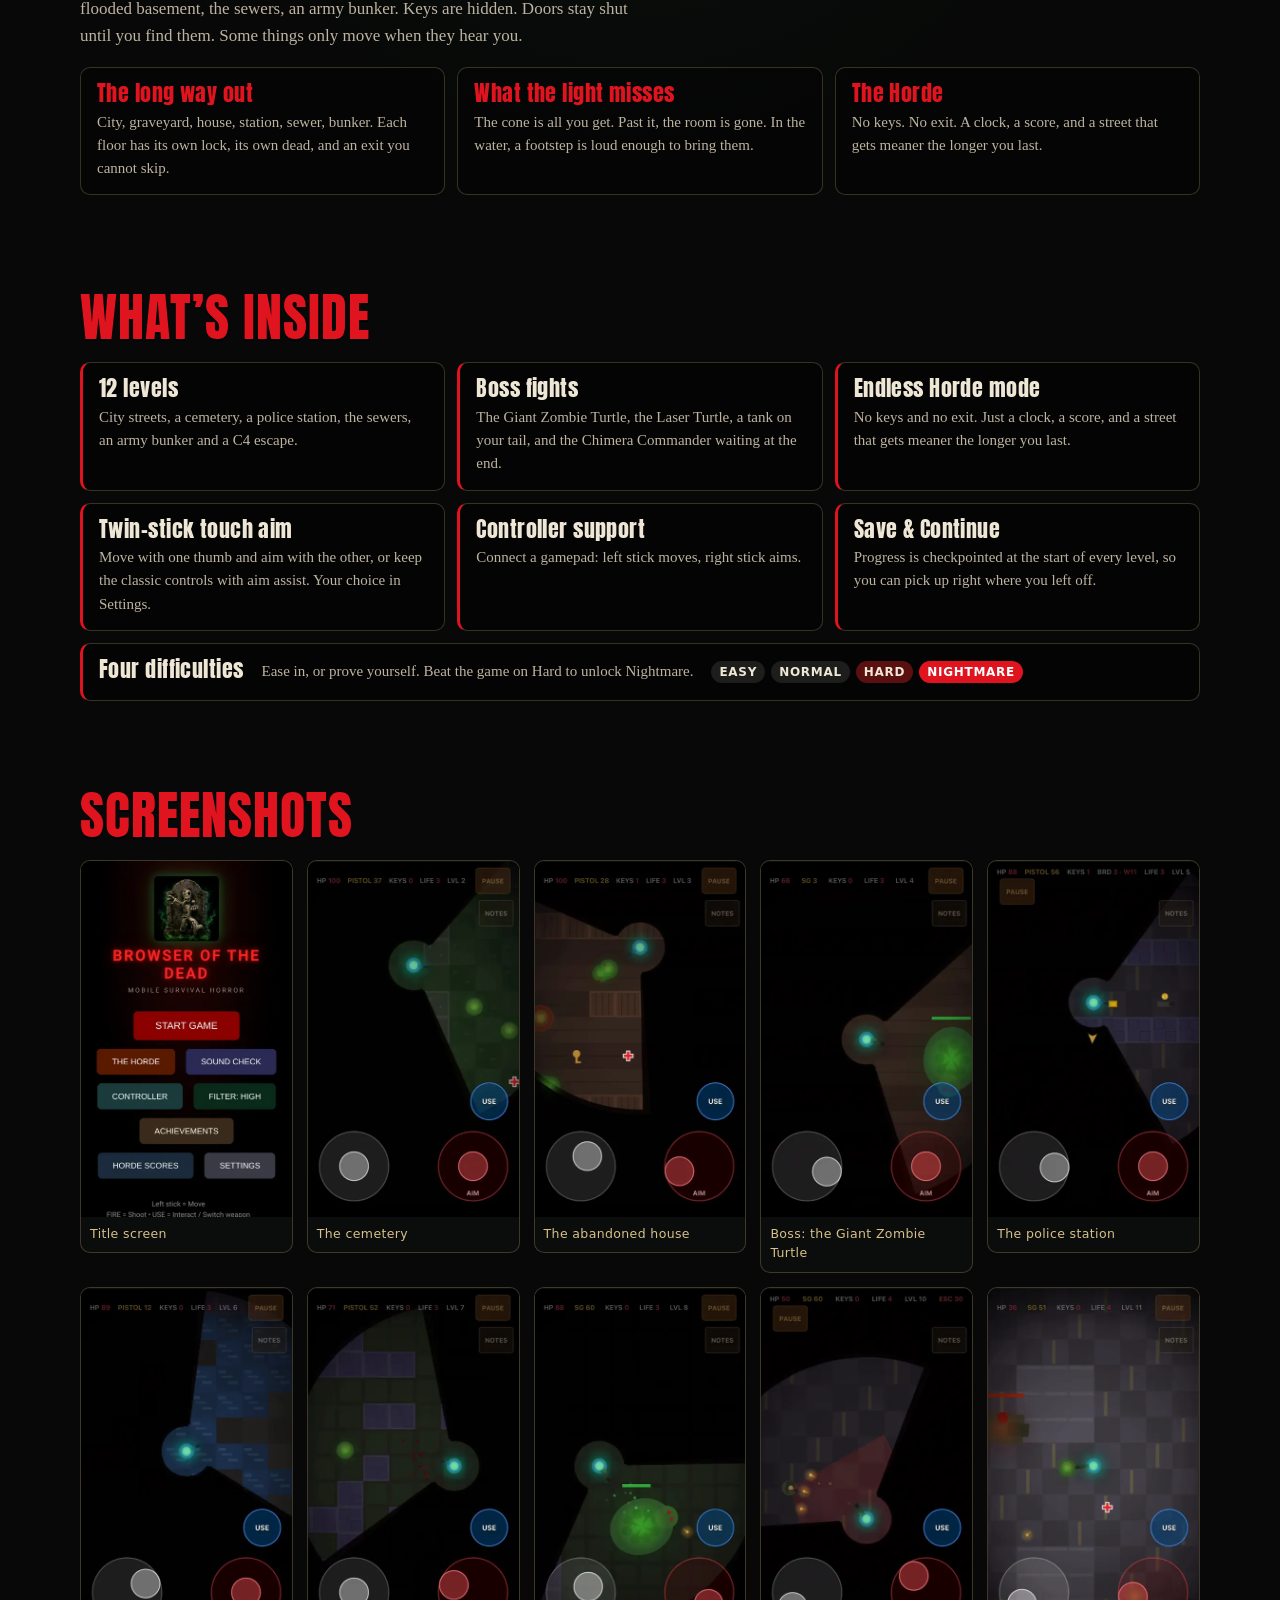
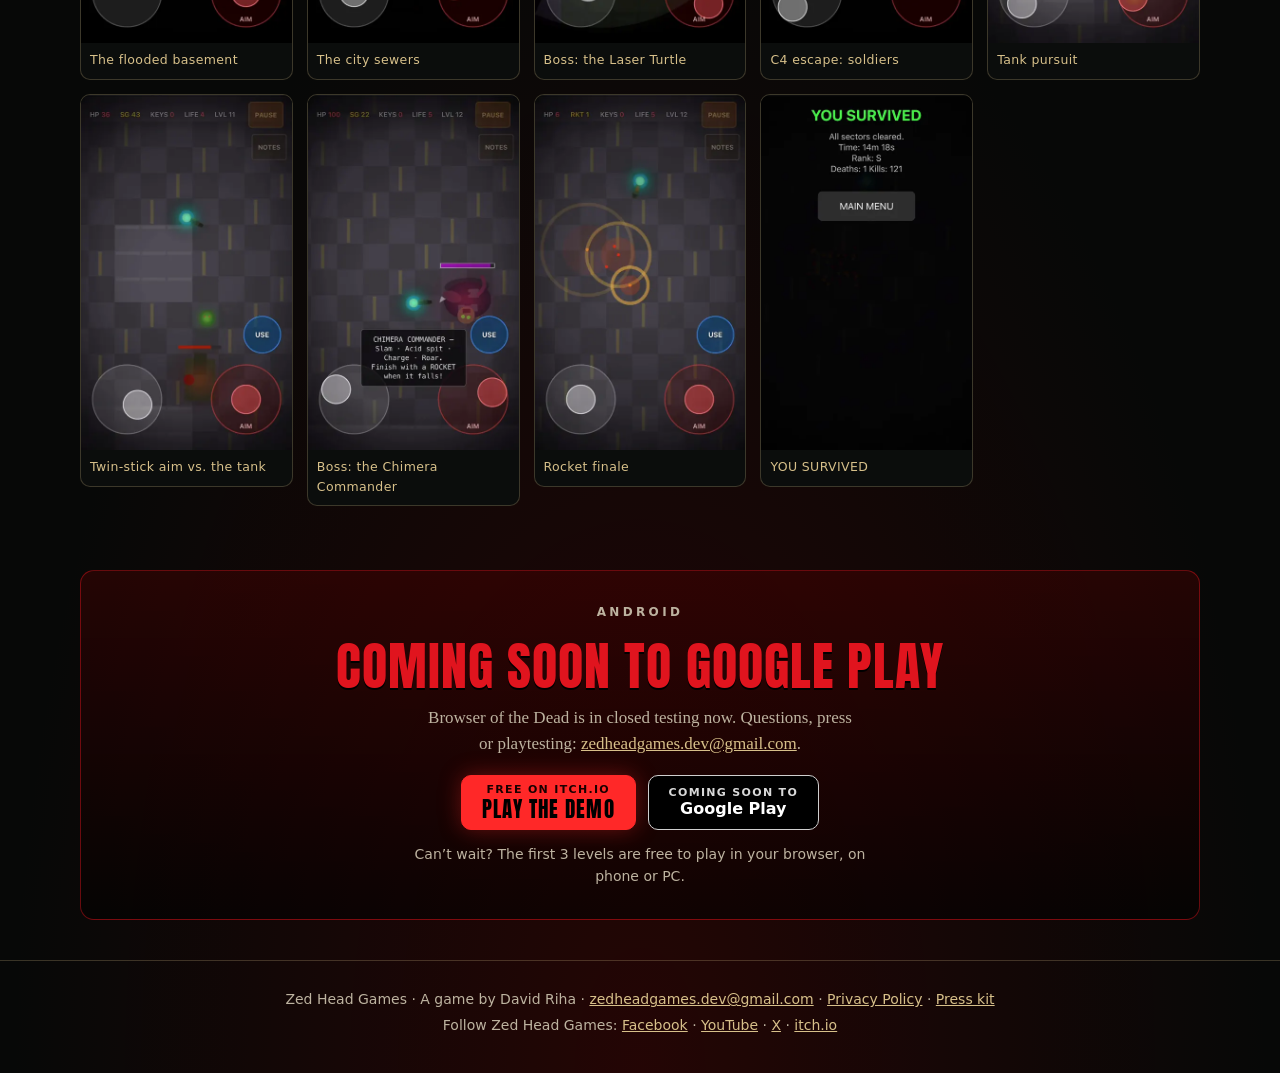
==== commit bb304a25: "Add files via upload" ====
--- a/index.html
+++ b/index.html
@@ -4,7 +4,7 @@
   <meta charset="utf-8">
   <meta name="viewport" content="width=device-width, initial-scale=1, viewport-fit=cover">
   <title>Browser of the Dead | Mobile Survival Horror by Zed Head Games</title>
-  <meta name="description" content="Browser of the Dead is a top-down mobile survival horror shooter from Zed Head Games. 12 levels, boss fights, endless Horde mode, twin-stick touch aim and controller support. Coming soon to Google Play.">
+  <meta name="description" content="Browser of the Dead is a top-down mobile survival horror shooter from Zed Head Games. 12 levels, boss fights, endless Horde mode, twin-stick touch aim and controller support. Free demo on itch.io; coming soon to Google Play.">
   <link rel="canonical" href="https://bit-dave.github.io/Zed-Head-Games/">
   <meta name="theme-color" content="#070807">
   <meta name="color-scheme" content="dark">
@@ -17,7 +17,7 @@
   <meta property="og:type" content="website">
   <meta property="og:site_name" content="Zed Head Games">
   <meta property="og:title" content="Browser of the Dead | Mobile Survival Horror by Zed Head Games">
-  <meta property="og:description" content="Browser of the Dead is a top-down mobile survival horror shooter from Zed Head Games. 12 levels, boss fights, endless Horde mode, twin-stick touch aim and controller support. Coming soon to Google Play.">
+  <meta property="og:description" content="Browser of the Dead is a top-down mobile survival horror shooter from Zed Head Games. 12 levels, boss fights, endless Horde mode, twin-stick touch aim and controller support. Free demo on itch.io; coming soon to Google Play.">
   <meta property="og:url" content="https://bit-dave.github.io/Zed-Head-Games/">
   <meta property="og:image" content="https://bit-dave.github.io/Zed-Head-Games/og_feature_graphic.jpg">
   <meta property="og:image:width" content="1024">
@@ -25,7 +25,7 @@
   <meta property="og:image:alt" content="Browser of the Dead: Mobile Survival Horror. The Zed Head Games tombstone logo beside gameplay of the player shooting zombies in a flashlight cone.">
   <meta name="twitter:card" content="summary_large_image">
   <meta name="twitter:title" content="Browser of the Dead | Mobile Survival Horror by Zed Head Games">
-  <meta name="twitter:description" content="Browser of the Dead is a top-down mobile survival horror shooter from Zed Head Games. 12 levels, boss fights, endless Horde mode, twin-stick touch aim and controller support. Coming soon to Google Play.">
+  <meta name="twitter:description" content="Browser of the Dead is a top-down mobile survival horror shooter from Zed Head Games. 12 levels, boss fights, endless Horde mode, twin-stick touch aim and controller support. Free demo on itch.io; coming soon to Google Play.">
   <meta name="twitter:image" content="https://bit-dave.github.io/Zed-Head-Games/og_feature_graphic.jpg">
   <script type="application/ld+json">
   {"@context":"https://schema.org","@type":"VideoGame","name":"Browser of the Dead",
@@ -57,10 +57,12 @@
       <h1>Browser of<br>the Dead</h1>
       <p class="tag">One flashlight. A pistol. Whatever is left of the city.</p>
       <div class="cta-row">
+        <a class="btn btn-demo" href="https://zedheadgames.itch.io/browser-of-the-dead-free-demo" target="_blank" rel="noopener" aria-label="Play the free demo on itch.io (opens in a new tab)"><small>Free on itch.io</small>Play the demo</a>
         <!-- TODO(Dajori): replace #TODO-PLAY-STORE-LINK with your Google Play URL when the listing is public. -->
         <a class="btn btn-play" href="#TODO-PLAY-STORE-LINK"><small>Coming soon to</small>Google Play</a>
         <a class="btn btn-ghost" href="#trailer"><small>Watch the</small>Trailer</a>
       </div>
+      <p class="cta-note">Free demo: the first 3 levels, playable in your browser on phone or PC.</p>
     </div>
   </header>
 
@@ -176,7 +178,11 @@
       <h2 id="play-h">Coming soon to Google Play</h2>
       <p>Browser of the Dead is in closed testing now. Questions, press or playtesting: <a href="mailto:zedheadgames.dev@gmail.com">zedheadgames.dev@gmail.com</a>.</p>
       <!-- TODO(Dajori): replace #TODO-PLAY-STORE-LINK with your Google Play URL when the listing is public. -->
-      <a class="btn btn-play" href="#TODO-PLAY-STORE-LINK"><small>Coming soon to</small>Google Play</a>
+      <div class="cta-row">
+        <a class="btn btn-demo" href="https://zedheadgames.itch.io/browser-of-the-dead-free-demo" target="_blank" rel="noopener" aria-label="Play the free demo on itch.io (opens in a new tab)"><small>Free on itch.io</small>Play the demo</a>
+        <a class="btn btn-play" href="#TODO-PLAY-STORE-LINK"><small>Coming soon to</small>Google Play</a>
+      </div>
+      <p class="cta-note">Can’t wait? The first 3 levels are free to play in your browser, on phone or PC.</p>
     </section>
   </main>
 
@@ -192,7 +198,7 @@
 
   <footer>
     <p>Zed Head Games · A game by David Riha · <a href="mailto:zedheadgames.dev@gmail.com">zedheadgames.dev@gmail.com</a> · <a href="privacy.html">Privacy Policy</a> · <a href="presskit.html">Press kit</a></p>
-    <p class="social">Follow Zed Head Games: <a href="https://www.facebook.com/p/Zed-Head-Games-61595239507863/" target="_blank" rel="noopener" aria-label="Zed Head Games on Facebook (opens in a new tab)">Facebook</a> · <a href="https://www.youtube.com/@ZedHeadGames" target="_blank" rel="noopener" aria-label="Zed Head Games on YouTube (opens in a new tab)">YouTube</a> · <a href="https://x.com/zedheadgamesdev" target="_blank" rel="noopener" aria-label="Zed Head Games on X (opens in a new tab)">X</a></p>
+    <p class="social">Follow Zed Head Games: <a href="https://www.facebook.com/p/Zed-Head-Games-61595239507863/" target="_blank" rel="noopener" aria-label="Zed Head Games on Facebook (opens in a new tab)">Facebook</a> · <a href="https://www.youtube.com/@ZedHeadGames" target="_blank" rel="noopener" aria-label="Zed Head Games on YouTube (opens in a new tab)">YouTube</a> · <a href="https://x.com/zedheadgamesdev" target="_blank" rel="noopener" aria-label="Zed Head Games on X (opens in a new tab)">X</a> · <a href="https://zedheadgames.itch.io/" target="_blank" rel="noopener" aria-label="Zed Head Games on itch.io (opens in a new tab)">itch.io</a></p>
   </footer>
   <script src="site.js" defer></script>
 </body>
--- a/styles.css
+++ b/styles.css
@@ -85,10 +85,20 @@
 .btn-play:hover { border-color: #fff; background: #111; }
 .btn-ghost { background: var(--red2); border: 1px solid var(--red); }
 .btn-ghost:hover { background: var(--red); }
+/* Free demo button (itch.io): the loudest button on the page */
+.btn-demo { background: #FF2828; border: 1px solid #FF2828; color: #000; box-shadow: 0 0 22px rgba(255, 40, 40, 0.35); }
+.btn-demo:hover { background: #000; color: #FF2828; }
+.btn-demo:hover small { color: var(--ink); }
+.btn-demo small { opacity: 1; color: #1a0000; }
+.btn-demo { font-family: var(--display); font-weight: 400; font-size: 21px; letter-spacing: 0.05em; text-transform: uppercase; }
+.btn-demo small { font-family: var(--ui); font-weight: 700; }
+.cta-note { font-family: var(--ui); font-size: 14px; color: var(--muted); margin: 12px auto 0; max-width: 46ch; }
+@media (max-width: 420px) { .hero .cta-row .btn { flex: 1 1 100%; } .hero .cta-row .btn-play, .hero .cta-row .btn-ghost { flex: 1 1 40%; } }
 @media (min-width: 900px) {
   .hero { display: grid; grid-template-columns: 300px 1fr; gap: 40px; align-items: center; text-align: left; width: min(var(--max), calc(100% - 48px)); margin: 0 auto; padding: 56px 0 16px; }
   .hero .logo { width: 300px; margin: 0; }
   .hero .tag { margin-left: 0; max-width: 44ch; }
+  .hero .cta-note { margin-left: 0; max-width: 60ch; }
   .cta-row { justify-content: flex-start; }
 }
 
@@ -143,6 +153,8 @@
 /* ---------- Play CTA ---------- */
 .play-cta { text-align: center; margin: 32px 0 8px; padding: 32px 18px; border-radius: 14px; border: 1px solid rgba(224,20,30,0.45); background: linear-gradient(180deg, rgba(90,0,0,0.35), rgba(0,0,0,0.5)); }
 .play-cta p { color: var(--muted); max-width: 52ch; margin: 0 auto 18px; }
+.play-cta .cta-row { justify-content: center; }
+.play-cta .cta-note { margin: 14px auto 0; }
 
 /* ---------- Footer / sub-pages ---------- */
 footer { border-top: 1px solid var(--line); margin-top: 40px; padding: 24px 16px 32px; text-align: center; color: var(--muted); font-family: var(--ui); font-size: 14px; }
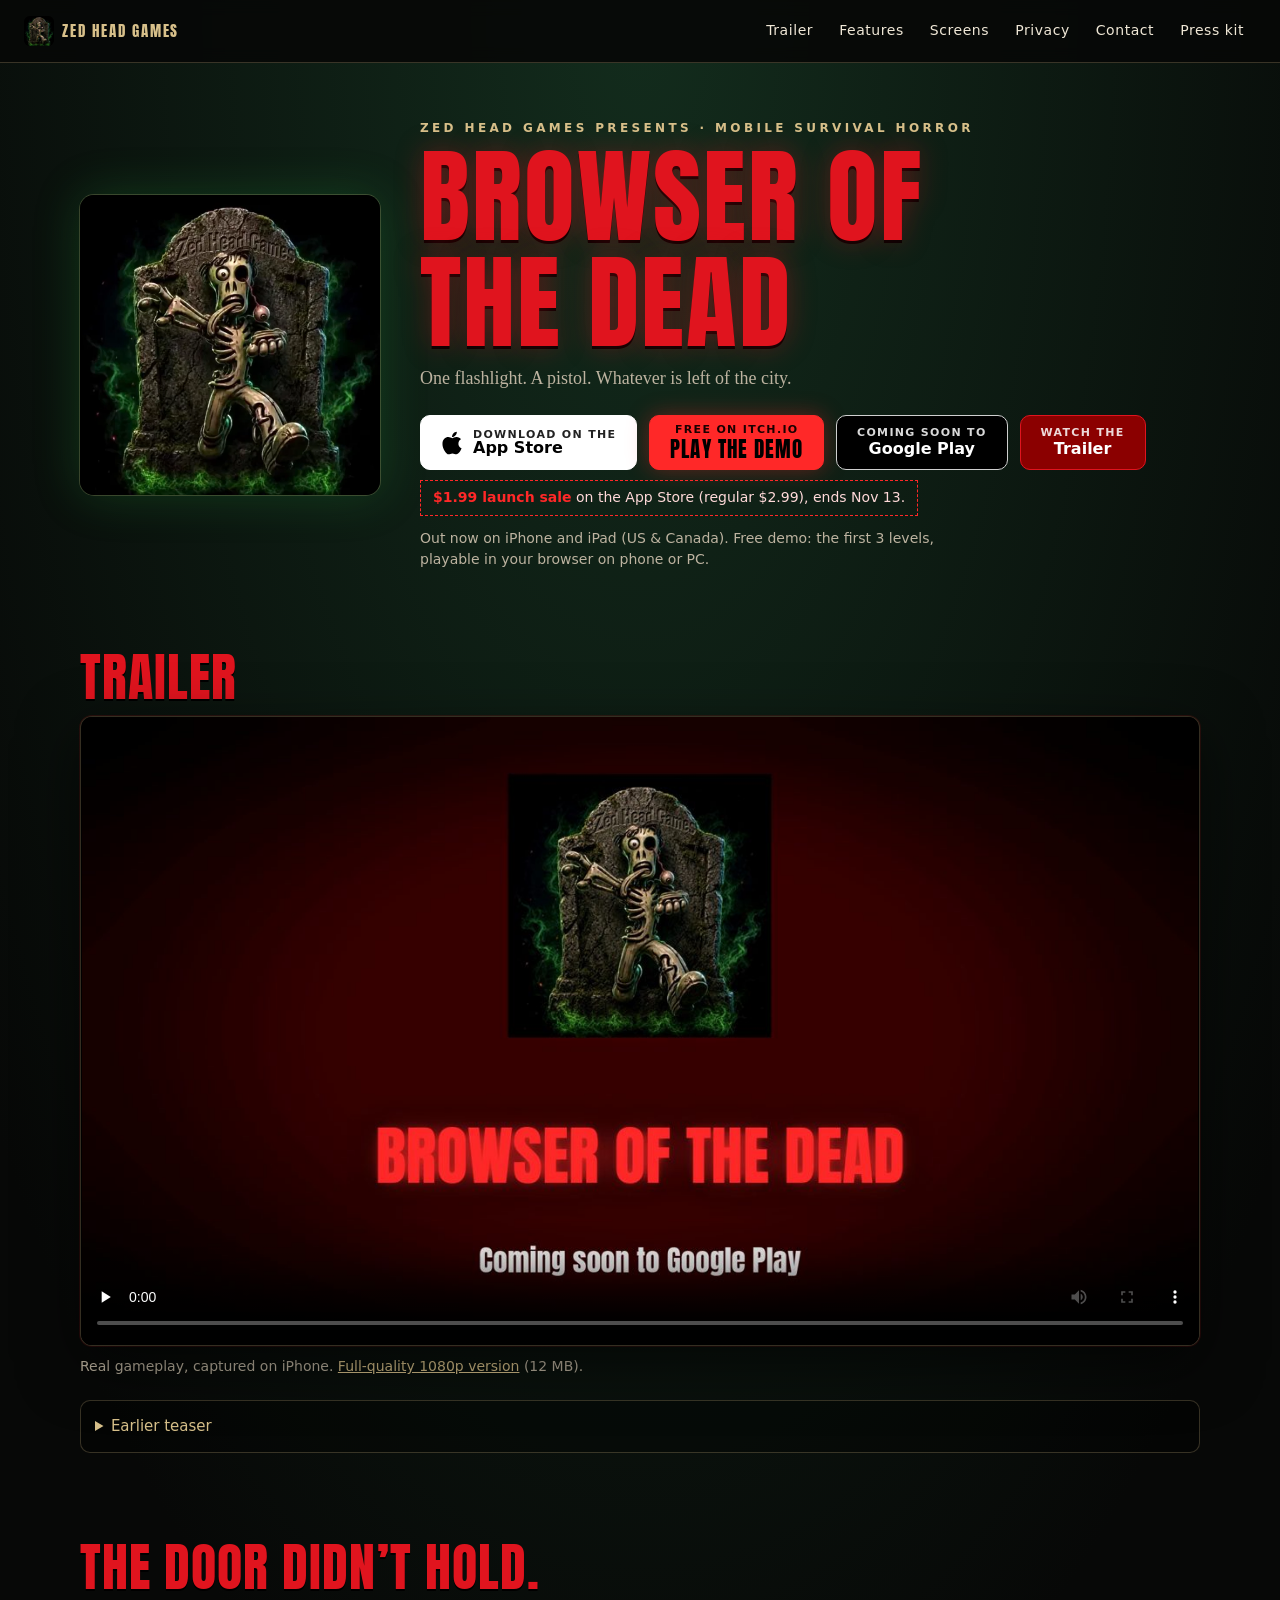
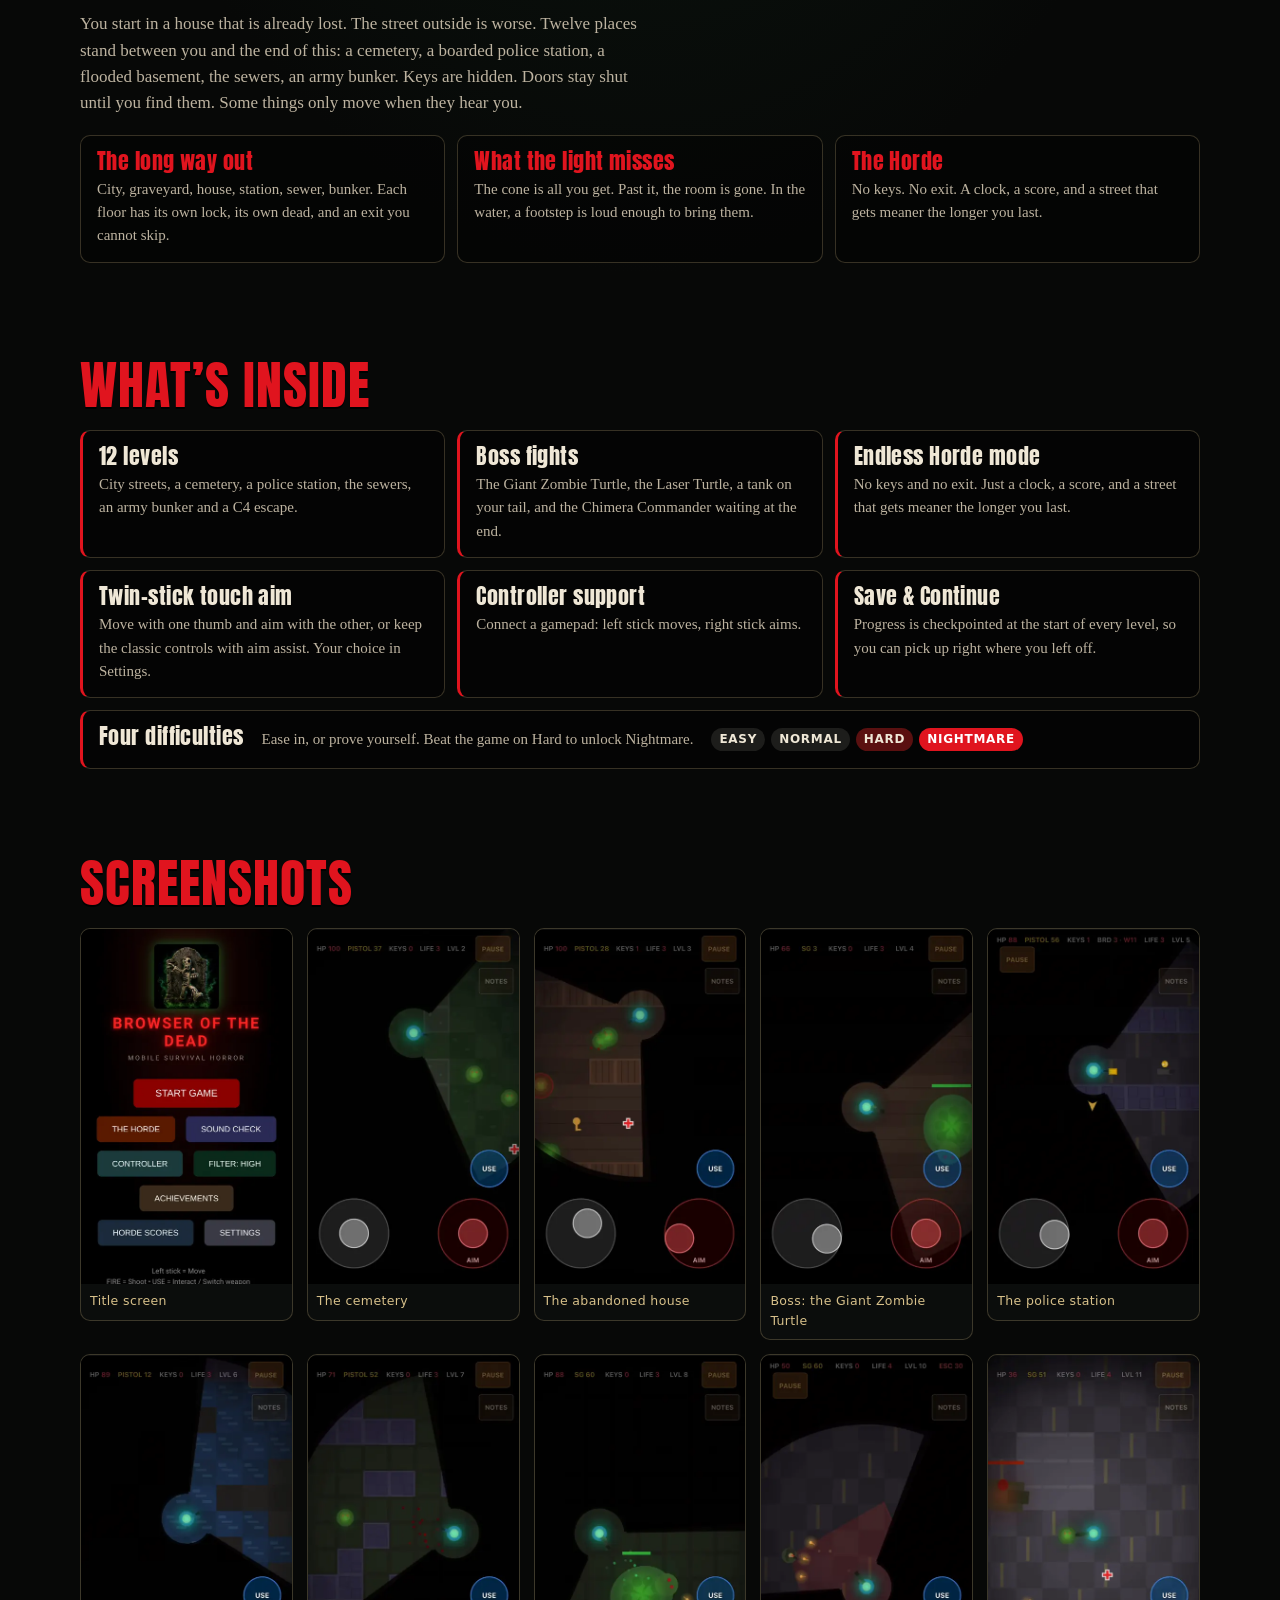
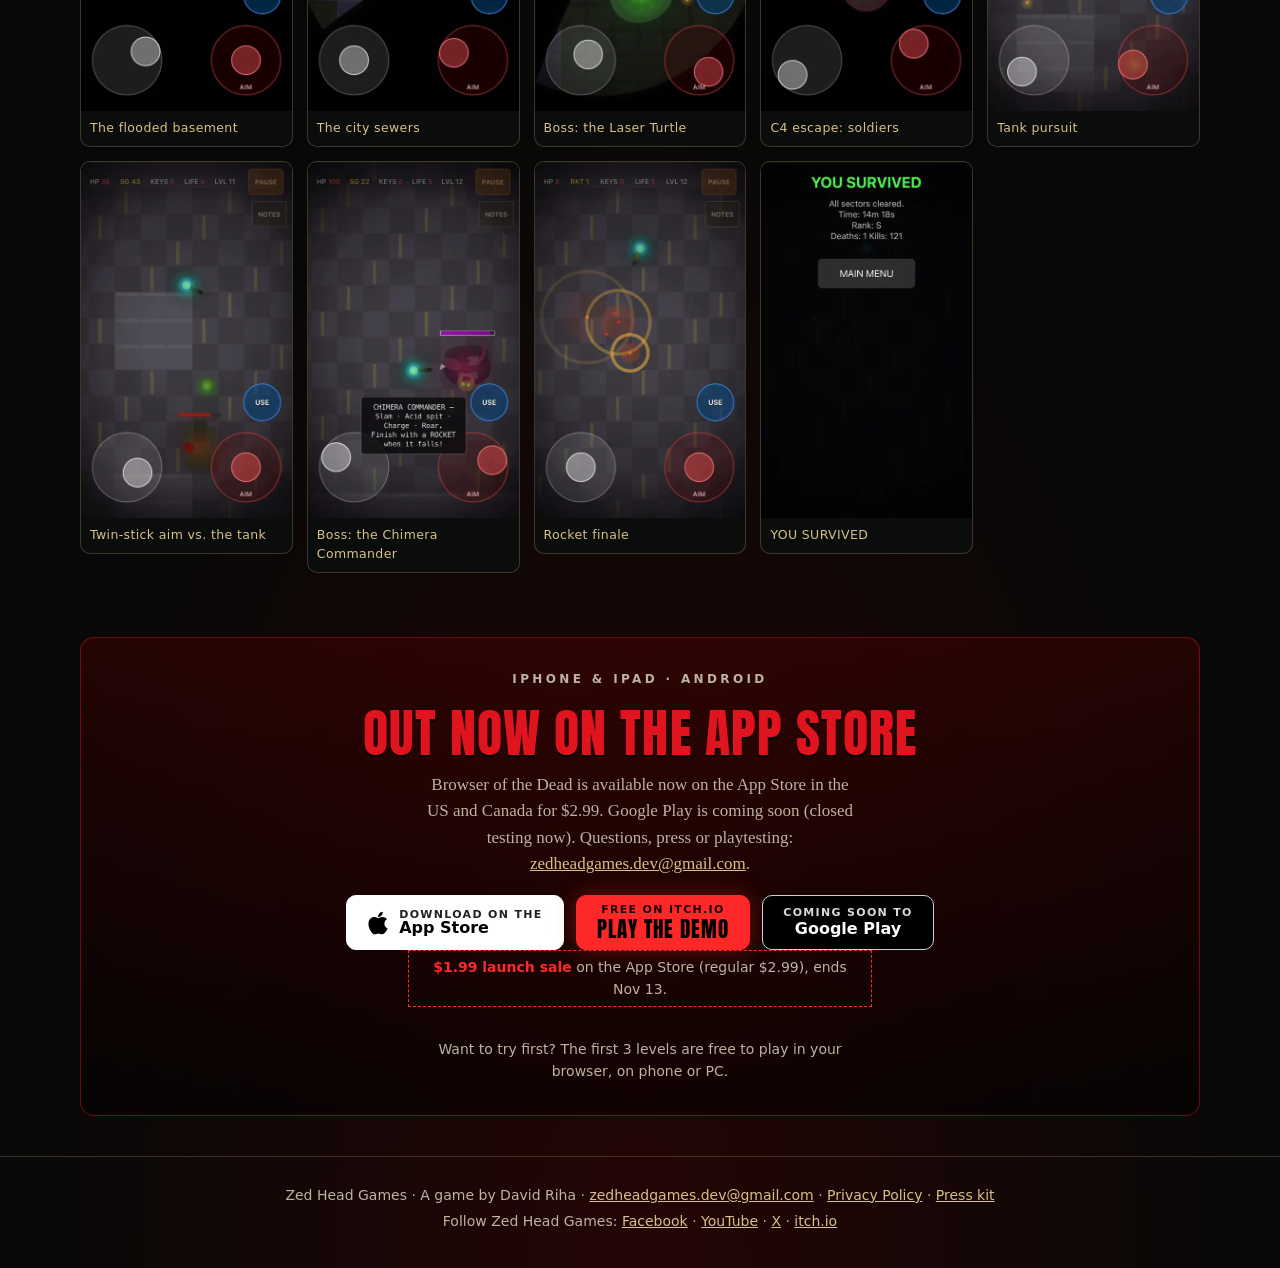
==== commit 426ff5cd: "Add files via upload" ====
--- a/index.html
+++ b/index.html
@@ -4,7 +4,7 @@
   <meta charset="utf-8">
   <meta name="viewport" content="width=device-width, initial-scale=1, viewport-fit=cover">
   <title>Browser of the Dead | Mobile Survival Horror by Zed Head Games</title>
-  <meta name="description" content="Browser of the Dead is a top-down mobile survival horror shooter from Zed Head Games. 12 levels, boss fights, endless Horde mode, twin-stick touch aim and controller support. Free demo on itch.io; coming soon to Google Play.">
+  <meta name="description" content="Browser of the Dead is a top-down mobile survival horror shooter from Zed Head Games. 12 levels, boss fights, endless Horde mode, twin-stick touch aim and controller support. Out now on the App Store for iPhone and iPad. Free demo on itch.io; coming soon to Google Play.">
   <link rel="canonical" href="https://bit-dave.github.io/Zed-Head-Games/">
   <meta name="theme-color" content="#070807">
   <meta name="color-scheme" content="dark">
@@ -17,7 +17,7 @@
   <meta property="og:type" content="website">
   <meta property="og:site_name" content="Zed Head Games">
   <meta property="og:title" content="Browser of the Dead | Mobile Survival Horror by Zed Head Games">
-  <meta property="og:description" content="Browser of the Dead is a top-down mobile survival horror shooter from Zed Head Games. 12 levels, boss fights, endless Horde mode, twin-stick touch aim and controller support. Free demo on itch.io; coming soon to Google Play.">
+  <meta property="og:description" content="Browser of the Dead is a top-down mobile survival horror shooter from Zed Head Games. 12 levels, boss fights, endless Horde mode, twin-stick touch aim and controller support. Out now on the App Store for iPhone and iPad. Free demo on itch.io; coming soon to Google Play.">
   <meta property="og:url" content="https://bit-dave.github.io/Zed-Head-Games/">
   <meta property="og:image" content="https://bit-dave.github.io/Zed-Head-Games/og_feature_graphic.jpg">
   <meta property="og:image:width" content="1024">
@@ -25,7 +25,7 @@
   <meta property="og:image:alt" content="Browser of the Dead: Mobile Survival Horror. The Zed Head Games tombstone logo beside gameplay of the player shooting zombies in a flashlight cone.">
   <meta name="twitter:card" content="summary_large_image">
   <meta name="twitter:title" content="Browser of the Dead | Mobile Survival Horror by Zed Head Games">
-  <meta name="twitter:description" content="Browser of the Dead is a top-down mobile survival horror shooter from Zed Head Games. 12 levels, boss fights, endless Horde mode, twin-stick touch aim and controller support. Free demo on itch.io; coming soon to Google Play.">
+  <meta name="twitter:description" content="Browser of the Dead is a top-down mobile survival horror shooter from Zed Head Games. 12 levels, boss fights, endless Horde mode, twin-stick touch aim and controller support. Out now on the App Store for iPhone and iPad. Free demo on itch.io; coming soon to Google Play.">
   <meta name="twitter:image" content="https://bit-dave.github.io/Zed-Head-Games/og_feature_graphic.jpg">
   <script type="application/ld+json">
   {"@context":"https://schema.org","@type":"VideoGame","name":"Browser of the Dead",
@@ -57,12 +57,16 @@
       <h1>Browser of<br>the Dead</h1>
       <p class="tag">One flashlight. A pistol. Whatever is left of the city.</p>
       <div class="cta-row">
+        <a class="btn btn-appstore" href="https://apps.apple.com/us/app/browser-of-the-dead/id6828620947" target="_blank" rel="noopener" aria-label="Download Browser of the Dead on the App Store (opens in a new tab)"><svg class="apple" viewBox="0 0 384 512" aria-hidden="true"><path fill="currentColor" d="M318.7 268.7c-.2-36.7 16.4-64.4 50-84.8-18.8-26.9-47.2-41.7-84.7-44.6-35.5-2.8-74.3 20.7-88.5 20.7-15 0-49.4-19.7-76.4-19.7C63.3 141.2 4 184.8 4 273.5q0 39.3 14.4 81.2c12.8 36.7 59 126.7 107.2 125.2 25.2-.6 43-17.9 75.8-17.9 31.8 0 48.3 17.9 76.4 17.9 48.6-.7 90.4-82.5 102.6-119.3-65.2-30.7-61.7-90-61.7-91.9zm-56.6-164.2c27.3-32.4 24.8-61.9 24-72.5-24.1 1.4-52 16.4-67.9 34.9-17.5 19.8-27.8 44.3-25.6 71.9 26.1 2 49.9-11.4 69.5-34.3z"/></svg><span><small>Download on the</small>App Store</span></a>
         <a class="btn btn-demo" href="https://zedheadgames.itch.io/browser-of-the-dead-free-demo" target="_blank" rel="noopener" aria-label="Play the free demo on itch.io (opens in a new tab)"><small>Free on itch.io</small>Play the demo</a>
         <!-- TODO(Dajori): replace #TODO-PLAY-STORE-LINK with your Google Play URL when the listing is public. -->
         <a class="btn btn-play" href="#TODO-PLAY-STORE-LINK"><small>Coming soon to</small>Google Play</a>
         <a class="btn btn-ghost" href="#trailer"><small>Watch the</small>Trailer</a>
       </div>
-      <p class="cta-note">Free demo: the first 3 levels, playable in your browser on phone or PC.</p>
+      <!-- ===== LAUNCH SALE BLOCK: delete from here to "END LAUNCH SALE" after Nov 13, 2026 ===== -->
+      <p class="sale-note"><b>$1.99 launch sale</b> on the App Store (regular $2.99), ends Nov 13.</p>
+      <!-- ===== END LAUNCH SALE ===== -->
+      <p class="cta-note">Out now on iPhone and iPad (US &amp; Canada). Free demo: the first 3 levels, playable in your browser on phone or PC.</p>
     </div>
   </header>
 
@@ -174,15 +178,19 @@
     </section>
 
     <section class="play-cta" id="play" aria-labelledby="play-h">
-      <p class="kicker">Android</p>
-      <h2 id="play-h">Coming soon to Google Play</h2>
-      <p>Browser of the Dead is in closed testing now. Questions, press or playtesting: <a href="mailto:zedheadgames.dev@gmail.com">zedheadgames.dev@gmail.com</a>.</p>
+      <p class="kicker">iPhone &amp; iPad · Android</p>
+      <h2 id="play-h">Out now on the App Store</h2>
+      <p>Browser of the Dead is available now on the App Store in the US and Canada for $2.99. Google Play is coming soon (closed testing now). Questions, press or playtesting: <a href="mailto:zedheadgames.dev@gmail.com">zedheadgames.dev@gmail.com</a>.</p>
       <!-- TODO(Dajori): replace #TODO-PLAY-STORE-LINK with your Google Play URL when the listing is public. -->
       <div class="cta-row">
+        <a class="btn btn-appstore" href="https://apps.apple.com/us/app/browser-of-the-dead/id6828620947" target="_blank" rel="noopener" aria-label="Download Browser of the Dead on the App Store (opens in a new tab)"><svg class="apple" viewBox="0 0 384 512" aria-hidden="true"><path fill="currentColor" d="M318.7 268.7c-.2-36.7 16.4-64.4 50-84.8-18.8-26.9-47.2-41.7-84.7-44.6-35.5-2.8-74.3 20.7-88.5 20.7-15 0-49.4-19.7-76.4-19.7C63.3 141.2 4 184.8 4 273.5q0 39.3 14.4 81.2c12.8 36.7 59 126.7 107.2 125.2 25.2-.6 43-17.9 75.8-17.9 31.8 0 48.3 17.9 76.4 17.9 48.6-.7 90.4-82.5 102.6-119.3-65.2-30.7-61.7-90-61.7-91.9zm-56.6-164.2c27.3-32.4 24.8-61.9 24-72.5-24.1 1.4-52 16.4-67.9 34.9-17.5 19.8-27.8 44.3-25.6 71.9 26.1 2 49.9-11.4 69.5-34.3z"/></svg><span><small>Download on the</small>App Store</span></a>
         <a class="btn btn-demo" href="https://zedheadgames.itch.io/browser-of-the-dead-free-demo" target="_blank" rel="noopener" aria-label="Play the free demo on itch.io (opens in a new tab)"><small>Free on itch.io</small>Play the demo</a>
         <a class="btn btn-play" href="#TODO-PLAY-STORE-LINK"><small>Coming soon to</small>Google Play</a>
       </div>
-      <p class="cta-note">Can’t wait? The first 3 levels are free to play in your browser, on phone or PC.</p>
+      <!-- ===== LAUNCH SALE BLOCK: delete from here to "END LAUNCH SALE" after Nov 13, 2026 ===== -->
+      <p class="sale-note"><b>$1.99 launch sale</b> on the App Store (regular $2.99), ends Nov 13.</p>
+      <!-- ===== END LAUNCH SALE ===== -->
+      <p class="cta-note">Want to try first? The first 3 levels are free to play in your browser, on phone or PC.</p>
     </section>
   </main>
 
--- a/styles.css
+++ b/styles.css
@@ -167,3 +167,14 @@
 
 .kicker .pre { display: none; }
 @media (min-width: 600px) { .kicker .pre { display: inline; } }
+
+/* App Store button (iOS launch, Nov 2026) */
+.btn-appstore { display:inline-flex; flex-direction:row; align-items:center; justify-content:center; text-align:left; gap:10px; background:#fff; color:#000; border:1px solid #fff; }
+.btn-appstore span { display:flex; flex-direction:column; line-height:1.05; }
+.btn-appstore small { color:#222; opacity:1; }
+.btn-appstore .apple { width:22px; height:26px; flex:0 0 auto; }
+.btn-appstore:hover { background:#000; color:#fff; }
+.btn-appstore:hover small { color:#ddd; }
+/* LAUNCH SALE note: remove with the commented block in index.html after Nov 13, 2026 */
+.sale-note { font-family:var(--ui); display:inline-block; margin:10px 0 0; padding:6px 12px; border:1px dashed #FF2828; color:#ffd9d9; font-size:14px; }
+.sale-note b { color:#FF2828; }
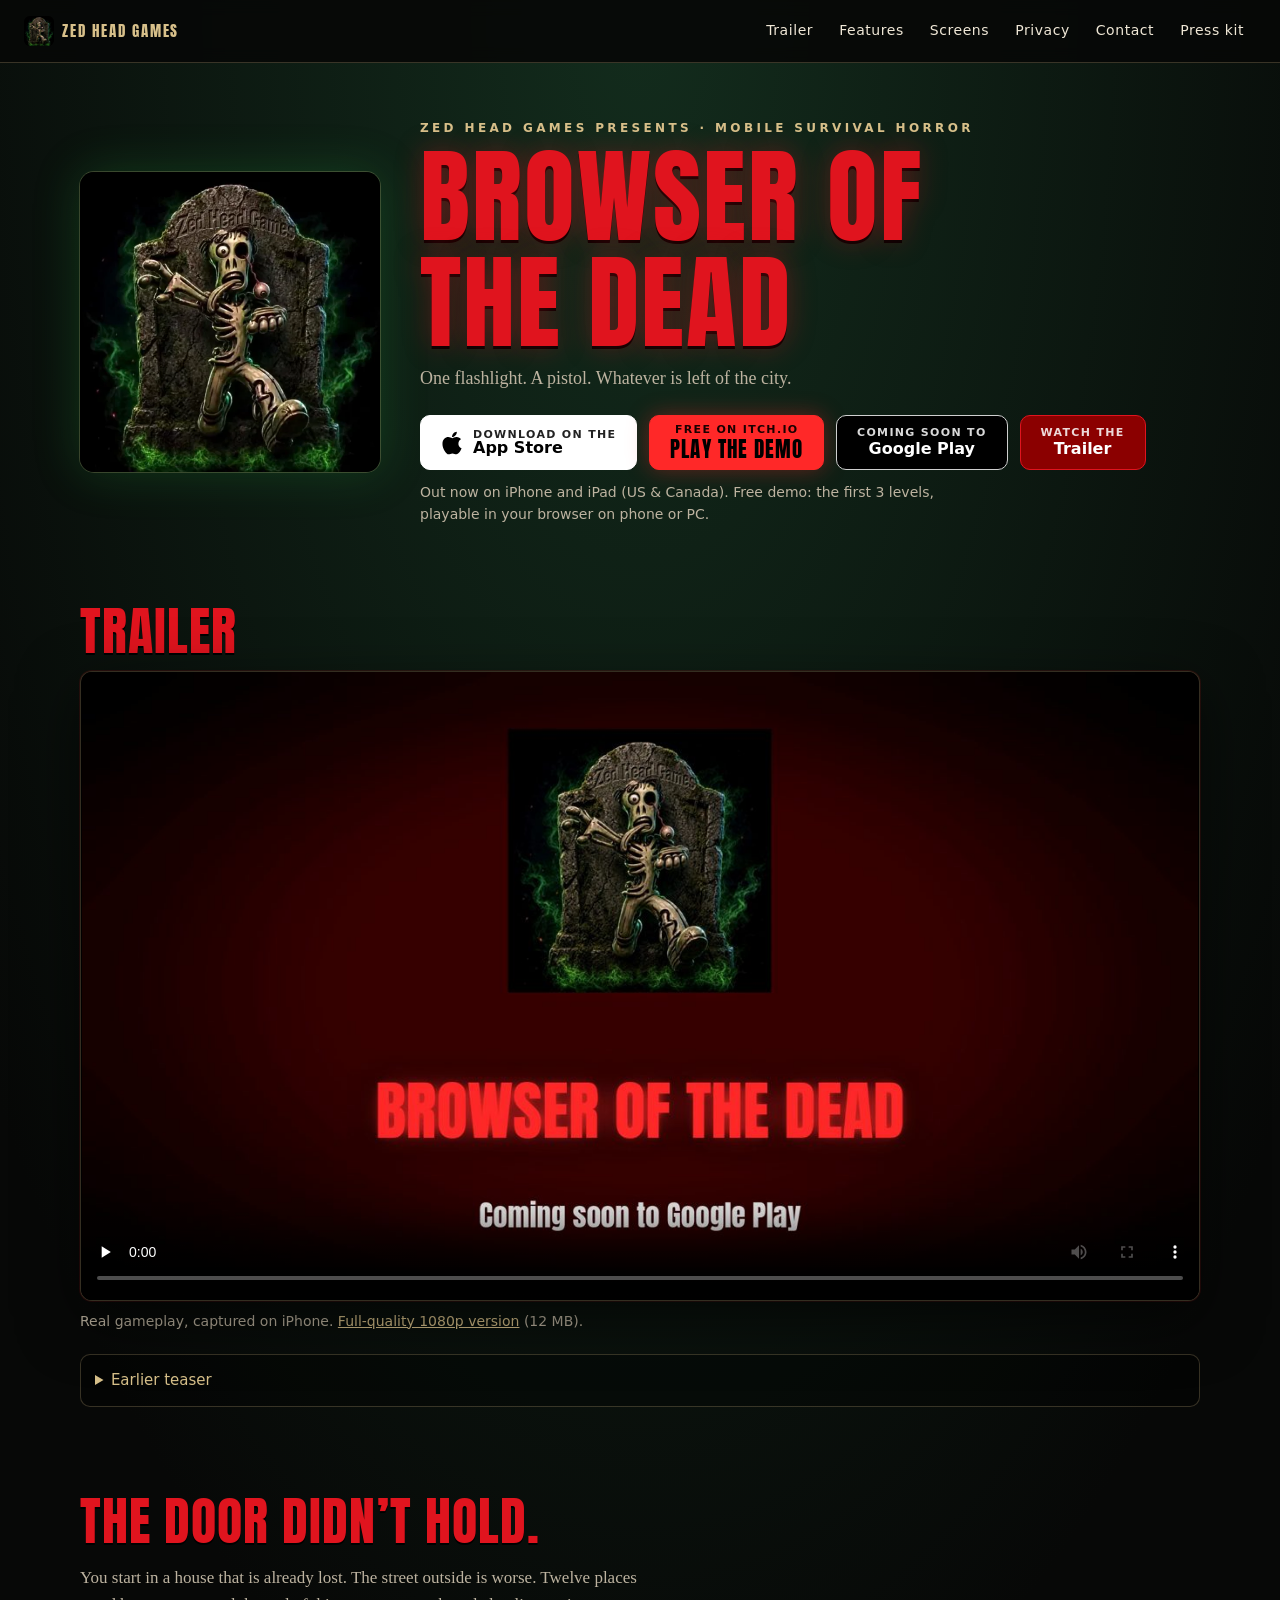
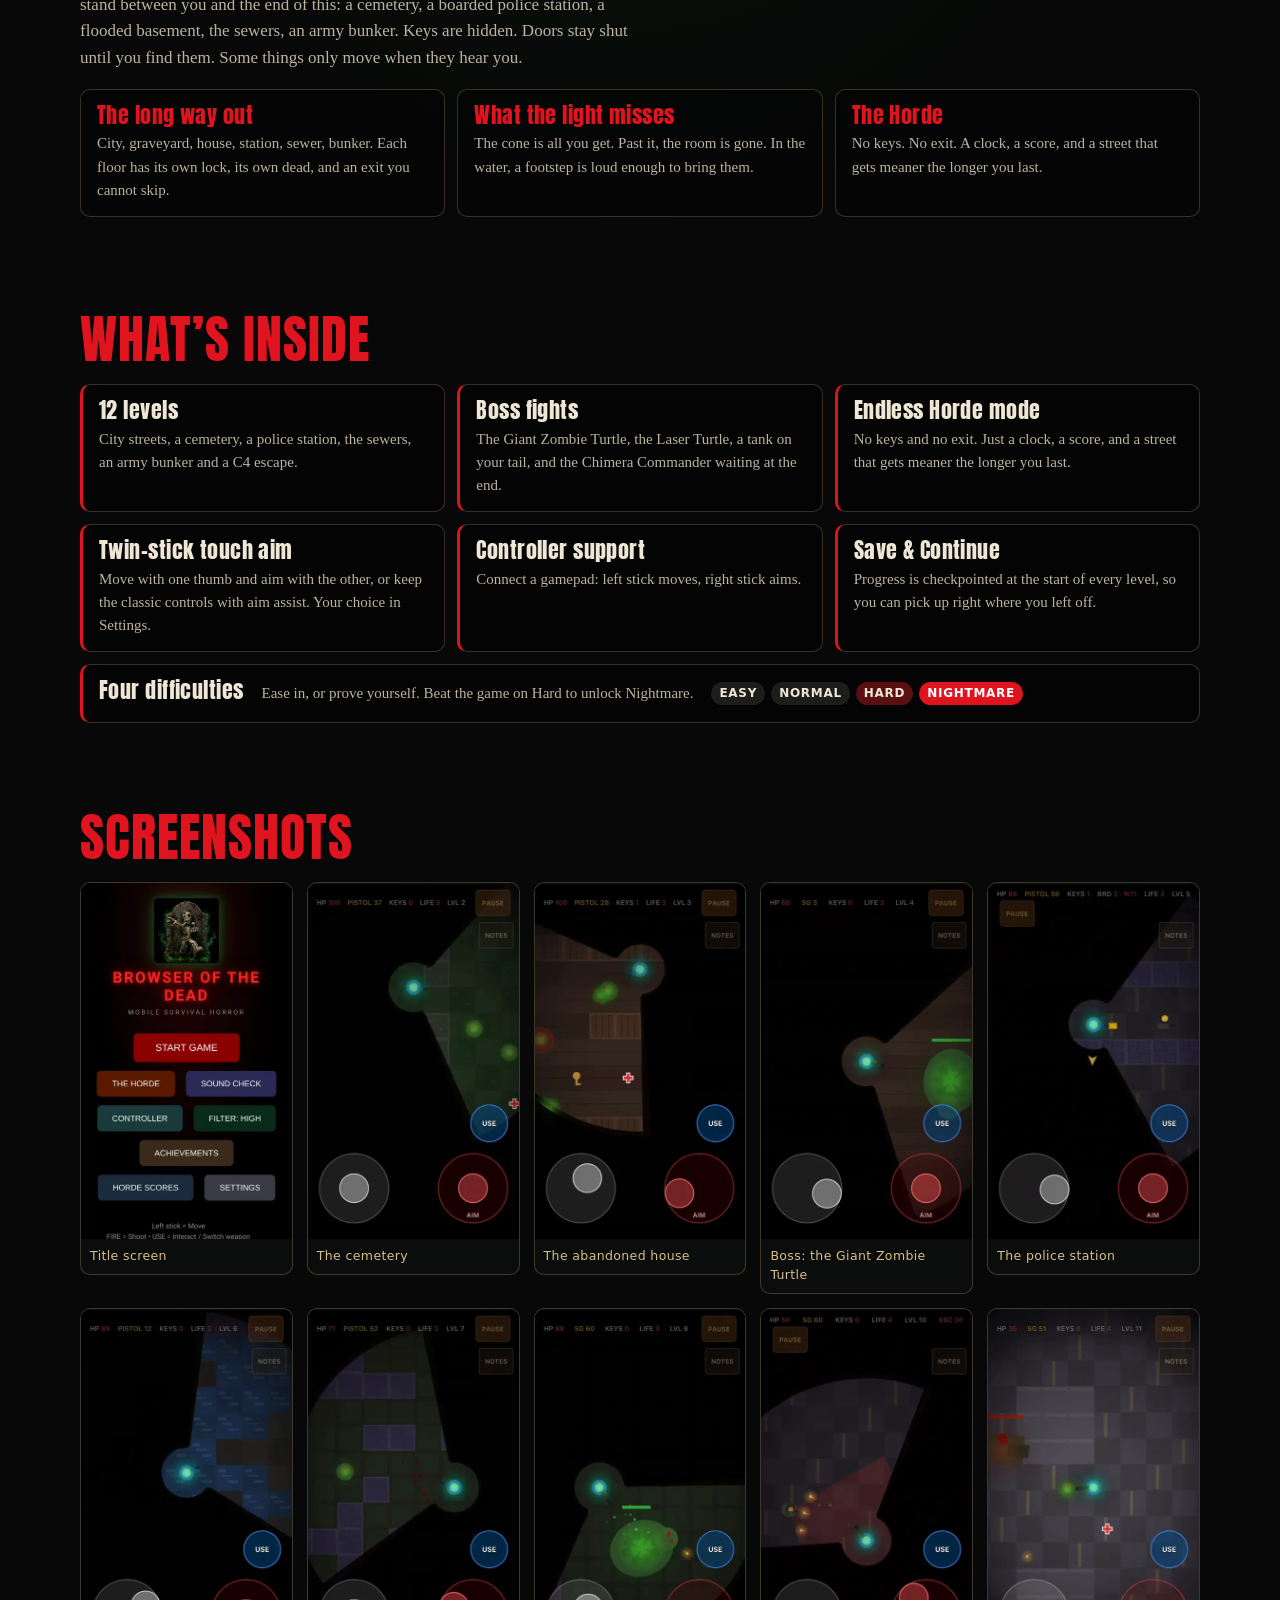
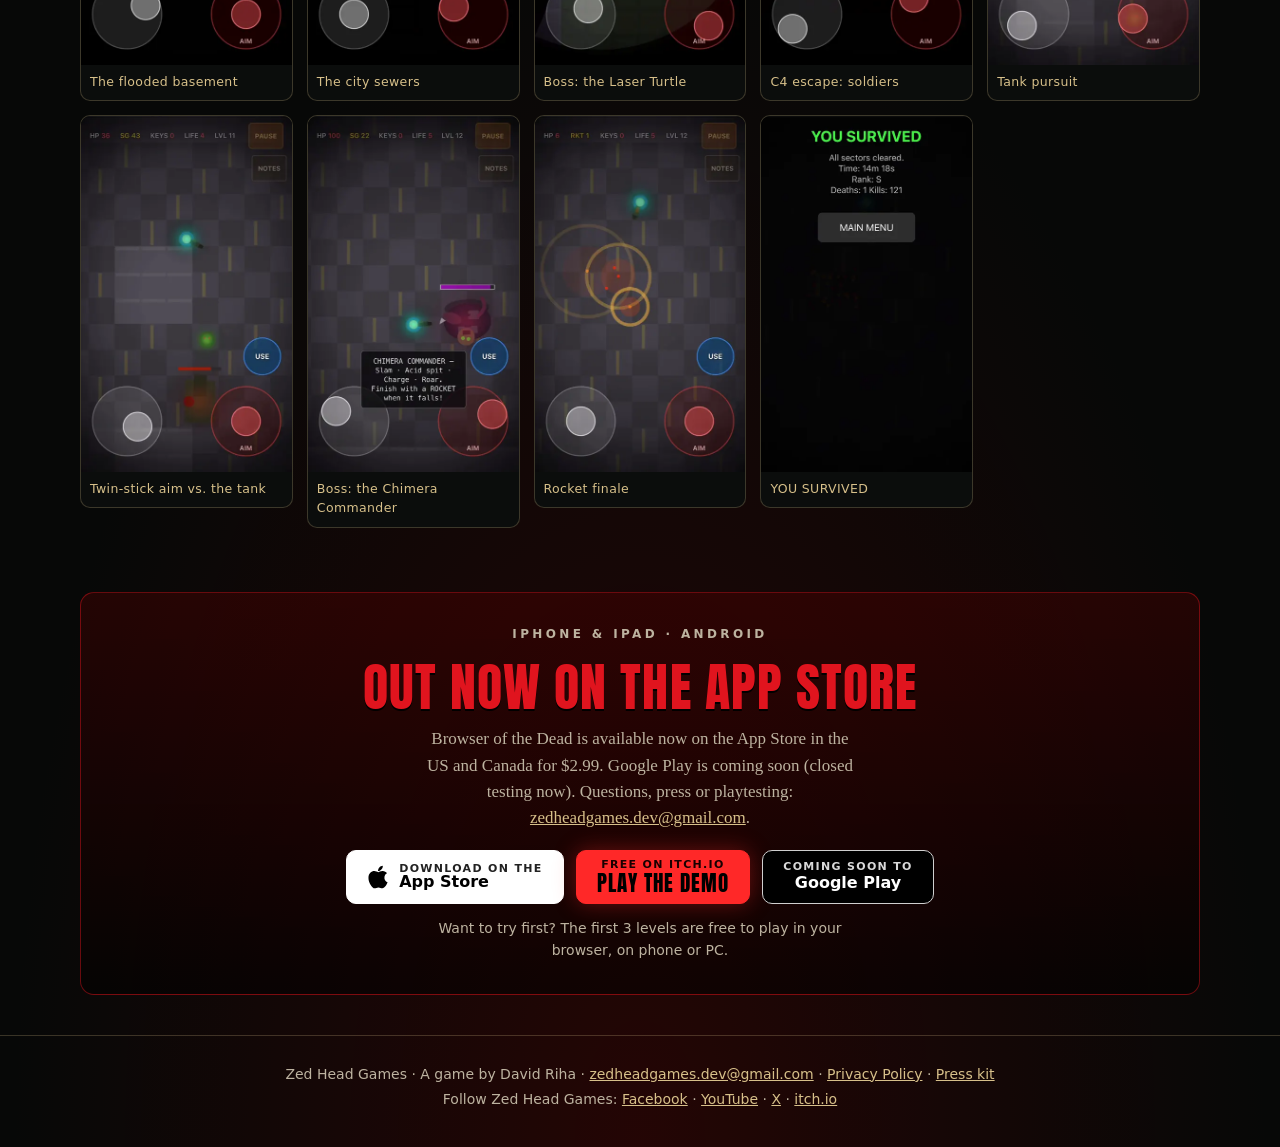
==== commit 5a8a2d2d: "Add files via upload" ====
--- a/index.html
+++ b/index.html
@@ -63,9 +63,6 @@
         <a class="btn btn-play" href="#TODO-PLAY-STORE-LINK"><small>Coming soon to</small>Google Play</a>
         <a class="btn btn-ghost" href="#trailer"><small>Watch the</small>Trailer</a>
       </div>
-      <!-- ===== LAUNCH SALE BLOCK: delete from here to "END LAUNCH SALE" after Nov 13, 2026 ===== -->
-      <p class="sale-note"><b>$1.99 launch sale</b> on the App Store (regular $2.99), ends Nov 13.</p>
-      <!-- ===== END LAUNCH SALE ===== -->
       <p class="cta-note">Out now on iPhone and iPad (US &amp; Canada). Free demo: the first 3 levels, playable in your browser on phone or PC.</p>
     </div>
   </header>
@@ -187,9 +184,6 @@
         <a class="btn btn-demo" href="https://zedheadgames.itch.io/browser-of-the-dead-free-demo" target="_blank" rel="noopener" aria-label="Play the free demo on itch.io (opens in a new tab)"><small>Free on itch.io</small>Play the demo</a>
         <a class="btn btn-play" href="#TODO-PLAY-STORE-LINK"><small>Coming soon to</small>Google Play</a>
       </div>
-      <!-- ===== LAUNCH SALE BLOCK: delete from here to "END LAUNCH SALE" after Nov 13, 2026 ===== -->
-      <p class="sale-note"><b>$1.99 launch sale</b> on the App Store (regular $2.99), ends Nov 13.</p>
-      <!-- ===== END LAUNCH SALE ===== -->
       <p class="cta-note">Want to try first? The first 3 levels are free to play in your browser, on phone or PC.</p>
     </section>
   </main>
